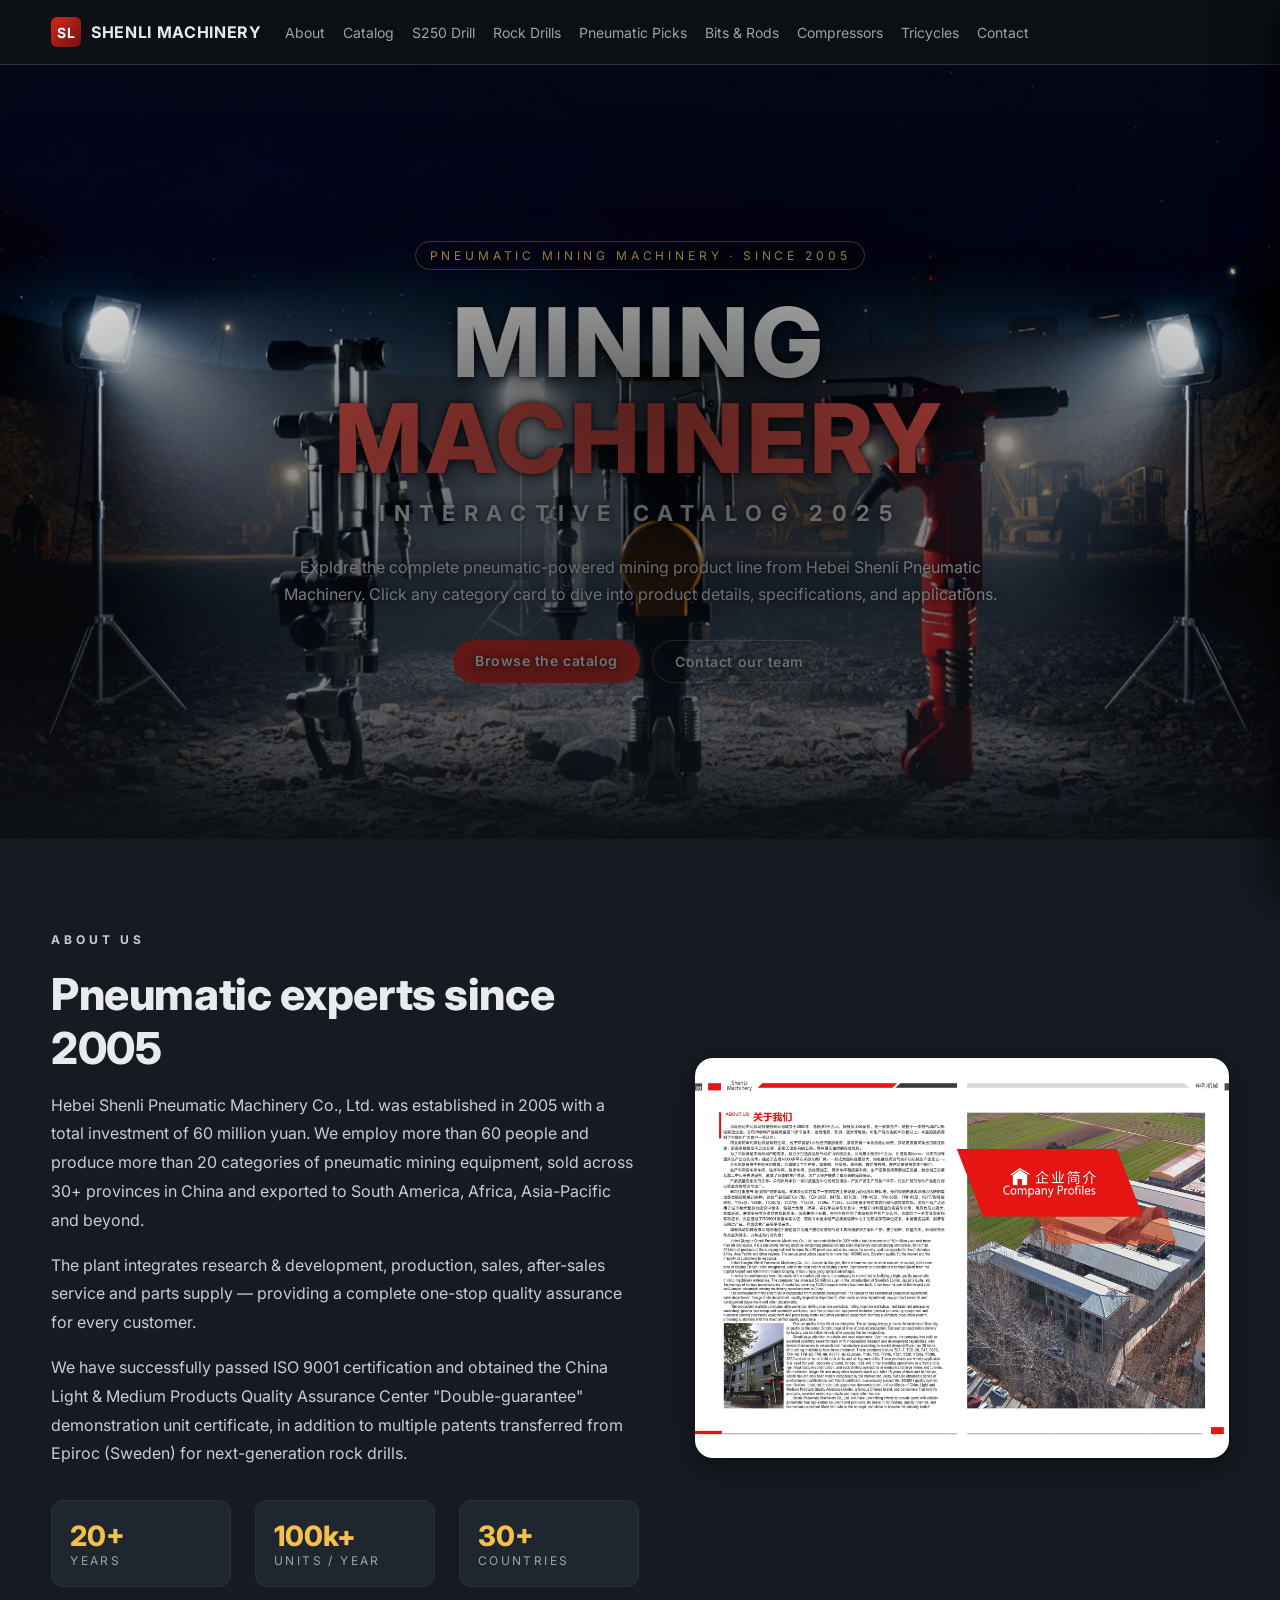
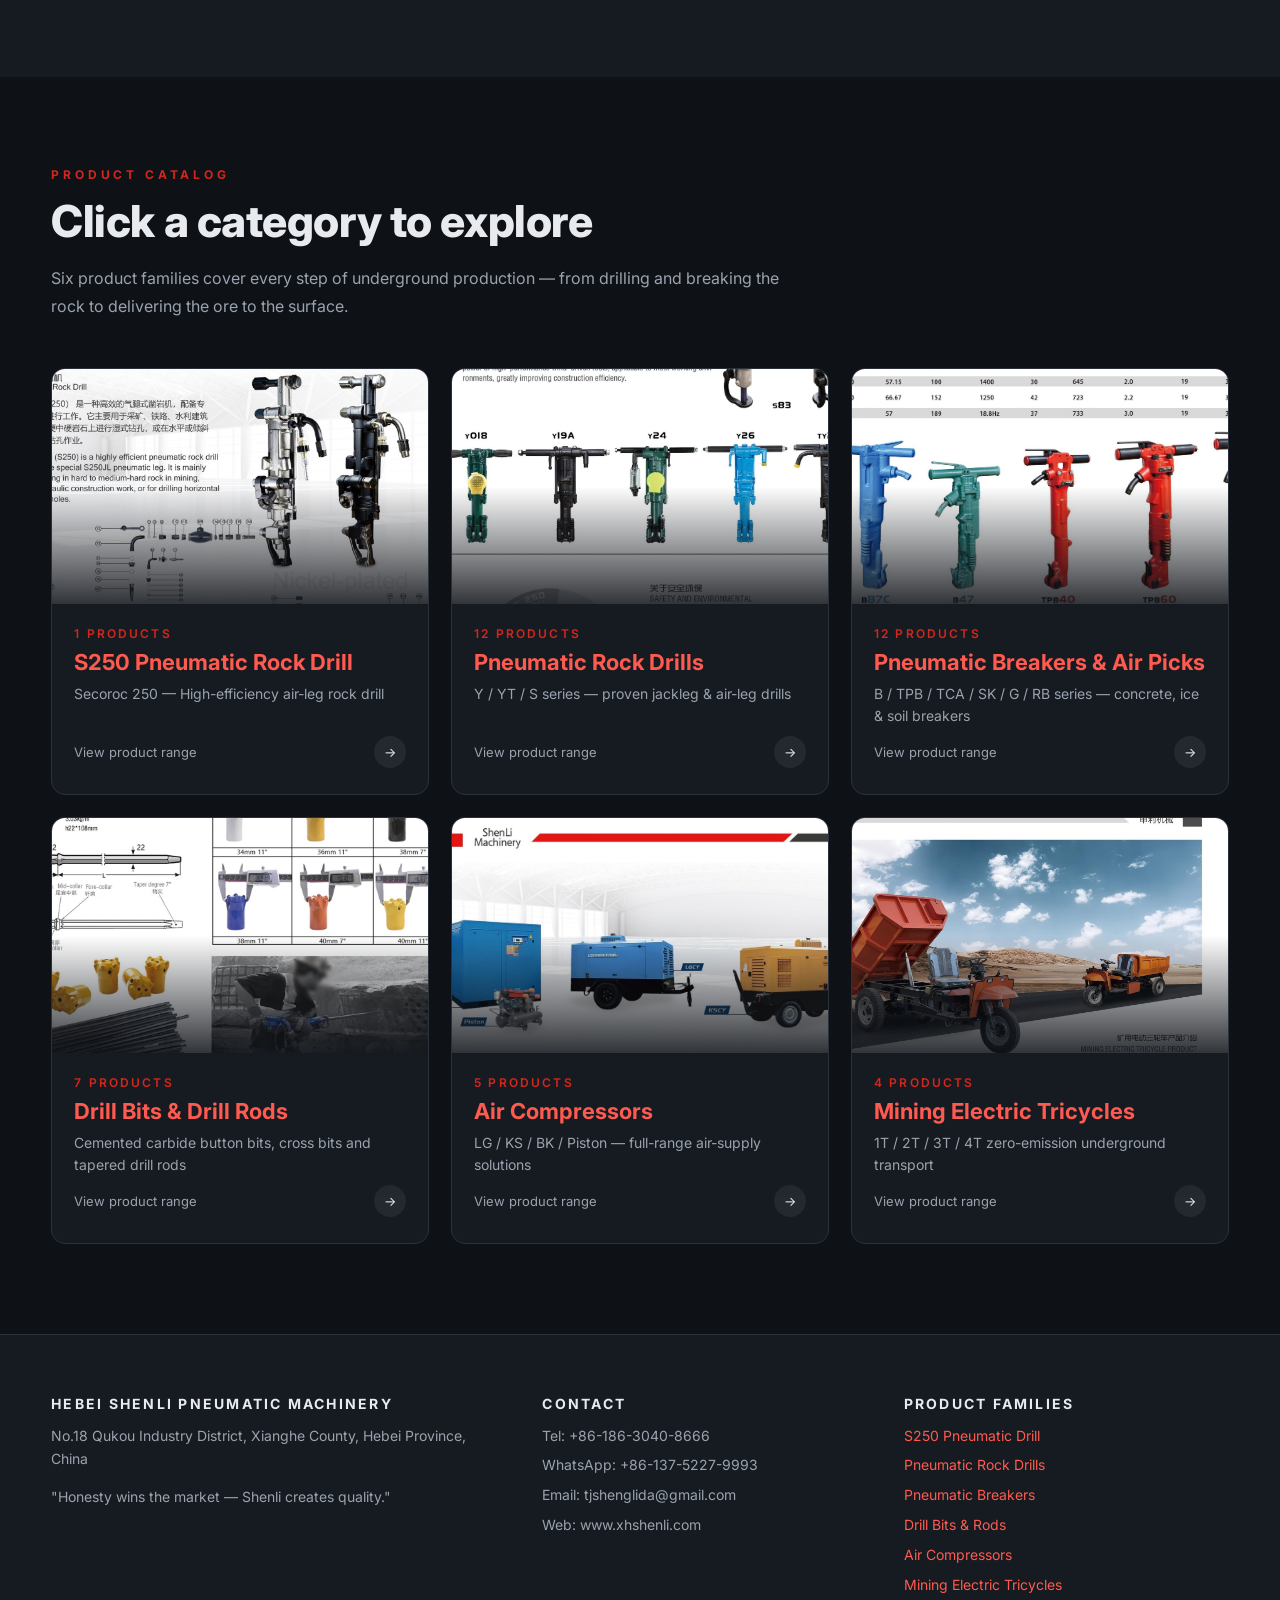
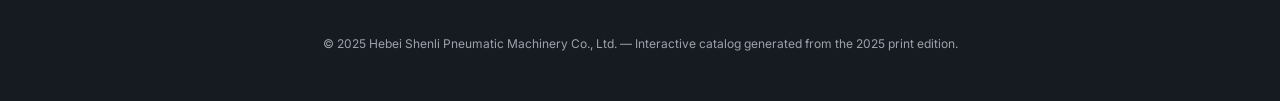
==== index.html @ b024f883 "Publish interactive catalog at branch root for GitHub Pages This orphan branch contains only the sta" ====
<!DOCTYPE html>
<html lang="en">
<head>
  <meta charset="utf-8" />
  <meta name="viewport" content="width=device-width,initial-scale=1" />
  <title>Shenli Mining Machinery — Interactive Product Catalog 2025</title>
  <meta name="description" content="Interactive English-language product gallery for Hebei Shenli Pneumatic Machinery — pneumatic rock drills, breakers, drill bits, air compressors and mining electric tricycles." />
  <link rel="preconnect" href="https://fonts.googleapis.com">
  <link rel="preconnect" href="https://fonts.gstatic.com" crossorigin>
  <link href="https://fonts.googleapis.com/css2?family=Inter:wght@400;500;600;700;800&display=swap" rel="stylesheet">
  <link rel="stylesheet" href="styles.css" />
</head>
<body>

  <!-- Top nav -->
  <header class="nav">
    <div class="container nav-inner">
      <div class="brand"><span class="logo">SL</span> SHENLI MACHINERY</div>
      <nav class="nav-links">
        <a href="#about">About</a>
        <a href="#catalog">Catalog</a>
        <a href="#s250">S250 Drill</a>
        <a href="#rockdrill">Rock Drills</a>
        <a href="#airpick">Pneumatic Picks</a>
        <a href="#drillbit">Bits & Rods</a>
        <a href="#compressor">Compressors</a>
        <a href="#tricycle">Tricycles</a>
        <a href="#contact">Contact</a>
      </nav>
    </div>
  </header>

  <!-- Hero -->
  <section class="hero">
    <div class="hero-content">
      <span class="hero-tag">Pneumatic Mining Machinery · Since 2005</span>
      <h1>MINING <span class="accent">MACHINERY</span></h1>
      <h2>Interactive Catalog 2025</h2>
      <p>Explore the complete pneumatic-powered mining product line from Hebei Shenli Pneumatic Machinery. Click any category card to dive into product details, specifications, and applications.</p>
      <div class="hero-cta">
        <a class="btn btn-primary" href="#catalog">Browse the catalog</a>
        <a class="btn btn-ghost" href="#contact">Contact our team</a>
      </div>
    </div>
  </section>

  <!-- About -->
  <section class="about" id="about">
    <div class="container about-grid">
      <div class="about-text reveal">
        <p class="section-eyebrow">About us</p>
        <h2 class="section-title">Pneumatic experts since 2005</h2>
        <p>Hebei Shenli Pneumatic Machinery Co., Ltd. was established in 2005 with a total investment of 60 million yuan. We employ more than 60 people and produce more than 20 categories of pneumatic mining equipment, sold across 30+ provinces in China and exported to South America, Africa, Asia-Pacific and beyond.</p>
        <p>The plant integrates research & development, production, sales, after-sales service and parts supply — providing a complete one-stop quality assurance for every customer.</p>
        <p>We have successfully passed ISO 9001 certification and obtained the China Light & Medium Products Quality Assurance Center "Double-guarantee" demonstration unit certificate, in addition to multiple patents transferred from Epiroc (Sweden) for next-generation rock drills.</p>
        <div class="about-stats">
          <div class="stat"><div class="v">20+</div><div class="k">Years</div></div>
          <div class="stat"><div class="v">100k+</div><div class="k">Units / year</div></div>
          <div class="stat"><div class="v">30+</div><div class="k">Countries</div></div>
        </div>
      </div>
      <div class="about-photo reveal" aria-hidden="true"></div>
    </div>
  </section>

  <!-- Catalog -->
  <section id="catalog">
    <div class="container">
      <p class="section-eyebrow">Product catalog</p>
      <h2 class="section-title">Click a category to explore</h2>
      <p class="section-lede">Six product families cover every step of underground production — from drilling and breaking the rock to delivering the ore to the surface.</p>
      <div class="categories" id="cat-grid"></div>
    </div>
  </section>

  <!-- Drawer (category level) -->
  <div class="drawer-backdrop" id="drawer-backdrop"></div>
  <aside class="drawer" id="drawer" aria-hidden="true">
    <header class="drawer-header">
      <div>
        <div class="eyebrow" id="drawer-eyebrow"></div>
        <h2 id="drawer-title"></h2>
      </div>
      <button class="close" id="drawer-close" aria-label="Close">×</button>
    </header>
    <div class="drawer-hero" id="drawer-hero"></div>
    <p class="drawer-summary" id="drawer-summary"></p>
    <div class="drawer-body">
      <h3 style="margin:14px 0 0;font-size:13px;letter-spacing:0.2em;text-transform:uppercase;color:var(--c-muted)">Products in this range — click for details</h3>
      <div class="product-list" id="product-list"></div>
    </div>
  </aside>

  <!-- Modal (product level) -->
  <div class="modal-backdrop" id="modal-backdrop"></div>
  <div class="modal" id="modal" aria-hidden="true">
    <article class="modal-card">
      <button class="modal-close" id="modal-close" aria-label="Close">×</button>
      <div class="modal-photo" id="modal-photo"></div>
      <div class="modal-body">
        <div class="eyebrow" id="modal-eyebrow"></div>
        <h2 id="modal-title"></h2>
        <p class="sub" id="modal-sub"></p>
        <p id="modal-desc"></p>
        <div id="modal-highlights-wrap"></div>
        <h3>Specifications</h3>
        <table class="spec-table"><tbody id="modal-specs"></tbody></table>
      </div>
    </article>
  </div>

  <!-- Footer -->
  <footer class="footer" id="contact">
    <div class="container footer-grid">
      <div>
        <h4>Hebei Shenli Pneumatic Machinery</h4>
        <p>No.18 Qukou Industry District, Xianghe County, Hebei Province, China</p>
        <p style="margin-top:14px;color:var(--c-muted)">"Honesty wins the market — Shenli creates quality."</p>
      </div>
      <div>
        <h4>Contact</h4>
        <p>Tel: +86-186-3040-8666</p>
        <p>WhatsApp: +86-137-5227-9993</p>
        <p>Email: tjshenglida@gmail.com</p>
        <p>Web: www.xhshenli.com</p>
      </div>
      <div>
        <h4>Product families</h4>
        <p><a href="#s250">S250 Pneumatic Drill</a></p>
        <p><a href="#rockdrill">Pneumatic Rock Drills</a></p>
        <p><a href="#airpick">Pneumatic Breakers</a></p>
        <p><a href="#drillbit">Drill Bits & Rods</a></p>
        <p><a href="#compressor">Air Compressors</a></p>
        <p><a href="#tricycle">Mining Electric Tricycles</a></p>
      </div>
    </div>
    <p style="text-align:center;margin-top:32px;font-size:12px;color:var(--c-muted)">© 2025 Hebei Shenli Pneumatic Machinery Co., Ltd. — Interactive catalog generated from the 2025 print edition.</p>
  </footer>

  <script src="data.js"></script>
  <script src="app.js"></script>
</body>
</html>
---- styles.css ----
:root {
  --c-bg: #0e1116;
  --c-bg-2: #161b22;
  --c-bg-3: #1f2630;
  --c-line: #2a313a;
  --c-text: #e8eaed;
  --c-muted: #9aa3ad;
  --c-accent: #d3261c;
  --c-accent-2: #ff5a4f;
  --c-gold: #f3c04a;
  --shadow-card: 0 8px 30px rgba(0, 0, 0, 0.45);
  --radius: 14px;
  --max: 1240px;
  --t-fast: 160ms ease;
  --t-med: 320ms cubic-bezier(.2,.7,.2,1);
}

* { box-sizing: border-box; }

html, body {
  margin: 0;
  padding: 0;
  background: var(--c-bg);
  color: var(--c-text);
  font-family: "Inter", "Helvetica Neue", Arial, "Segoe UI", sans-serif;
  -webkit-font-smoothing: antialiased;
  scroll-behavior: smooth;
}

img { display: block; max-width: 100%; }

a { color: var(--c-accent-2); text-decoration: none; }
a:hover { text-decoration: underline; }

.container { width: min(var(--max), 92vw); margin: 0 auto; }

/* ─── Top navigation ─────────────────────────────────────────────────── */
.nav {
  position: sticky; top: 0; z-index: 50;
  background: rgba(14,17,22,0.85);
  backdrop-filter: saturate(140%) blur(10px);
  border-bottom: 1px solid var(--c-line);
}
.nav-inner {
  display: flex; align-items: center; gap: 24px;
  height: 64px;
  min-width: 0;
}
.brand {
  display: flex; align-items: center; gap: 10px;
  font-weight: 700; letter-spacing: 0.04em;
  flex-shrink: 0;
  white-space: nowrap;
}
.brand .logo {
  width: 30px; height: 30px; border-radius: 6px;
  background: linear-gradient(135deg, var(--c-accent), #6f1410);
  display: grid; place-items: center; font-size: 14px;
  color: white;
}
.nav-links {
  display: flex; gap: 18px; flex: 1; min-width: 0;
  font-size: 14px; color: var(--c-muted);
  overflow-x: auto;
  -webkit-overflow-scrolling: touch;
  scrollbar-width: none;
  white-space: nowrap;
}
.nav-links::-webkit-scrollbar { display: none; }
.nav-links a { color: var(--c-muted); flex-shrink: 0; }
.nav-links a:hover { color: var(--c-text); text-decoration: none; }

@media (max-width: 720px) {
  .nav-inner { gap: 14px; height: 56px; }
  .brand { font-size: 13px; }
  .brand .logo { width: 26px; height: 26px; font-size: 12px; }
  .nav-links { font-size: 13px; gap: 16px; }
}

/* ─── Hero ──────────────────────────────────────────────────────────── */
.hero {
  position: relative; overflow: hidden;
  min-height: 86vh;
  display: grid; place-items: center;
  background: #000;
  padding: 80px 0 60px;
}
@media (max-width: 720px) {
  .hero { min-height: 78vh; padding: 40px 0; }
}
.hero::before {
  content: "";
  position: absolute; inset: 0;
  background-image: url("images/hero-cover.jpg");
  background-size: cover; background-position: center 35%;
  transform: scale(1.02);
}
.hero::after {
  content: "";
  position: absolute; inset: 0;
  background:
    radial-gradient(70% 55% at 50% 45%, rgba(0,0,0,0.55) 0%, rgba(0,0,0,0) 75%),
    linear-gradient(180deg,
      rgba(14,17,22,0.30) 0%,
      rgba(14,17,22,0.10) 30%,
      rgba(14,17,22,0.55) 80%,
      rgba(14,17,22,0.95) 100%);
}
.hero-content {
  position: relative; text-align: center; padding: 0 16px;
  max-width: 900px;
  text-shadow: 0 2px 16px rgba(0,0,0,0.85), 0 0 4px rgba(0,0,0,0.6);
}
.hero-tag {
  display: inline-block;
  font-size: 12px; letter-spacing: 0.32em; text-transform: uppercase;
  color: var(--c-gold); border: 1px solid rgba(243,192,74,0.4);
  padding: 6px 14px; border-radius: 999px;
  margin-bottom: 24px;
}
.hero h1 {
  font-size: clamp(40px, 8vw, 96px);
  line-height: 1; letter-spacing: 0.04em;
  margin: 0 0 14px; font-weight: 800;
  color: #ffffff;
}
.hero h1 .accent { color: var(--c-accent-2); }
.hero h2 {
  font-size: clamp(14px, 2vw, 22px);
  letter-spacing: 0.4em; text-transform: uppercase;
  color: #f1f3f6; margin: 0 0 28px;
  opacity: 0.92;
}
.hero p { font-size: 16px; color: #f1f3f6; max-width: 720px; margin: 0 auto 32px; line-height: 1.7; }
.hero-cta {
  display: inline-flex; gap: 12px; flex-wrap: wrap; justify-content: center;
}
.btn {
  appearance: none; border: none; cursor: pointer;
  padding: 12px 22px; border-radius: 999px;
  font-size: 14px; font-weight: 600; letter-spacing: 0.04em;
  transition: transform var(--t-fast), background var(--t-fast), color var(--t-fast);
}
.btn-primary {
  background: var(--c-accent); color: white;
}
.btn-primary:hover { background: var(--c-accent-2); transform: translateY(-1px); }
.btn-ghost {
  background: transparent; color: var(--c-text);
  border: 1px solid rgba(255,255,255,0.25);
}
.btn-ghost:hover { background: rgba(255,255,255,0.08); }

/* ─── Section containers ───────────────────────────────────────────── */
section { padding: 90px 0; }
.section-eyebrow {
  font-size: 12px; letter-spacing: 0.32em; text-transform: uppercase;
  color: var(--c-accent); font-weight: 700; margin: 0 0 12px;
}
.section-title {
  font-size: clamp(28px, 4vw, 44px); margin: 0 0 16px;
  font-weight: 800; letter-spacing: -0.01em;
}
.section-lede {
  color: var(--c-muted); max-width: 760px; line-height: 1.75;
  margin: 0 0 48px;
}

/* ─── About company ────────────────────────────────────────────────── */
.about { background: var(--c-bg-2); }
.about-grid { display: grid; grid-template-columns: 1.1fr 1fr; gap: 56px; align-items: center; }
@media (max-width: 880px) { .about-grid { grid-template-columns: 1fr; } }
.about-text p { line-height: 1.8; color: #c9cdd3; margin: 0 0 16px; }
.about-stats {
  display: grid; grid-template-columns: repeat(3, 1fr); gap: 24px; margin-top: 32px;
}
.stat { padding: 18px; background: var(--c-bg-3); border-radius: 12px; border: 1px solid var(--c-line); }
.stat .v { font-size: 28px; font-weight: 800; color: var(--c-gold); }
.stat .k { font-size: 12px; letter-spacing: 0.2em; text-transform: uppercase; color: var(--c-muted); }
.about-photo {
  border-radius: 18px; overflow: hidden;
  box-shadow: var(--shadow-card);
  aspect-ratio: 4/3;
  background: url("images/page-03.jpg") center/cover;
}

/* ─── Category gallery ─────────────────────────────────────────────── */
.categories {
  display: grid; grid-template-columns: repeat(auto-fit, minmax(310px, 1fr));
  gap: 22px;
}
.cat-card {
  position: relative; border-radius: var(--radius); overflow: hidden;
  background: var(--c-bg-2); border: 1px solid var(--c-line);
  cursor: pointer;
  transition: transform var(--t-med), box-shadow var(--t-med), border-color var(--t-med);
  display: flex; flex-direction: column;
}
.cat-card:hover {
  transform: translateY(-4px);
  box-shadow: 0 14px 40px rgba(0,0,0,0.55);
  border-color: var(--c-accent);
}
.cat-card .photo {
  aspect-ratio: 16/10;
  background-size: cover; background-position: center;
  position: relative;
}
.cat-card .photo::after {
  content: "";
  position: absolute; inset: 0;
  background: linear-gradient(180deg, rgba(14,17,22,0) 50%, rgba(14,17,22,0.85) 100%);
}
.cat-card .body {
  padding: 22px 22px 26px; display: flex; flex-direction: column; gap: 8px; flex: 1;
}
.cat-card h3 { margin: 0; font-size: 22px; font-weight: 700; }
.cat-card .tag { font-size: 12px; letter-spacing: 0.18em; text-transform: uppercase; color: var(--c-accent); font-weight: 600; }
.cat-card p { margin: 0; color: var(--c-muted); line-height: 1.6; font-size: 14px; }
.cat-card .meta {
  margin-top: auto; display: flex; justify-content: space-between; align-items: center;
  font-size: 13px; color: var(--c-muted);
}
.cat-card .arrow {
  width: 32px; height: 32px; border-radius: 50%;
  display: grid; place-items: center;
  background: rgba(255,255,255,0.06); color: var(--c-text);
  transition: background var(--t-fast), color var(--t-fast), transform var(--t-fast);
}
.cat-card:hover .arrow { background: var(--c-accent); color: white; transform: translateX(4px); }

/* ─── Category drawer (level 2) ───────────────────────────────────── */
.drawer-backdrop {
  position: fixed; inset: 0;
  background: rgba(0,0,0,0.7);
  opacity: 0; pointer-events: none;
  transition: opacity var(--t-med);
  z-index: 90;
  backdrop-filter: blur(4px);
}
.drawer-backdrop.open { opacity: 1; pointer-events: auto; }

.drawer {
  position: fixed; top: 0; right: 0; bottom: 0;
  width: min(960px, 100vw);
  background: var(--c-bg);
  z-index: 100;
  transform: translateX(100%);
  transition: transform var(--t-med);
  display: flex; flex-direction: column;
  box-shadow: -10px 0 40px rgba(0,0,0,0.6);
}
.drawer.open { transform: translateX(0); }
.drawer-header {
  padding: 22px 28px;
  display: flex; align-items: center; gap: 16px;
  border-bottom: 1px solid var(--c-line);
  background: var(--c-bg-2);
}
.drawer-header h2 { margin: 0; font-size: 22px; }
.drawer-header .eyebrow { font-size: 11px; letter-spacing: 0.3em; color: var(--c-accent); text-transform: uppercase; }
.drawer-header .close {
  margin-left: auto;
  width: 38px; height: 38px; border-radius: 50%;
  background: rgba(255,255,255,0.06); color: var(--c-text);
  border: none; cursor: pointer; font-size: 18px;
  transition: background var(--t-fast);
}
.drawer-header .close:hover { background: var(--c-accent); color: white; }

.drawer-hero {
  height: 220px;
  background-size: cover; background-position: center;
  position: relative;
}
.drawer-hero::after {
  content: ""; position: absolute; inset: 0;
  background: linear-gradient(180deg, rgba(14,17,22,0) 30%, var(--c-bg) 100%);
}
.drawer-summary { padding: 0 28px 12px; color: var(--c-muted); line-height: 1.7; max-width: 800px; }

.drawer-body {
  overflow-y: auto; flex: 1; padding: 16px 28px 60px;
}

.product-list {
  display: grid; grid-template-columns: repeat(auto-fit, minmax(260px, 1fr));
  gap: 16px; margin-top: 16px;
}
.prod-card {
  background: var(--c-bg-2); border: 1px solid var(--c-line); border-radius: 12px;
  padding: 18px; cursor: pointer; transition: border-color var(--t-fast), transform var(--t-fast);
  display: flex; flex-direction: column; gap: 8px;
}
.prod-card:hover { border-color: var(--c-accent); transform: translateY(-2px); }
.prod-card h4 { margin: 0; font-size: 18px; }
.prod-card .sub { font-size: 13px; color: var(--c-muted); }
.prod-card .arrow-row {
  display: flex; justify-content: space-between; align-items: center; margin-top: 6px;
  font-size: 12px; color: var(--c-accent); letter-spacing: 0.18em; text-transform: uppercase;
}

/* ─── Product modal (level 3) ─────────────────────────────────────── */
.modal-backdrop {
  position: fixed; inset: 0;
  background: rgba(0,0,0,0.78);
  opacity: 0; pointer-events: none;
  transition: opacity var(--t-med);
  z-index: 110;
  backdrop-filter: blur(6px);
}
.modal-backdrop.open { opacity: 1; pointer-events: auto; }
.modal {
  position: fixed; inset: 0;
  z-index: 120;
  display: grid; place-items: center;
  pointer-events: none;
  padding: 24px;
}
.modal-card {
  pointer-events: auto;
  width: min(1100px, 100%);
  max-height: 90vh; overflow: hidden;
  background: var(--c-bg-2); border: 1px solid var(--c-line);
  border-radius: 18px;
  display: grid; grid-template-columns: 1.1fr 1fr;
  transform: scale(0.96); opacity: 0;
  transition: transform var(--t-med), opacity var(--t-med);
  box-shadow: 0 30px 80px rgba(0,0,0,0.6);
}
.modal.open .modal-card { transform: scale(1); opacity: 1; }
@media (max-width: 800px) { .modal-card { grid-template-columns: 1fr; max-height: 92vh; overflow-y: auto; } }

.modal-photo {
  background-size: contain; background-repeat: no-repeat; background-position: center;
  background-color: #fff;
  min-height: 360px;
}
.modal-body { padding: 28px; overflow-y: auto; max-height: 90vh; }
.modal-body .eyebrow { font-size: 11px; letter-spacing: 0.3em; color: var(--c-accent); text-transform: uppercase; font-weight: 700; }
.modal-body h2 { margin: 6px 0 6px; font-size: 28px; }
.modal-body .sub { color: var(--c-muted); margin-bottom: 18px; font-size: 14px; }
.modal-body p { line-height: 1.75; color: #d4d8dd; }
.modal-body h3 {
  margin-top: 22px; font-size: 14px; letter-spacing: 0.16em; text-transform: uppercase;
  color: var(--c-gold);
}
.modal-body ul { margin: 8px 0 0; padding-left: 18px; line-height: 1.7; color: #cdd2d8; }

.spec-table {
  width: 100%; border-collapse: collapse; margin-top: 8px; font-size: 14px;
  background: var(--c-bg-3); border-radius: 10px; overflow: hidden;
}
.spec-table tr + tr td { border-top: 1px solid var(--c-line); }
.spec-table td { padding: 10px 14px; }
.spec-table td:first-child { color: var(--c-muted); width: 45%; }
.spec-table td:last-child { color: var(--c-text); font-weight: 500; }

.modal-close {
  position: absolute; top: 16px; right: 16px;
  width: 40px; height: 40px; border-radius: 50%;
  background: rgba(0,0,0,0.55); border: 1px solid rgba(255,255,255,0.18);
  color: white; cursor: pointer; font-size: 20px;
  z-index: 130;
}
.modal-close:hover { background: var(--c-accent); }

/* ─── Footer ──────────────────────────────────────────────────────── */
.footer {
  background: var(--c-bg-2); border-top: 1px solid var(--c-line);
  padding: 60px 0 40px;
  color: var(--c-muted);
}
.footer-grid { display: grid; grid-template-columns: 1.4fr 1fr 1fr; gap: 36px; }
@media (max-width: 760px) { .footer-grid { grid-template-columns: 1fr; } }
.footer h4 { color: var(--c-text); font-size: 14px; letter-spacing: 0.16em; text-transform: uppercase; margin: 0 0 12px; }
.footer p { margin: 0 0 6px; line-height: 1.7; font-size: 14px; }

/* ─── Reveal-on-scroll ───────────────────────────────────────────── */
.reveal { opacity: 0; transform: translateY(18px); transition: opacity 700ms ease, transform 700ms ease; }
.reveal.shown { opacity: 1; transform: none; }
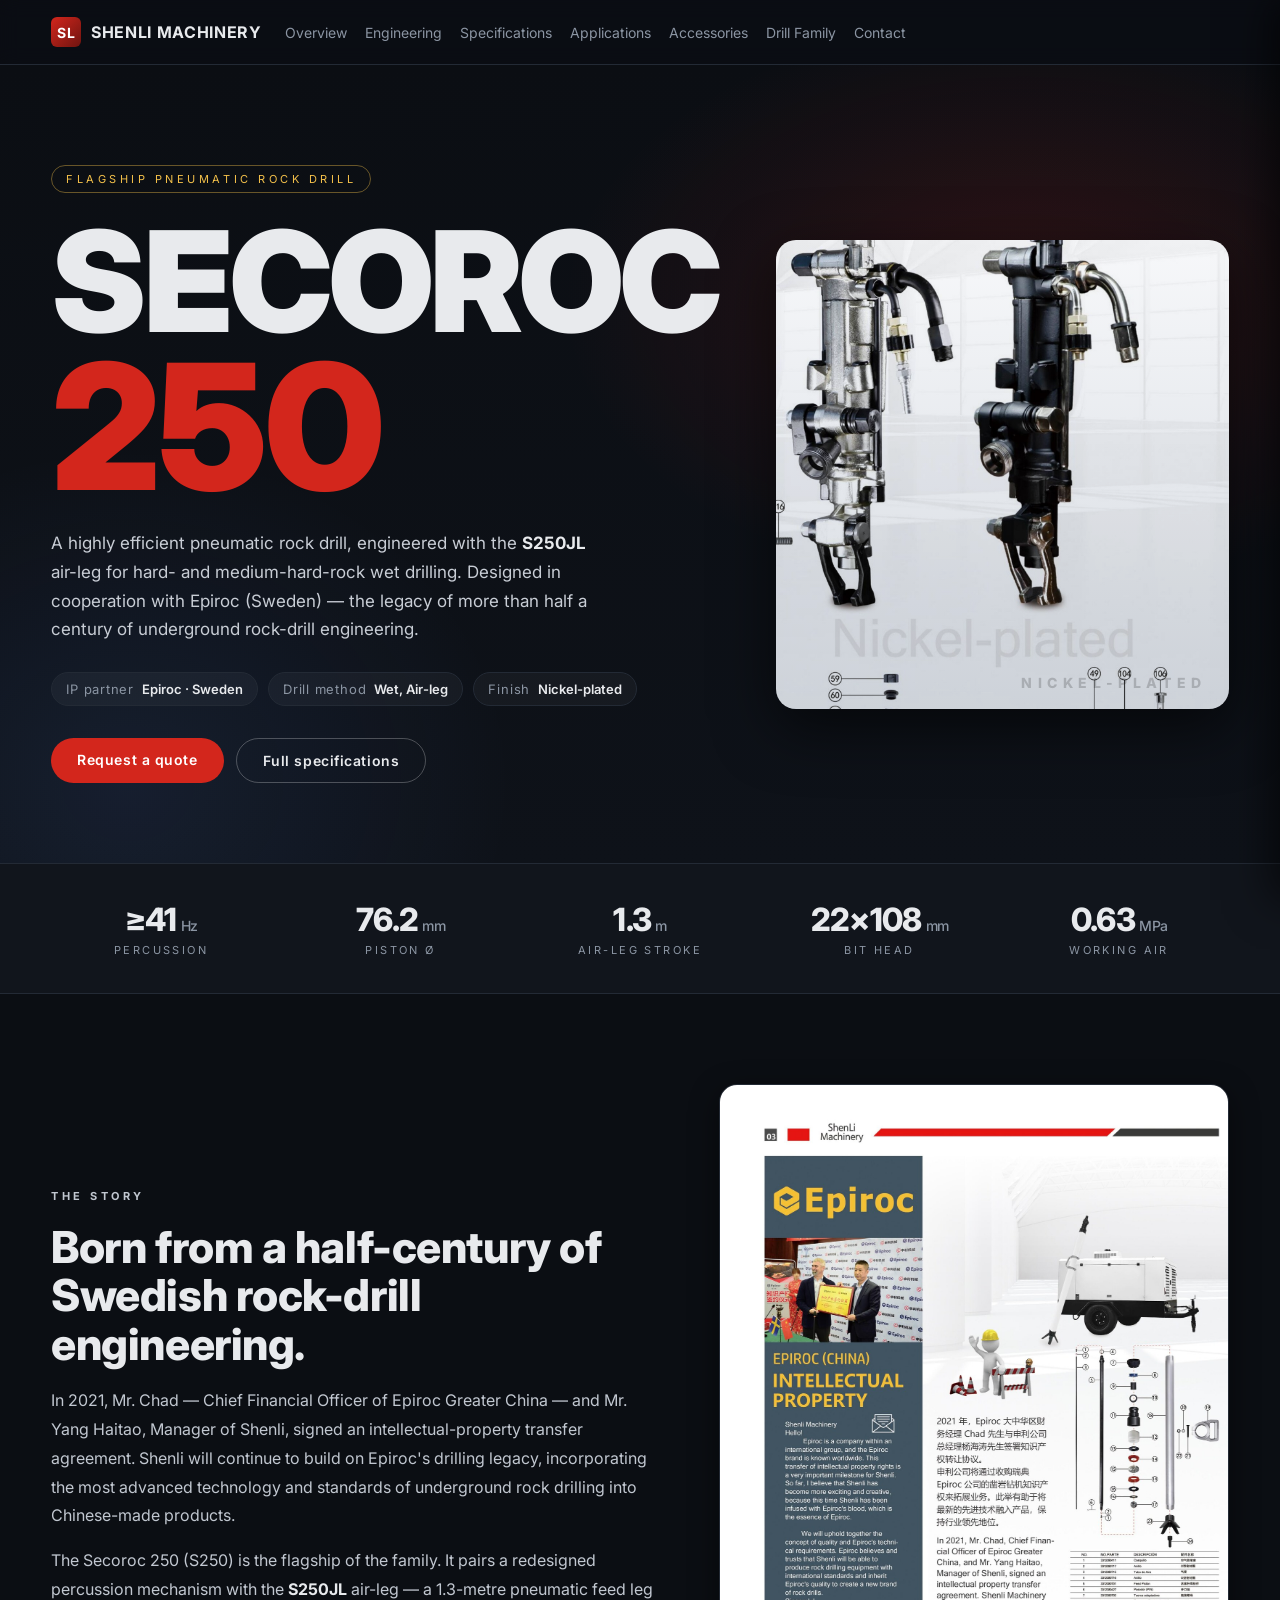
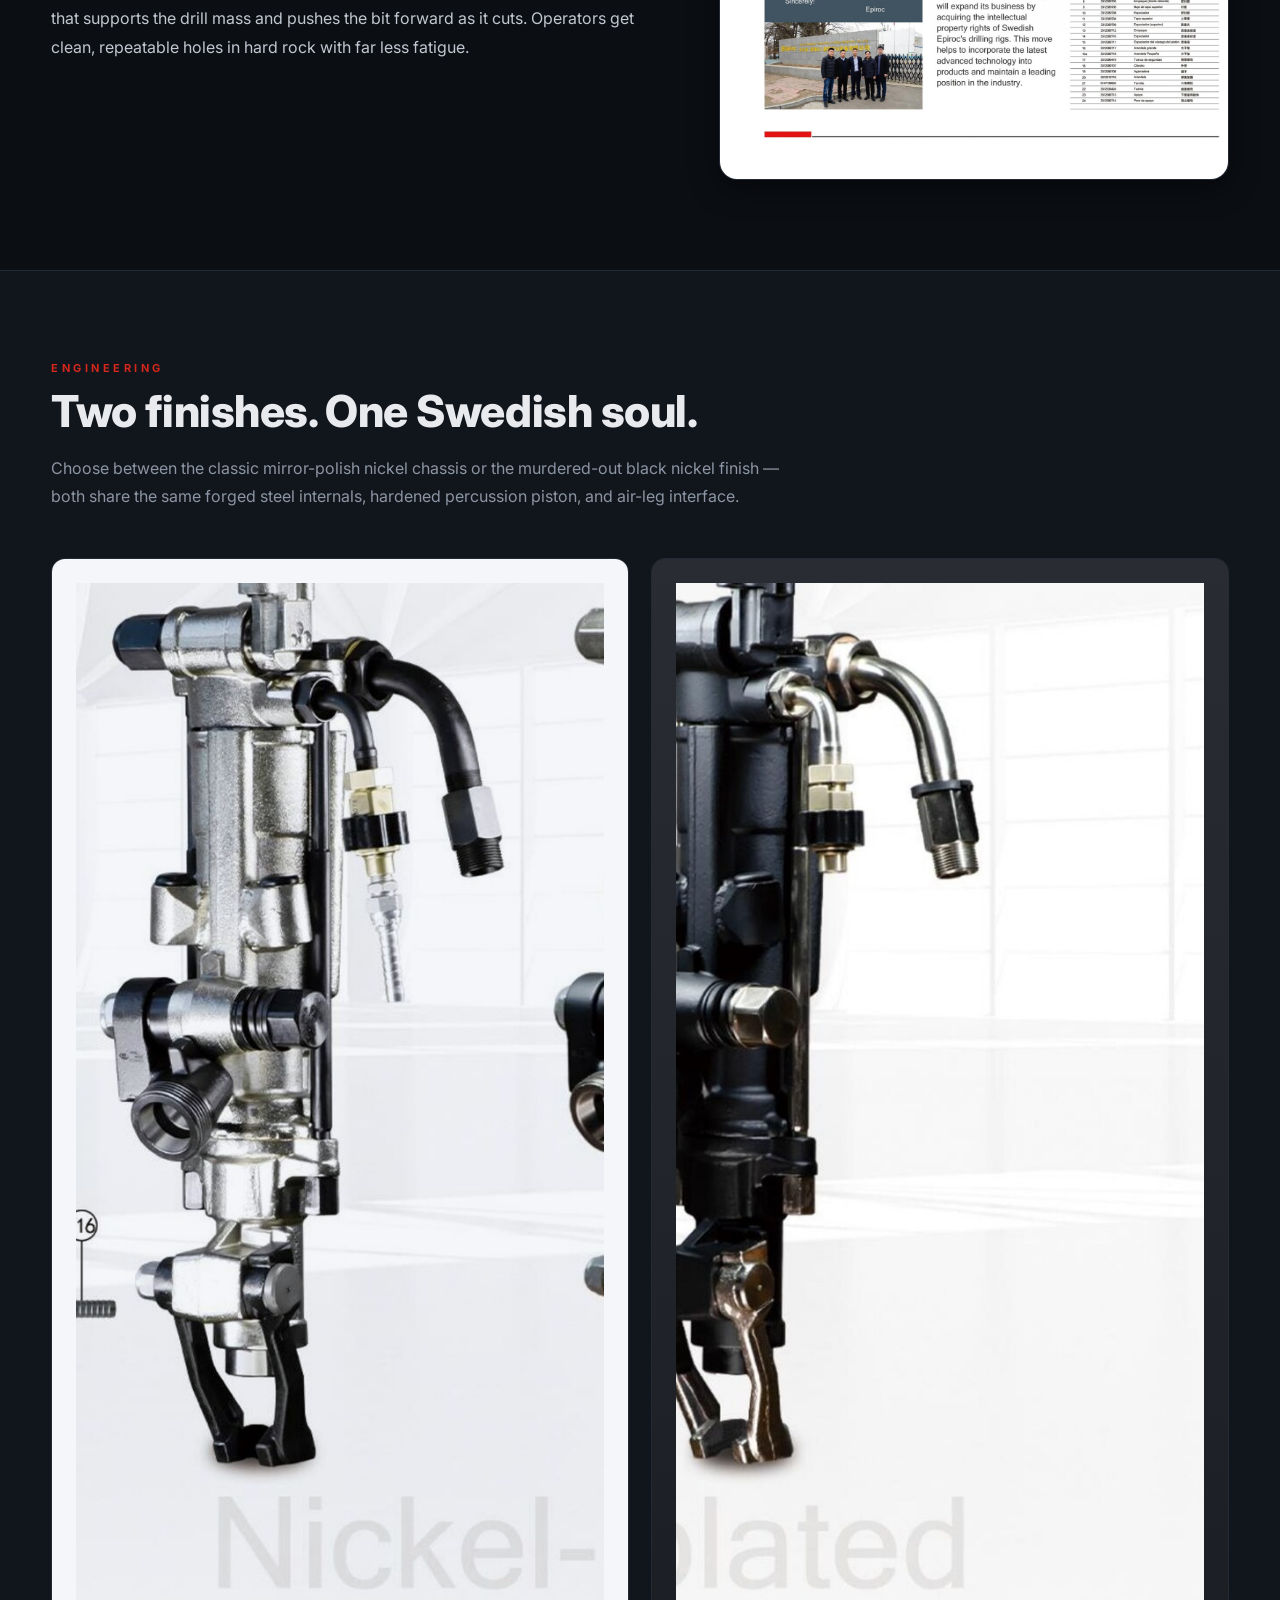
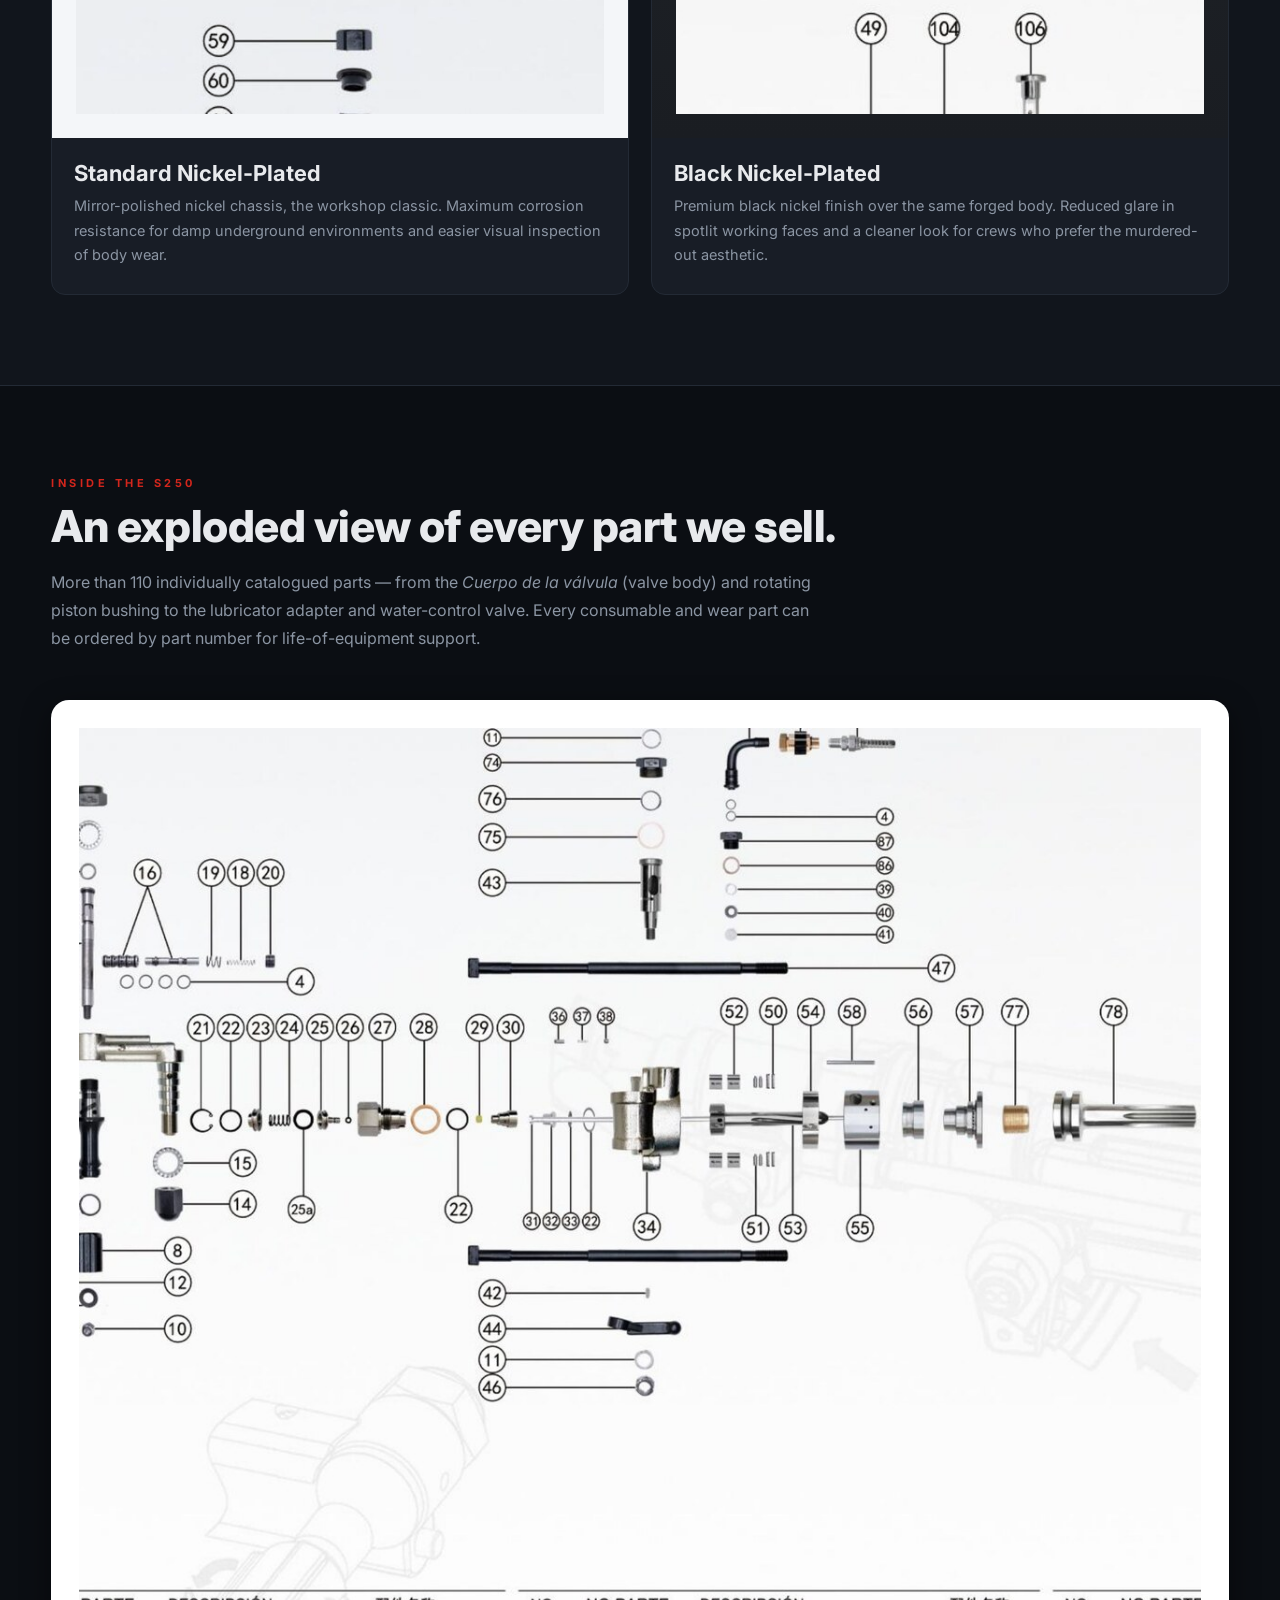
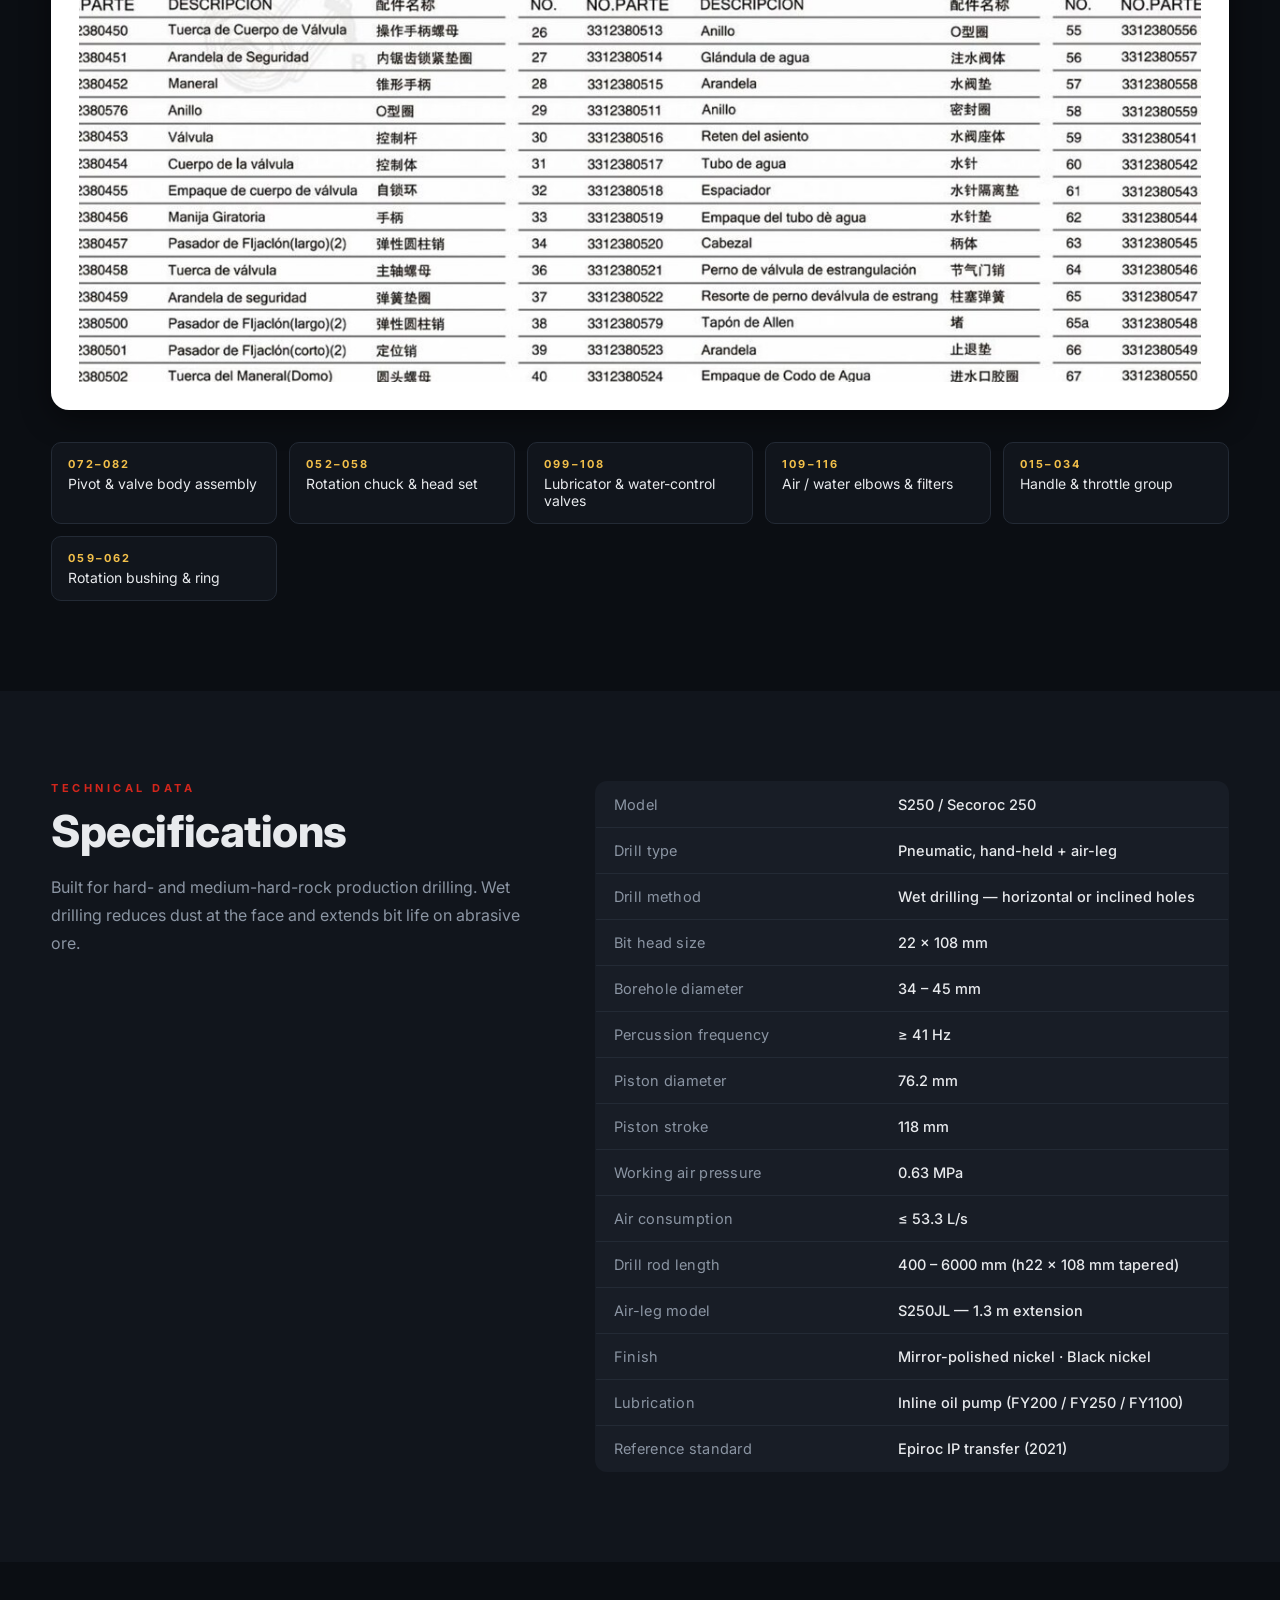
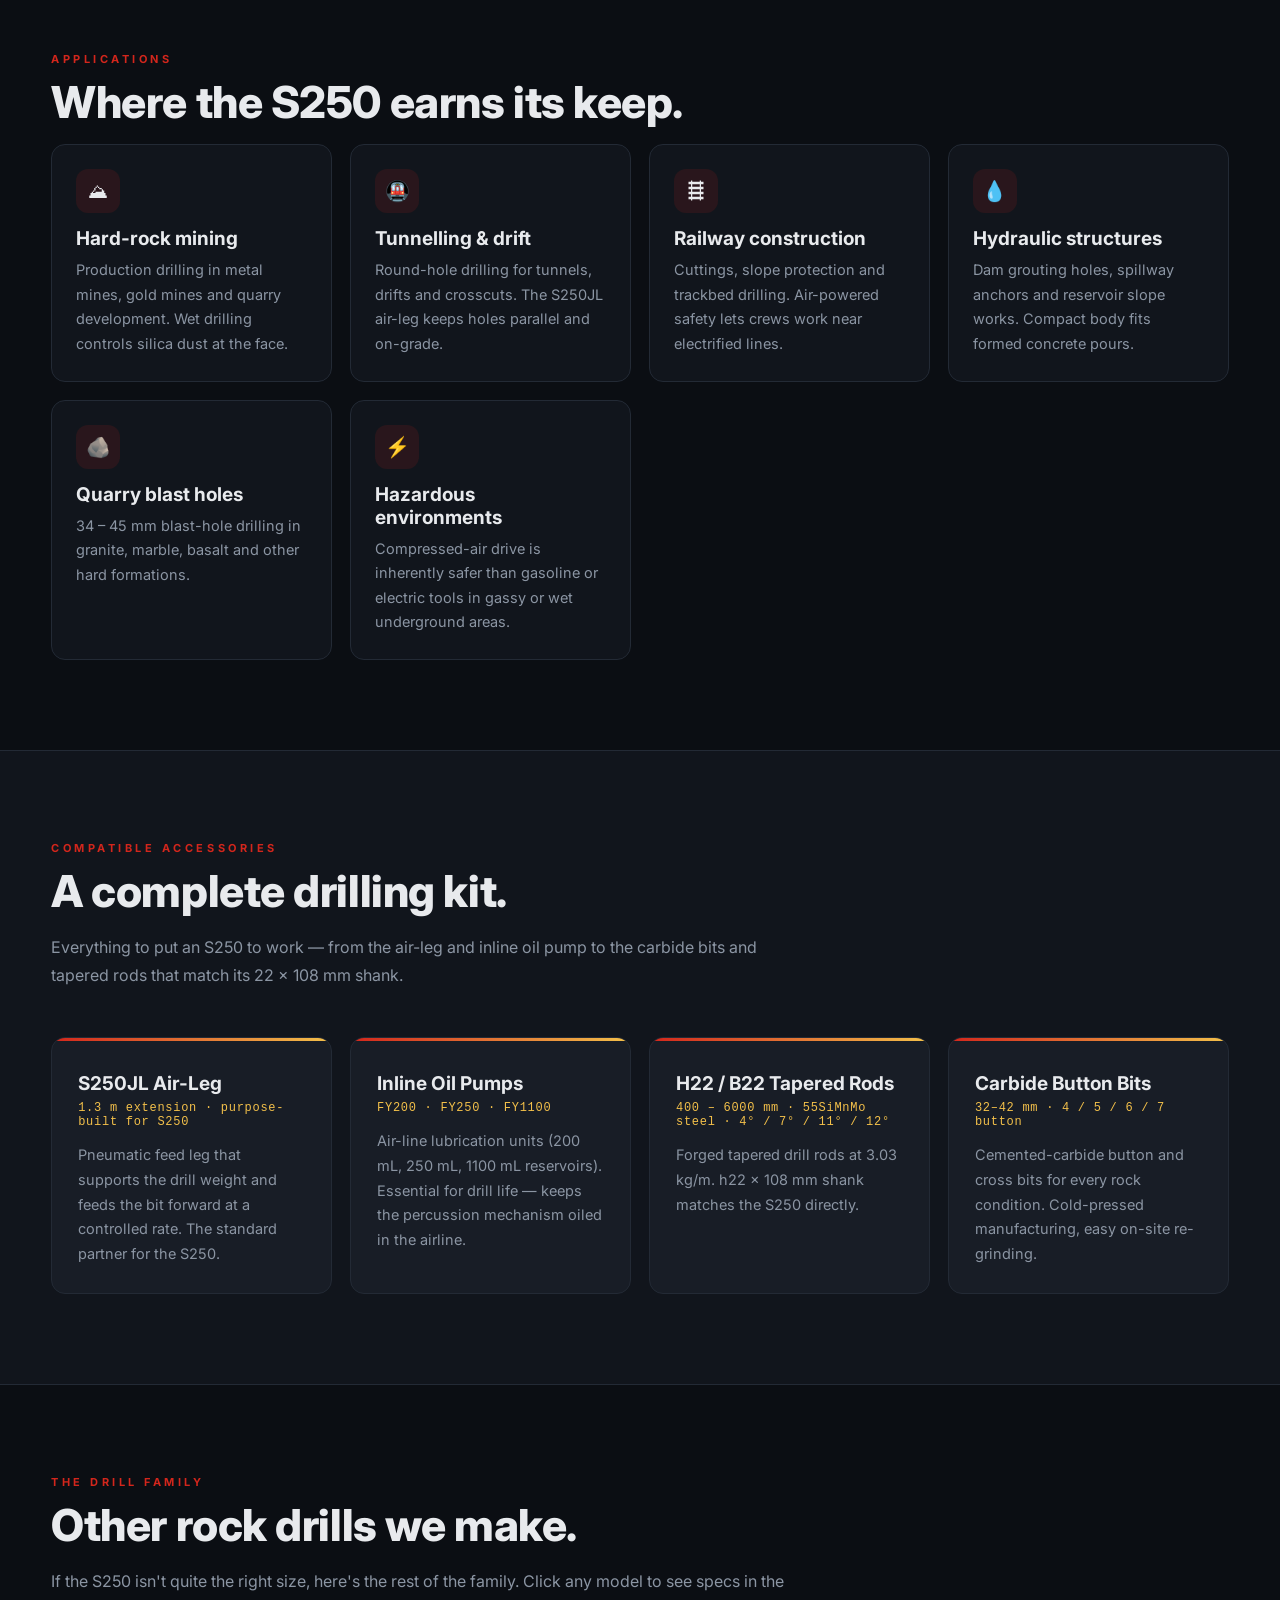
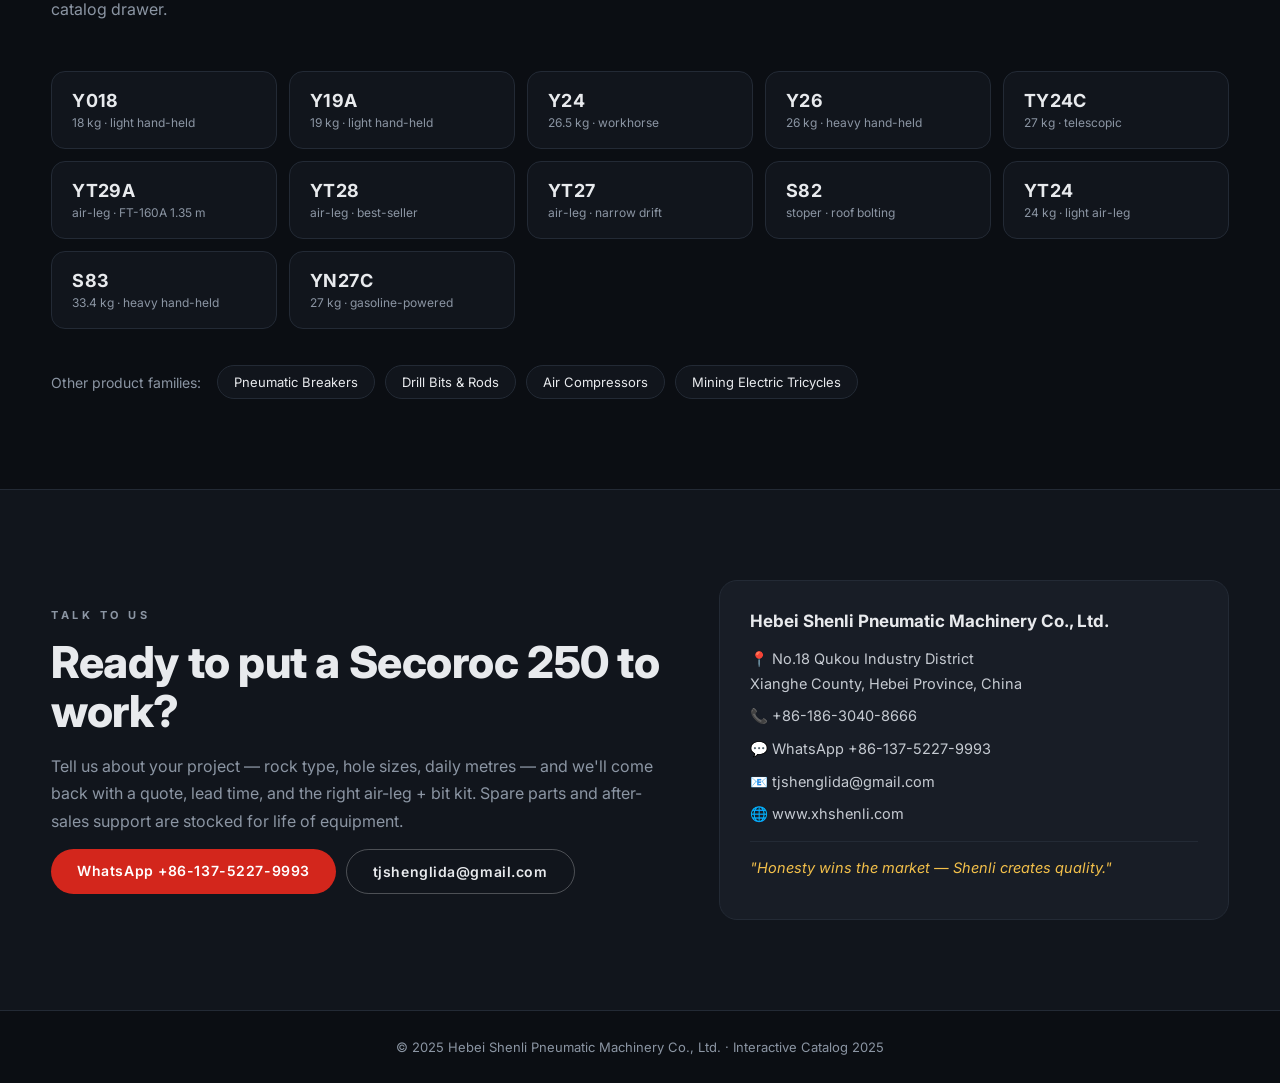
==== commit c6d7b3bd: "Update gh-pages: S250 deep-dive page Replaces the catalog landing with the Secoroc 250 product page " ====
--- a/index.html
+++ b/index.html
@@ -3,11 +3,11 @@
 <head>
   <meta charset="utf-8" />
   <meta name="viewport" content="width=device-width,initial-scale=1" />
-  <title>Shenli Mining Machinery — Interactive Product Catalog 2025</title>
-  <meta name="description" content="Interactive English-language product gallery for Hebei Shenli Pneumatic Machinery — pneumatic rock drills, breakers, drill bits, air compressors and mining electric tricycles." />
+  <title>S250 Pneumatic Rock Drill — Hebei Shenli Mining Machinery</title>
+  <meta name="description" content="Secoroc 250 (S250) — flagship pneumatic rock drill engineered with Epiroc Sweden technology. Air-leg drilling for mining, railway, tunnelling and hydraulic construction." />
   <link rel="preconnect" href="https://fonts.googleapis.com">
   <link rel="preconnect" href="https://fonts.gstatic.com" crossorigin>
-  <link href="https://fonts.googleapis.com/css2?family=Inter:wght@400;500;600;700;800&display=swap" rel="stylesheet">
+  <link href="https://fonts.googleapis.com/css2?family=Inter:wght@400;500;600;700;800;900&display=swap" rel="stylesheet">
   <link rel="stylesheet" href="styles.css" />
 </head>
 <body>
@@ -17,59 +17,239 @@
     <div class="container nav-inner">
       <div class="brand"><span class="logo">SL</span> SHENLI MACHINERY</div>
       <nav class="nav-links">
-        <a href="#about">About</a>
-        <a href="#catalog">Catalog</a>
-        <a href="#s250">S250 Drill</a>
-        <a href="#rockdrill">Rock Drills</a>
-        <a href="#airpick">Pneumatic Picks</a>
-        <a href="#drillbit">Bits & Rods</a>
-        <a href="#compressor">Compressors</a>
-        <a href="#tricycle">Tricycles</a>
+        <a href="#overview">Overview</a>
+        <a href="#engineering">Engineering</a>
+        <a href="#specs">Specifications</a>
+        <a href="#applications">Applications</a>
+        <a href="#accessories">Accessories</a>
+        <a href="#family">Drill Family</a>
         <a href="#contact">Contact</a>
       </nav>
     </div>
   </header>
 
   <!-- Hero -->
-  <section class="hero">
-    <div class="hero-content">
-      <span class="hero-tag">Pneumatic Mining Machinery · Since 2005</span>
-      <h1>MINING <span class="accent">MACHINERY</span></h1>
-      <h2>Interactive Catalog 2025</h2>
-      <p>Explore the complete pneumatic-powered mining product line from Hebei Shenli Pneumatic Machinery. Click any category card to dive into product details, specifications, and applications.</p>
-      <div class="hero-cta">
-        <a class="btn btn-primary" href="#catalog">Browse the catalog</a>
-        <a class="btn btn-ghost" href="#contact">Contact our team</a>
-      </div>
-    </div>
-  </section>
-
-  <!-- About -->
-  <section class="about" id="about">
-    <div class="container about-grid">
-      <div class="about-text reveal">
-        <p class="section-eyebrow">About us</p>
-        <h2 class="section-title">Pneumatic experts since 2005</h2>
-        <p>Hebei Shenli Pneumatic Machinery Co., Ltd. was established in 2005 with a total investment of 60 million yuan. We employ more than 60 people and produce more than 20 categories of pneumatic mining equipment, sold across 30+ provinces in China and exported to South America, Africa, Asia-Pacific and beyond.</p>
-        <p>The plant integrates research & development, production, sales, after-sales service and parts supply — providing a complete one-stop quality assurance for every customer.</p>
-        <p>We have successfully passed ISO 9001 certification and obtained the China Light & Medium Products Quality Assurance Center "Double-guarantee" demonstration unit certificate, in addition to multiple patents transferred from Epiroc (Sweden) for next-generation rock drills.</p>
-        <div class="about-stats">
-          <div class="stat"><div class="v">20+</div><div class="k">Years</div></div>
-          <div class="stat"><div class="v">100k+</div><div class="k">Units / year</div></div>
-          <div class="stat"><div class="v">30+</div><div class="k">Countries</div></div>
+  <section class="s-hero">
+    <div class="s-hero-bg" aria-hidden="true"></div>
+    <div class="container s-hero-grid">
+      <div class="s-hero-text">
+        <span class="hero-tag">Flagship Pneumatic Rock Drill</span>
+        <h1>SECOROC<br/><span class="accent">250</span></h1>
+        <p class="lede">A highly efficient pneumatic rock drill, engineered with the <strong>S250JL</strong> air-leg for hard- and medium-hard-rock wet drilling. Designed in cooperation with Epiroc (Sweden) — the legacy of more than half a century of underground rock-drill engineering.</p>
+        <div class="hero-meta">
+          <div class="meta-pill"><span class="k">IP partner</span><span class="v">Epiroc · Sweden</span></div>
+          <div class="meta-pill"><span class="k">Drill method</span><span class="v">Wet, Air-leg</span></div>
+          <div class="meta-pill"><span class="k">Finish</span><span class="v">Nickel-plated</span></div>
         </div>
-      </div>
-      <div class="about-photo reveal" aria-hidden="true"></div>
-    </div>
-  </section>
-
-  <!-- Catalog -->
-  <section id="catalog">
-    <div class="container">
-      <p class="section-eyebrow">Product catalog</p>
-      <h2 class="section-title">Click a category to explore</h2>
-      <p class="section-lede">Six product families cover every step of underground production — from drilling and breaking the rock to delivering the ore to the surface.</p>
-      <div class="categories" id="cat-grid"></div>
+        <div class="hero-cta">
+          <a class="btn btn-primary" href="#contact">Request a quote</a>
+          <a class="btn btn-ghost" href="#specs">Full specifications</a>
+        </div>
+      </div>
+      <div class="s-hero-photo">
+        <img src="images/s250-hero.jpg" alt="S250 Secoroc 250 pneumatic rock drill — standard and nickel-plated finishes" />
+        <div class="hero-watermark">NICKEL-PLATED</div>
+      </div>
+    </div>
+  </section>
+
+  <!-- Quick stats / overview band -->
+  <section class="overview" id="overview">
+    <div class="container overview-grid">
+      <div class="overview-stat reveal"><div class="v">≥41<span>Hz</span></div><div class="k">Percussion</div></div>
+      <div class="overview-stat reveal"><div class="v">76.2<span>mm</span></div><div class="k">Piston Ø</div></div>
+      <div class="overview-stat reveal"><div class="v">1.3<span>m</span></div><div class="k">Air-leg stroke</div></div>
+      <div class="overview-stat reveal"><div class="v">22×108<span>mm</span></div><div class="k">Bit head</div></div>
+      <div class="overview-stat reveal"><div class="v">0.63<span>MPa</span></div><div class="k">Working air</div></div>
+    </div>
+  </section>
+
+  <!-- Story -->
+  <section class="story">
+    <div class="container story-grid">
+      <div class="reveal">
+        <p class="section-eyebrow">The story</p>
+        <h2 class="section-title">Born from a half-century of Swedish rock-drill engineering.</h2>
+        <p>In 2021, Mr. Chad — Chief Financial Officer of Epiroc Greater China — and Mr. Yang Haitao, Manager of Shenli, signed an intellectual-property transfer agreement. Shenli will continue to build on Epiroc's drilling legacy, incorporating the most advanced technology and standards of underground rock drilling into Chinese-made products.</p>
+        <p>The Secoroc 250 (S250) is the flagship of the family. It pairs a redesigned percussion mechanism with the <strong>S250JL</strong> air-leg — a 1.3-metre pneumatic feed leg that supports the drill mass and pushes the bit forward as it cuts. Operators get clean, repeatable holes in hard rock with far less fatigue.</p>
+      </div>
+      <div class="story-photo reveal" aria-hidden="true">
+        <img src="images/s250-epiroc.jpg" alt="Epiroc · Shenli IP transfer agreement (2021)" />
+      </div>
+    </div>
+  </section>
+
+  <!-- Engineering / Two finishes -->
+  <section class="engineering" id="engineering">
+    <div class="container">
+      <p class="section-eyebrow">Engineering</p>
+      <h2 class="section-title">Two finishes. One Swedish soul.</h2>
+      <p class="section-lede">Choose between the classic mirror-polish nickel chassis or the murdered-out black nickel finish — both share the same forged steel internals, hardened percussion piston, and air-leg interface.</p>
+      <div class="finishes">
+        <article class="finish-card reveal">
+          <div class="finish-photo"><img src="images/s250-standard.jpg" alt="S250 standard nickel-plated finish" /></div>
+          <h3>Standard Nickel-Plated</h3>
+          <p>Mirror-polished nickel chassis, the workshop classic. Maximum corrosion resistance for damp underground environments and easier visual inspection of body wear.</p>
+        </article>
+        <article class="finish-card reveal">
+          <div class="finish-photo dark"><img src="images/s250-nickel.jpg" alt="S250 black nickel-plated finish" /></div>
+          <h3>Black Nickel-Plated</h3>
+          <p>Premium black nickel finish over the same forged body. Reduced glare in spotlit working faces and a cleaner look for crews who prefer the murdered-out aesthetic.</p>
+        </article>
+      </div>
+    </div>
+  </section>
+
+  <!-- Parts diagram -->
+  <section class="diagram">
+    <div class="container">
+      <p class="section-eyebrow">Inside the S250</p>
+      <h2 class="section-title">An exploded view of every part we sell.</h2>
+      <p class="section-lede">More than 110 individually catalogued parts — from the <em>Cuerpo de la válvula</em> (valve body) and rotating piston bushing to the lubricator adapter and water-control valve. Every consumable and wear part can be ordered by part number for life-of-equipment support.</p>
+      <div class="diagram-frame reveal">
+        <img src="images/s250-parts.jpg" alt="S250 parts exploded diagram with numbered callouts" />
+      </div>
+      <div class="diagram-grid">
+        <div class="dg-cell"><span class="dg-num">072–082</span><span class="dg-name">Pivot &amp; valve body assembly</span></div>
+        <div class="dg-cell"><span class="dg-num">052–058</span><span class="dg-name">Rotation chuck &amp; head set</span></div>
+        <div class="dg-cell"><span class="dg-num">099–108</span><span class="dg-name">Lubricator &amp; water-control valves</span></div>
+        <div class="dg-cell"><span class="dg-num">109–116</span><span class="dg-name">Air / water elbows &amp; filters</span></div>
+        <div class="dg-cell"><span class="dg-num">015–034</span><span class="dg-name">Handle &amp; throttle group</span></div>
+        <div class="dg-cell"><span class="dg-num">059–062</span><span class="dg-name">Rotation bushing &amp; ring</span></div>
+      </div>
+    </div>
+  </section>
+
+  <!-- Specifications -->
+  <section class="specs" id="specs">
+    <div class="container specs-grid">
+      <div class="reveal">
+        <p class="section-eyebrow">Technical Data</p>
+        <h2 class="section-title">Specifications</h2>
+        <p class="section-lede">Built for hard- and medium-hard-rock production drilling. Wet drilling reduces dust at the face and extends bit life on abrasive ore.</p>
+      </div>
+      <div class="reveal">
+        <table class="spec-table">
+          <tbody>
+            <tr><td>Model</td><td>S250 / Secoroc 250</td></tr>
+            <tr><td>Drill type</td><td>Pneumatic, hand-held + air-leg</td></tr>
+            <tr><td>Drill method</td><td>Wet drilling — horizontal or inclined holes</td></tr>
+            <tr><td>Bit head size</td><td>22 × 108 mm</td></tr>
+            <tr><td>Borehole diameter</td><td>34 – 45 mm</td></tr>
+            <tr><td>Percussion frequency</td><td>≥ 41 Hz</td></tr>
+            <tr><td>Piston diameter</td><td>76.2 mm</td></tr>
+            <tr><td>Piston stroke</td><td>118 mm</td></tr>
+            <tr><td>Working air pressure</td><td>0.63 MPa</td></tr>
+            <tr><td>Air consumption</td><td>≤ 53.3 L/s</td></tr>
+            <tr><td>Drill rod length</td><td>400 – 6000 mm (h22 × 108 mm tapered)</td></tr>
+            <tr><td>Air-leg model</td><td>S250JL — 1.3 m extension</td></tr>
+            <tr><td>Finish</td><td>Mirror-polished nickel · Black nickel</td></tr>
+            <tr><td>Lubrication</td><td>Inline oil pump (FY200 / FY250 / FY1100)</td></tr>
+            <tr><td>Reference standard</td><td>Epiroc IP transfer (2021)</td></tr>
+          </tbody>
+        </table>
+      </div>
+    </div>
+  </section>
+
+  <!-- Applications -->
+  <section class="applications" id="applications">
+    <div class="container">
+      <p class="section-eyebrow">Applications</p>
+      <h2 class="section-title">Where the S250 earns its keep.</h2>
+      <div class="app-grid">
+        <article class="app-card reveal">
+          <div class="app-icon">⛰</div>
+          <h3>Hard-rock mining</h3>
+          <p>Production drilling in metal mines, gold mines and quarry development. Wet drilling controls silica dust at the face.</p>
+        </article>
+        <article class="app-card reveal">
+          <div class="app-icon">🚇</div>
+          <h3>Tunnelling &amp; drift</h3>
+          <p>Round-hole drilling for tunnels, drifts and crosscuts. The S250JL air-leg keeps holes parallel and on-grade.</p>
+        </article>
+        <article class="app-card reveal">
+          <div class="app-icon">🛤</div>
+          <h3>Railway construction</h3>
+          <p>Cuttings, slope protection and trackbed drilling. Air-powered safety lets crews work near electrified lines.</p>
+        </article>
+        <article class="app-card reveal">
+          <div class="app-icon">💧</div>
+          <h3>Hydraulic structures</h3>
+          <p>Dam grouting holes, spillway anchors and reservoir slope works. Compact body fits formed concrete pours.</p>
+        </article>
+        <article class="app-card reveal">
+          <div class="app-icon">🪨</div>
+          <h3>Quarry blast holes</h3>
+          <p>34 – 45 mm blast-hole drilling in granite, marble, basalt and other hard formations.</p>
+        </article>
+        <article class="app-card reveal">
+          <div class="app-icon">⚡</div>
+          <h3>Hazardous environments</h3>
+          <p>Compressed-air drive is inherently safer than gasoline or electric tools in gassy or wet underground areas.</p>
+        </article>
+      </div>
+    </div>
+  </section>
+
+  <!-- Accessories -->
+  <section class="accessories" id="accessories">
+    <div class="container">
+      <p class="section-eyebrow">Compatible accessories</p>
+      <h2 class="section-title">A complete drilling kit.</h2>
+      <p class="section-lede">Everything to put an S250 to work — from the air-leg and inline oil pump to the carbide bits and tapered rods that match its 22 × 108 mm shank.</p>
+      <div class="acc-grid">
+        <article class="acc-card reveal">
+          <h3>S250JL Air-Leg</h3>
+          <div class="acc-spec">1.3 m extension · purpose-built for S250</div>
+          <p>Pneumatic feed leg that supports the drill weight and feeds the bit forward at a controlled rate. The standard partner for the S250.</p>
+        </article>
+        <article class="acc-card reveal">
+          <h3>Inline Oil Pumps</h3>
+          <div class="acc-spec">FY200 · FY250 · FY1100</div>
+          <p>Air-line lubrication units (200 mL, 250 mL, 1100 mL reservoirs). Essential for drill life — keeps the percussion mechanism oiled in the airline.</p>
+        </article>
+        <article class="acc-card reveal">
+          <h3>H22 / B22 Tapered Rods</h3>
+          <div class="acc-spec">400 – 6000 mm · 55SiMnMo steel · 4° / 7° / 11° / 12°</div>
+          <p>Forged tapered drill rods at 3.03 kg/m. h22 × 108 mm shank matches the S250 directly.</p>
+        </article>
+        <article class="acc-card reveal">
+          <h3>Carbide Button Bits</h3>
+          <div class="acc-spec">32–42 mm · 4 / 5 / 6 / 7 button</div>
+          <p>Cemented-carbide button and cross bits for every rock condition. Cold-pressed manufacturing, easy on-site re-grinding.</p>
+        </article>
+      </div>
+    </div>
+  </section>
+
+  <!-- Drill family -->
+  <section class="family" id="family">
+    <div class="container">
+      <p class="section-eyebrow">The drill family</p>
+      <h2 class="section-title">Other rock drills we make.</h2>
+      <p class="section-lede">If the S250 isn't quite the right size, here's the rest of the family. Click any model to see specs in the catalog drawer.</p>
+      <div class="family-grid">
+        <button class="fm-card" data-product="y018"><span class="fm-name">Y018</span><span class="fm-tag">18 kg · light hand-held</span></button>
+        <button class="fm-card" data-product="y19a"><span class="fm-name">Y19A</span><span class="fm-tag">19 kg · light hand-held</span></button>
+        <button class="fm-card" data-product="y24"><span class="fm-name">Y24</span><span class="fm-tag">26.5 kg · workhorse</span></button>
+        <button class="fm-card" data-product="y26"><span class="fm-name">Y26</span><span class="fm-tag">26 kg · heavy hand-held</span></button>
+        <button class="fm-card" data-product="ty24c"><span class="fm-name">TY24C</span><span class="fm-tag">27 kg · telescopic</span></button>
+        <button class="fm-card" data-product="yt29a"><span class="fm-name">YT29A</span><span class="fm-tag">air-leg · FT-160A 1.35 m</span></button>
+        <button class="fm-card" data-product="yt28"><span class="fm-name">YT28</span><span class="fm-tag">air-leg · best-seller</span></button>
+        <button class="fm-card" data-product="yt27"><span class="fm-name">YT27</span><span class="fm-tag">air-leg · narrow drift</span></button>
+        <button class="fm-card" data-product="s82"><span class="fm-name">S82</span><span class="fm-tag">stoper · roof bolting</span></button>
+        <button class="fm-card" data-product="yt24"><span class="fm-name">YT24</span><span class="fm-tag">24 kg · light air-leg</span></button>
+        <button class="fm-card" data-product="s83"><span class="fm-name">S83</span><span class="fm-tag">33.4 kg · heavy hand-held</span></button>
+        <button class="fm-card" data-product="yn27c"><span class="fm-name">YN27C</span><span class="fm-tag">27 kg · gasoline-powered</span></button>
+      </div>
+      <div class="family-cats">
+        <p>Other product families:</p>
+        <a href="#" class="cat-pill" data-cat="airpick">Pneumatic Breakers</a>
+        <a href="#" class="cat-pill" data-cat="drillbit">Drill Bits &amp; Rods</a>
+        <a href="#" class="cat-pill" data-cat="compressor">Air Compressors</a>
+        <a href="#" class="cat-pill" data-cat="tricycle">Mining Electric Tricycles</a>
+      </div>
     </div>
   </section>
 
@@ -86,7 +266,6 @@
     <div class="drawer-hero" id="drawer-hero"></div>
     <p class="drawer-summary" id="drawer-summary"></p>
     <div class="drawer-body">
-      <h3 style="margin:14px 0 0;font-size:13px;letter-spacing:0.2em;text-transform:uppercase;color:var(--c-muted)">Products in this range — click for details</h3>
       <div class="product-list" id="product-list"></div>
     </div>
   </aside>
@@ -109,32 +288,35 @@
     </article>
   </div>
 
+  <!-- Contact -->
+  <section class="contact" id="contact">
+    <div class="container contact-grid">
+      <div class="reveal">
+        <p class="section-eyebrow">Talk to us</p>
+        <h2 class="section-title">Ready to put a Secoroc 250 to work?</h2>
+        <p>Tell us about your project — rock type, hole sizes, daily metres — and we'll come back with a quote, lead time, and the right air-leg + bit kit. Spare parts and after-sales support are stocked for life of equipment.</p>
+        <div class="contact-pills">
+          <a class="btn btn-primary" href="https://wa.me/8613752279993">WhatsApp +86-137-5227-9993</a>
+          <a class="btn btn-ghost" href="mailto:tjshenglida@gmail.com">tjshenglida@gmail.com</a>
+        </div>
+      </div>
+      <div class="contact-card reveal">
+        <h4>Hebei Shenli Pneumatic Machinery Co., Ltd.</h4>
+        <p>📍 No.18 Qukou Industry District<br/>Xianghe County, Hebei Province, China</p>
+        <p>📞 +86-186-3040-8666</p>
+        <p>💬 WhatsApp +86-137-5227-9993</p>
+        <p>📧 tjshenglida@gmail.com</p>
+        <p>🌐 www.xhshenli.com</p>
+        <p class="slogan">"Honesty wins the market — Shenli creates quality."</p>
+      </div>
+    </div>
+  </section>
+
   <!-- Footer -->
-  <footer class="footer" id="contact">
-    <div class="container footer-grid">
-      <div>
-        <h4>Hebei Shenli Pneumatic Machinery</h4>
-        <p>No.18 Qukou Industry District, Xianghe County, Hebei Province, China</p>
-        <p style="margin-top:14px;color:var(--c-muted)">"Honesty wins the market — Shenli creates quality."</p>
-      </div>
-      <div>
-        <h4>Contact</h4>
-        <p>Tel: +86-186-3040-8666</p>
-        <p>WhatsApp: +86-137-5227-9993</p>
-        <p>Email: tjshenglida@gmail.com</p>
-        <p>Web: www.xhshenli.com</p>
-      </div>
-      <div>
-        <h4>Product families</h4>
-        <p><a href="#s250">S250 Pneumatic Drill</a></p>
-        <p><a href="#rockdrill">Pneumatic Rock Drills</a></p>
-        <p><a href="#airpick">Pneumatic Breakers</a></p>
-        <p><a href="#drillbit">Drill Bits & Rods</a></p>
-        <p><a href="#compressor">Air Compressors</a></p>
-        <p><a href="#tricycle">Mining Electric Tricycles</a></p>
-      </div>
-    </div>
-    <p style="text-align:center;margin-top:32px;font-size:12px;color:var(--c-muted)">© 2025 Hebei Shenli Pneumatic Machinery Co., Ltd. — Interactive catalog generated from the 2025 print edition.</p>
+  <footer class="footer">
+    <div class="container">
+      <p>© 2025 Hebei Shenli Pneumatic Machinery Co., Ltd. · Interactive Catalog 2025</p>
+    </div>
   </footer>
 
   <script src="data.js"></script>
--- a/styles.css
+++ b/styles.css
@@ -1,14 +1,16 @@
 :root {
-  --c-bg: #0e1116;
-  --c-bg-2: #161b22;
-  --c-bg-3: #1f2630;
-  --c-line: #2a313a;
+  --c-bg: #0b0e13;
+  --c-bg-2: #11151c;
+  --c-bg-3: #181d26;
+  --c-line: #232a35;
   --c-text: #e8eaed;
-  --c-muted: #9aa3ad;
+  --c-muted: #8b95a3;
   --c-accent: #d3261c;
   --c-accent-2: #ff5a4f;
   --c-gold: #f3c04a;
+  --c-cool: #5d8df0;
   --shadow-card: 0 8px 30px rgba(0, 0, 0, 0.45);
+  --shadow-hi: 0 18px 60px rgba(0, 0, 0, 0.6);
   --radius: 14px;
   --max: 1240px;
   --t-fast: 160ms ease;
@@ -18,8 +20,7 @@
 * { box-sizing: border-box; }
 
 html, body {
-  margin: 0;
-  padding: 0;
+  margin: 0; padding: 0;
   background: var(--c-bg);
   color: var(--c-text);
   font-family: "Inter", "Helvetica Neue", Arial, "Segoe UI", sans-serif;
@@ -28,16 +29,15 @@
 }
 
 img { display: block; max-width: 100%; }
-
 a { color: var(--c-accent-2); text-decoration: none; }
 a:hover { text-decoration: underline; }
 
 .container { width: min(var(--max), 92vw); margin: 0 auto; }
 
-/* ─── Top navigation ─────────────────────────────────────────────────── */
+/* ─── Top navigation ─────────────────────────────────────────────── */
 .nav {
   position: sticky; top: 0; z-index: 50;
-  background: rgba(14,17,22,0.85);
+  background: rgba(11,14,19,0.85);
   backdrop-filter: saturate(140%) blur(10px);
   border-bottom: 1px solid var(--c-line);
 }
@@ -49,8 +49,7 @@
 .brand {
   display: flex; align-items: center; gap: 10px;
   font-weight: 700; letter-spacing: 0.04em;
-  flex-shrink: 0;
-  white-space: nowrap;
+  flex-shrink: 0; white-space: nowrap;
 }
 .brand .logo {
   width: 30px; height: 30px; border-radius: 6px;
@@ -77,159 +76,290 @@
   .nav-links { font-size: 13px; gap: 16px; }
 }
 
-/* ─── Hero ──────────────────────────────────────────────────────────── */
-.hero {
+/* ─── S250 Hero ──────────────────────────────────────────────────── */
+.s-hero {
   position: relative; overflow: hidden;
-  min-height: 86vh;
-  display: grid; place-items: center;
-  background: #000;
-  padding: 80px 0 60px;
-}
-@media (max-width: 720px) {
-  .hero { min-height: 78vh; padding: 40px 0; }
-}
-.hero::before {
-  content: "";
-  position: absolute; inset: 0;
-  background-image: url("images/hero-cover.jpg");
-  background-size: cover; background-position: center 35%;
-  transform: scale(1.02);
-}
-.hero::after {
-  content: "";
-  position: absolute; inset: 0;
+  padding: 100px 0 80px;
+  isolation: isolate;
+}
+.s-hero-bg {
+  position: absolute; inset: 0; z-index: -1;
   background:
-    radial-gradient(70% 55% at 50% 45%, rgba(0,0,0,0.55) 0%, rgba(0,0,0,0) 75%),
-    linear-gradient(180deg,
-      rgba(14,17,22,0.30) 0%,
-      rgba(14,17,22,0.10) 30%,
-      rgba(14,17,22,0.55) 80%,
-      rgba(14,17,22,0.95) 100%);
-}
-.hero-content {
-  position: relative; text-align: center; padding: 0 16px;
-  max-width: 900px;
-  text-shadow: 0 2px 16px rgba(0,0,0,0.85), 0 0 4px rgba(0,0,0,0.6);
-}
+    radial-gradient(60% 60% at 80% 30%, rgba(211,38,28,0.18) 0%, transparent 60%),
+    radial-gradient(50% 70% at 10% 90%, rgba(93,141,240,0.10) 0%, transparent 60%),
+    linear-gradient(180deg, #0b0e13 0%, #0e1219 100%);
+}
+.s-hero-grid {
+  display: grid; grid-template-columns: 1fr 1fr; gap: 56px; align-items: center;
+}
+@media (max-width: 900px) { .s-hero-grid { grid-template-columns: 1fr; gap: 40px; } }
+
 .hero-tag {
   display: inline-block;
-  font-size: 12px; letter-spacing: 0.32em; text-transform: uppercase;
+  font-size: 11px; letter-spacing: 0.32em; text-transform: uppercase;
   color: var(--c-gold); border: 1px solid rgba(243,192,74,0.4);
   padding: 6px 14px; border-radius: 999px;
   margin-bottom: 24px;
 }
-.hero h1 {
-  font-size: clamp(40px, 8vw, 96px);
-  line-height: 1; letter-spacing: 0.04em;
-  margin: 0 0 14px; font-weight: 800;
-  color: #ffffff;
-}
-.hero h1 .accent { color: var(--c-accent-2); }
-.hero h2 {
-  font-size: clamp(14px, 2vw, 22px);
-  letter-spacing: 0.4em; text-transform: uppercase;
-  color: #f1f3f6; margin: 0 0 28px;
-  opacity: 0.92;
-}
-.hero p { font-size: 16px; color: #f1f3f6; max-width: 720px; margin: 0 auto 32px; line-height: 1.7; }
-.hero-cta {
-  display: inline-flex; gap: 12px; flex-wrap: wrap; justify-content: center;
-}
+.s-hero-text h1 {
+  font-size: clamp(56px, 11vw, 140px); line-height: 0.92;
+  margin: 0 0 22px; font-weight: 900;
+  letter-spacing: -0.02em;
+}
+.s-hero-text h1 .accent {
+  color: var(--c-accent);
+  font-size: 1.25em;
+}
+.s-hero-text .lede {
+  font-size: 17px; color: #c8cdd5; line-height: 1.7; margin: 0 0 28px;
+  max-width: 540px;
+}
+.s-hero-text .lede strong { color: var(--c-text); }
+
+.hero-meta {
+  display: flex; flex-wrap: wrap; gap: 10px; margin-bottom: 32px;
+}
+.meta-pill {
+  display: inline-flex; gap: 8px;
+  background: rgba(255,255,255,0.04);
+  border: 1px solid var(--c-line);
+  border-radius: 999px;
+  padding: 8px 14px;
+  font-size: 13px;
+}
+.meta-pill .k { color: var(--c-muted); letter-spacing: 0.06em; }
+.meta-pill .v { color: var(--c-text); font-weight: 600; }
+
+.hero-cta { display: flex; gap: 12px; flex-wrap: wrap; }
+
 .btn {
   appearance: none; border: none; cursor: pointer;
-  padding: 12px 22px; border-radius: 999px;
+  display: inline-block;
+  padding: 13px 26px; border-radius: 999px;
   font-size: 14px; font-weight: 600; letter-spacing: 0.04em;
   transition: transform var(--t-fast), background var(--t-fast), color var(--t-fast);
-}
-.btn-primary {
-  background: var(--c-accent); color: white;
-}
-.btn-primary:hover { background: var(--c-accent-2); transform: translateY(-1px); }
+  text-decoration: none;
+}
+.btn-primary { background: var(--c-accent); color: white; }
+.btn-primary:hover { background: var(--c-accent-2); transform: translateY(-1px); text-decoration: none; }
 .btn-ghost {
   background: transparent; color: var(--c-text);
   border: 1px solid rgba(255,255,255,0.25);
 }
-.btn-ghost:hover { background: rgba(255,255,255,0.08); }
-
-/* ─── Section containers ───────────────────────────────────────────── */
+.btn-ghost:hover { background: rgba(255,255,255,0.08); text-decoration: none; }
+
+.s-hero-photo {
+  position: relative;
+  border-radius: 20px;
+  background: linear-gradient(180deg, #f7f8fa 0%, #d4d9e0 100%);
+  overflow: hidden;
+  box-shadow: var(--shadow-hi);
+}
+.s-hero-photo img {
+  width: 100%; height: auto; display: block;
+  mix-blend-mode: multiply;
+}
+.hero-watermark {
+  position: absolute; bottom: 18px; right: 22px;
+  font-weight: 800; letter-spacing: 0.4em;
+  color: rgba(0,0,0,0.18);
+  font-size: 14px;
+}
+
+/* ─── Overview band ──────────────────────────────────────────────── */
+.overview {
+  background: var(--c-bg-2);
+  border-top: 1px solid var(--c-line);
+  border-bottom: 1px solid var(--c-line);
+  padding: 36px 0;
+}
+.overview-grid {
+  display: grid; grid-template-columns: repeat(5, 1fr); gap: 20px;
+  text-align: center;
+}
+@media (max-width: 720px) {
+  .overview-grid { grid-template-columns: repeat(2, 1fr); gap: 24px; }
+  .overview-grid .overview-stat:last-child { grid-column: span 2; }
+}
+.overview-stat .v {
+  font-size: 32px; font-weight: 800; color: var(--c-text);
+  letter-spacing: -0.02em;
+}
+.overview-stat .v span {
+  font-size: 14px; color: var(--c-muted);
+  margin-left: 4px; font-weight: 500;
+}
+.overview-stat .k {
+  font-size: 11px; letter-spacing: 0.22em; text-transform: uppercase;
+  color: var(--c-muted); margin-top: 4px;
+}
+
+/* ─── Section primitives ─────────────────────────────────────────── */
 section { padding: 90px 0; }
 .section-eyebrow {
-  font-size: 12px; letter-spacing: 0.32em; text-transform: uppercase;
+  font-size: 11px; letter-spacing: 0.32em; text-transform: uppercase;
   color: var(--c-accent); font-weight: 700; margin: 0 0 12px;
 }
 .section-title {
-  font-size: clamp(28px, 4vw, 44px); margin: 0 0 16px;
+  font-size: clamp(28px, 4vw, 44px); margin: 0 0 18px;
   font-weight: 800; letter-spacing: -0.01em;
+  line-height: 1.1;
 }
 .section-lede {
   color: var(--c-muted); max-width: 760px; line-height: 1.75;
   margin: 0 0 48px;
 }
 
-/* ─── About company ────────────────────────────────────────────────── */
-.about { background: var(--c-bg-2); }
-.about-grid { display: grid; grid-template-columns: 1.1fr 1fr; gap: 56px; align-items: center; }
-@media (max-width: 880px) { .about-grid { grid-template-columns: 1fr; } }
-.about-text p { line-height: 1.8; color: #c9cdd3; margin: 0 0 16px; }
-.about-stats {
-  display: grid; grid-template-columns: repeat(3, 1fr); gap: 24px; margin-top: 32px;
-}
-.stat { padding: 18px; background: var(--c-bg-3); border-radius: 12px; border: 1px solid var(--c-line); }
-.stat .v { font-size: 28px; font-weight: 800; color: var(--c-gold); }
-.stat .k { font-size: 12px; letter-spacing: 0.2em; text-transform: uppercase; color: var(--c-muted); }
-.about-photo {
+/* ─── Story (Epiroc) ─────────────────────────────────────────────── */
+.story { background: var(--c-bg); }
+.story-grid { display: grid; grid-template-columns: 1.2fr 1fr; gap: 56px; align-items: center; }
+@media (max-width: 880px) { .story-grid { grid-template-columns: 1fr; } }
+.story-grid p { line-height: 1.8; color: #c1c7d0; margin: 0 0 16px; }
+.story-grid p strong { color: var(--c-text); }
+.story-photo {
   border-radius: 18px; overflow: hidden;
   box-shadow: var(--shadow-card);
-  aspect-ratio: 4/3;
-  background: url("images/page-03.jpg") center/cover;
-}
-
-/* ─── Category gallery ─────────────────────────────────────────────── */
-.categories {
-  display: grid; grid-template-columns: repeat(auto-fit, minmax(310px, 1fr));
-  gap: 22px;
-}
-.cat-card {
-  position: relative; border-radius: var(--radius); overflow: hidden;
+  border: 1px solid var(--c-line);
+}
+.story-photo img { width: 100%; height: auto; }
+
+/* ─── Engineering / Two finishes ─────────────────────────────────── */
+.engineering { background: var(--c-bg-2); border-top: 1px solid var(--c-line); border-bottom: 1px solid var(--c-line); }
+.finishes { display: grid; grid-template-columns: 1fr 1fr; gap: 22px; }
+@media (max-width: 760px) { .finishes { grid-template-columns: 1fr; } }
+.finish-card {
+  background: var(--c-bg-3);
+  border: 1px solid var(--c-line);
+  border-radius: var(--radius);
+  overflow: hidden;
+  display: flex; flex-direction: column;
+}
+.finish-photo {
+  background: #f4f6f9;
+  aspect-ratio: 4/5;
+  display: grid; place-items: center;
+  padding: 24px;
+}
+.finish-photo.dark { background: linear-gradient(180deg, #292d33 0%, #1a1d22 100%); }
+.finish-photo img {
+  max-height: 100%; width: auto; object-fit: contain;
+  mix-blend-mode: multiply;
+}
+.finish-photo.dark img { mix-blend-mode: normal; }
+.finish-card h3 { margin: 22px 22px 8px; font-size: 22px; }
+.finish-card p { margin: 0 22px 26px; color: var(--c-muted); line-height: 1.7; font-size: 14.5px; }
+
+/* ─── Parts diagram ──────────────────────────────────────────────── */
+.diagram { background: var(--c-bg); }
+.diagram-frame {
+  background: #ffffff;
+  border-radius: 18px;
+  padding: 28px;
+  margin-bottom: 32px;
+  box-shadow: var(--shadow-card);
+}
+.diagram-frame img { width: 100%; height: auto; }
+.diagram-grid {
+  display: grid; grid-template-columns: repeat(auto-fit, minmax(220px, 1fr));
+  gap: 12px;
+}
+.dg-cell {
   background: var(--c-bg-2); border: 1px solid var(--c-line);
-  cursor: pointer;
-  transition: transform var(--t-med), box-shadow var(--t-med), border-color var(--t-med);
-  display: flex; flex-direction: column;
-}
-.cat-card:hover {
-  transform: translateY(-4px);
-  box-shadow: 0 14px 40px rgba(0,0,0,0.55);
-  border-color: var(--c-accent);
-}
-.cat-card .photo {
-  aspect-ratio: 16/10;
-  background-size: cover; background-position: center;
-  position: relative;
-}
-.cat-card .photo::after {
-  content: "";
-  position: absolute; inset: 0;
-  background: linear-gradient(180deg, rgba(14,17,22,0) 50%, rgba(14,17,22,0.85) 100%);
-}
-.cat-card .body {
-  padding: 22px 22px 26px; display: flex; flex-direction: column; gap: 8px; flex: 1;
-}
-.cat-card h3 { margin: 0; font-size: 22px; font-weight: 700; }
-.cat-card .tag { font-size: 12px; letter-spacing: 0.18em; text-transform: uppercase; color: var(--c-accent); font-weight: 600; }
-.cat-card p { margin: 0; color: var(--c-muted); line-height: 1.6; font-size: 14px; }
-.cat-card .meta {
-  margin-top: auto; display: flex; justify-content: space-between; align-items: center;
-  font-size: 13px; color: var(--c-muted);
-}
-.cat-card .arrow {
-  width: 32px; height: 32px; border-radius: 50%;
+  border-radius: 10px; padding: 14px 16px;
+  display: flex; flex-direction: column; gap: 4px;
+}
+.dg-cell .dg-num {
+  font-size: 11px; letter-spacing: 0.2em; text-transform: uppercase;
+  color: var(--c-gold); font-weight: 700;
+}
+.dg-cell .dg-name { color: var(--c-text); font-size: 14px; }
+
+/* ─── Specs ──────────────────────────────────────────────────────── */
+.specs { background: var(--c-bg-2); }
+.specs-grid { display: grid; grid-template-columns: 1fr 1.3fr; gap: 56px; align-items: start; }
+@media (max-width: 880px) { .specs-grid { grid-template-columns: 1fr; gap: 32px; } }
+.spec-table {
+  width: 100%; border-collapse: collapse; font-size: 14.5px;
+  background: var(--c-bg-3); border-radius: 12px; overflow: hidden;
+  border: 1px solid var(--c-line);
+}
+.spec-table tr + tr td { border-top: 1px solid var(--c-line); }
+.spec-table td { padding: 14px 18px; }
+.spec-table td:first-child { color: var(--c-muted); width: 45%; letter-spacing: 0.02em; }
+.spec-table td:last-child { color: var(--c-text); font-weight: 500; }
+.spec-table tr:hover td { background: rgba(255,255,255,0.02); }
+
+/* ─── Applications ───────────────────────────────────────────────── */
+.applications { background: var(--c-bg); }
+.app-grid { display: grid; grid-template-columns: repeat(auto-fit, minmax(280px, 1fr)); gap: 18px; }
+.app-card {
+  background: var(--c-bg-2); border: 1px solid var(--c-line);
+  border-radius: var(--radius); padding: 24px;
+  transition: transform var(--t-fast), border-color var(--t-fast);
+}
+.app-card:hover { transform: translateY(-4px); border-color: var(--c-accent); }
+.app-icon {
+  width: 44px; height: 44px; border-radius: 12px;
+  background: rgba(211,38,28,0.12);
   display: grid; place-items: center;
-  background: rgba(255,255,255,0.06); color: var(--c-text);
-  transition: background var(--t-fast), color var(--t-fast), transform var(--t-fast);
-}
-.cat-card:hover .arrow { background: var(--c-accent); color: white; transform: translateX(4px); }
-
-/* ─── Category drawer (level 2) ───────────────────────────────────── */
+  font-size: 20px; margin-bottom: 14px;
+}
+.app-card h3 { margin: 0 0 8px; font-size: 19px; }
+.app-card p { margin: 0; color: var(--c-muted); line-height: 1.7; font-size: 14.5px; }
+
+/* ─── Accessories ────────────────────────────────────────────────── */
+.accessories { background: var(--c-bg-2); border-top: 1px solid var(--c-line); border-bottom: 1px solid var(--c-line); }
+.acc-grid { display: grid; grid-template-columns: repeat(auto-fit, minmax(280px, 1fr)); gap: 18px; }
+.acc-card {
+  background: var(--c-bg-3); border: 1px solid var(--c-line);
+  border-radius: var(--radius); padding: 26px;
+  position: relative; overflow: hidden;
+}
+.acc-card::before {
+  content: ""; position: absolute; top: 0; left: 0; right: 0; height: 3px;
+  background: linear-gradient(90deg, var(--c-accent) 0%, var(--c-gold) 100%);
+}
+.acc-card h3 { margin: 8px 0 6px; font-size: 19px; }
+.acc-card .acc-spec {
+  font-size: 12px; letter-spacing: 0.06em;
+  color: var(--c-gold); margin-bottom: 14px;
+  font-family: "JetBrains Mono", monospace;
+}
+.acc-card p { margin: 0; color: var(--c-muted); line-height: 1.7; font-size: 14.5px; }
+
+/* ─── Drill family grid ──────────────────────────────────────────── */
+.family { background: var(--c-bg); }
+.family-grid {
+  display: grid; grid-template-columns: repeat(auto-fit, minmax(200px, 1fr));
+  gap: 12px;
+}
+.fm-card {
+  appearance: none;
+  background: var(--c-bg-2); border: 1px solid var(--c-line);
+  border-radius: var(--radius); padding: 18px 20px;
+  text-align: left; cursor: pointer;
+  display: flex; flex-direction: column; gap: 4px;
+  color: var(--c-text);
+  font-family: inherit;
+  transition: border-color var(--t-fast), transform var(--t-fast), background var(--t-fast);
+}
+.fm-card:hover { border-color: var(--c-accent); transform: translateY(-2px); background: var(--c-bg-3); }
+.fm-name { font-size: 18px; font-weight: 700; letter-spacing: 0.02em; }
+.fm-tag { font-size: 12px; color: var(--c-muted); }
+
+.family-cats {
+  margin-top: 36px; display: flex; flex-wrap: wrap; gap: 10px; align-items: center;
+}
+.family-cats p { color: var(--c-muted); margin: 0 6px 0 0; font-size: 14px; }
+.cat-pill {
+  background: var(--c-bg-2); border: 1px solid var(--c-line);
+  padding: 8px 16px; border-radius: 999px;
+  font-size: 13px; color: var(--c-text);
+  transition: border-color var(--t-fast), color var(--t-fast);
+}
+.cat-pill:hover { border-color: var(--c-accent); color: var(--c-accent-2); text-decoration: none; }
+
+/* ─── Drawer (category level) ────────────────────────────────────── */
 .drawer-backdrop {
   position: fixed; inset: 0;
   background: rgba(0,0,0,0.7);
@@ -275,17 +405,15 @@
 }
 .drawer-hero::after {
   content: ""; position: absolute; inset: 0;
-  background: linear-gradient(180deg, rgba(14,17,22,0) 30%, var(--c-bg) 100%);
+  background: linear-gradient(180deg, rgba(11,14,19,0) 30%, var(--c-bg) 100%);
 }
 .drawer-summary { padding: 0 28px 12px; color: var(--c-muted); line-height: 1.7; max-width: 800px; }
 
-.drawer-body {
-  overflow-y: auto; flex: 1; padding: 16px 28px 60px;
-}
+.drawer-body { overflow-y: auto; flex: 1; padding: 16px 28px 60px; }
 
 .product-list {
   display: grid; grid-template-columns: repeat(auto-fit, minmax(260px, 1fr));
-  gap: 16px; margin-top: 16px;
+  gap: 14px; margin-top: 16px;
 }
 .prod-card {
   background: var(--c-bg-2); border: 1px solid var(--c-line); border-radius: 12px;
@@ -300,7 +428,7 @@
   font-size: 12px; color: var(--c-accent); letter-spacing: 0.18em; text-transform: uppercase;
 }
 
-/* ─── Product modal (level 3) ─────────────────────────────────────── */
+/* ─── Modal (product level) ──────────────────────────────────────── */
 .modal-backdrop {
   position: fixed; inset: 0;
   background: rgba(0,0,0,0.78);
@@ -327,13 +455,14 @@
   transform: scale(0.96); opacity: 0;
   transition: transform var(--t-med), opacity var(--t-med);
   box-shadow: 0 30px 80px rgba(0,0,0,0.6);
+  position: relative;
 }
 .modal.open .modal-card { transform: scale(1); opacity: 1; }
 @media (max-width: 800px) { .modal-card { grid-template-columns: 1fr; max-height: 92vh; overflow-y: auto; } }
 
 .modal-photo {
   background-size: contain; background-repeat: no-repeat; background-position: center;
-  background-color: #fff;
+  background-color: #f4f6f9;
   min-height: 360px;
 }
 .modal-body { padding: 28px; overflow-y: auto; max-height: 90vh; }
@@ -342,19 +471,10 @@
 .modal-body .sub { color: var(--c-muted); margin-bottom: 18px; font-size: 14px; }
 .modal-body p { line-height: 1.75; color: #d4d8dd; }
 .modal-body h3 {
-  margin-top: 22px; font-size: 14px; letter-spacing: 0.16em; text-transform: uppercase;
+  margin-top: 22px; font-size: 13px; letter-spacing: 0.16em; text-transform: uppercase;
   color: var(--c-gold);
 }
 .modal-body ul { margin: 8px 0 0; padding-left: 18px; line-height: 1.7; color: #cdd2d8; }
-
-.spec-table {
-  width: 100%; border-collapse: collapse; margin-top: 8px; font-size: 14px;
-  background: var(--c-bg-3); border-radius: 10px; overflow: hidden;
-}
-.spec-table tr + tr td { border-top: 1px solid var(--c-line); }
-.spec-table td { padding: 10px 14px; }
-.spec-table td:first-child { color: var(--c-muted); width: 45%; }
-.spec-table td:last-child { color: var(--c-text); font-weight: 500; }
 
 .modal-close {
   position: absolute; top: 16px; right: 16px;
@@ -365,16 +485,33 @@
 }
 .modal-close:hover { background: var(--c-accent); }
 
-/* ─── Footer ──────────────────────────────────────────────────────── */
+/* ─── Contact ────────────────────────────────────────────────────── */
+.contact { background: var(--c-bg-2); border-top: 1px solid var(--c-line); }
+.contact-grid { display: grid; grid-template-columns: 1.2fr 1fr; gap: 56px; align-items: center; }
+@media (max-width: 880px) { .contact-grid { grid-template-columns: 1fr; gap: 32px; } }
+.contact-grid p { line-height: 1.7; color: var(--c-muted); margin: 0 0 14px; }
+.contact-pills { display: flex; gap: 10px; flex-wrap: wrap; }
+
+.contact-card {
+  background: var(--c-bg-3); border: 1px solid var(--c-line);
+  border-radius: 18px; padding: 30px;
+}
+.contact-card h4 { margin: 0 0 16px; font-size: 17px; }
+.contact-card p { margin: 0 0 8px; font-size: 14.5px; color: #c5cad1; }
+.contact-card .slogan {
+  margin-top: 14px; padding-top: 14px;
+  border-top: 1px solid var(--c-line);
+  color: var(--c-gold); font-style: italic;
+}
+
+/* ─── Footer ─────────────────────────────────────────────────────── */
 .footer {
-  background: var(--c-bg-2); border-top: 1px solid var(--c-line);
-  padding: 60px 0 40px;
-  color: var(--c-muted);
-}
-.footer-grid { display: grid; grid-template-columns: 1.4fr 1fr 1fr; gap: 36px; }
-@media (max-width: 760px) { .footer-grid { grid-template-columns: 1fr; } }
-.footer h4 { color: var(--c-text); font-size: 14px; letter-spacing: 0.16em; text-transform: uppercase; margin: 0 0 12px; }
-.footer p { margin: 0 0 6px; line-height: 1.7; font-size: 14px; }
+  background: var(--c-bg);
+  padding: 28px 0;
+  text-align: center;
+  border-top: 1px solid var(--c-line);
+}
+.footer p { margin: 0; color: var(--c-muted); font-size: 13px; }
 
 /* ─── Reveal-on-scroll ───────────────────────────────────────────── */
 .reveal { opacity: 0; transform: translateY(18px); transition: opacity 700ms ease, transform 700ms ease; }
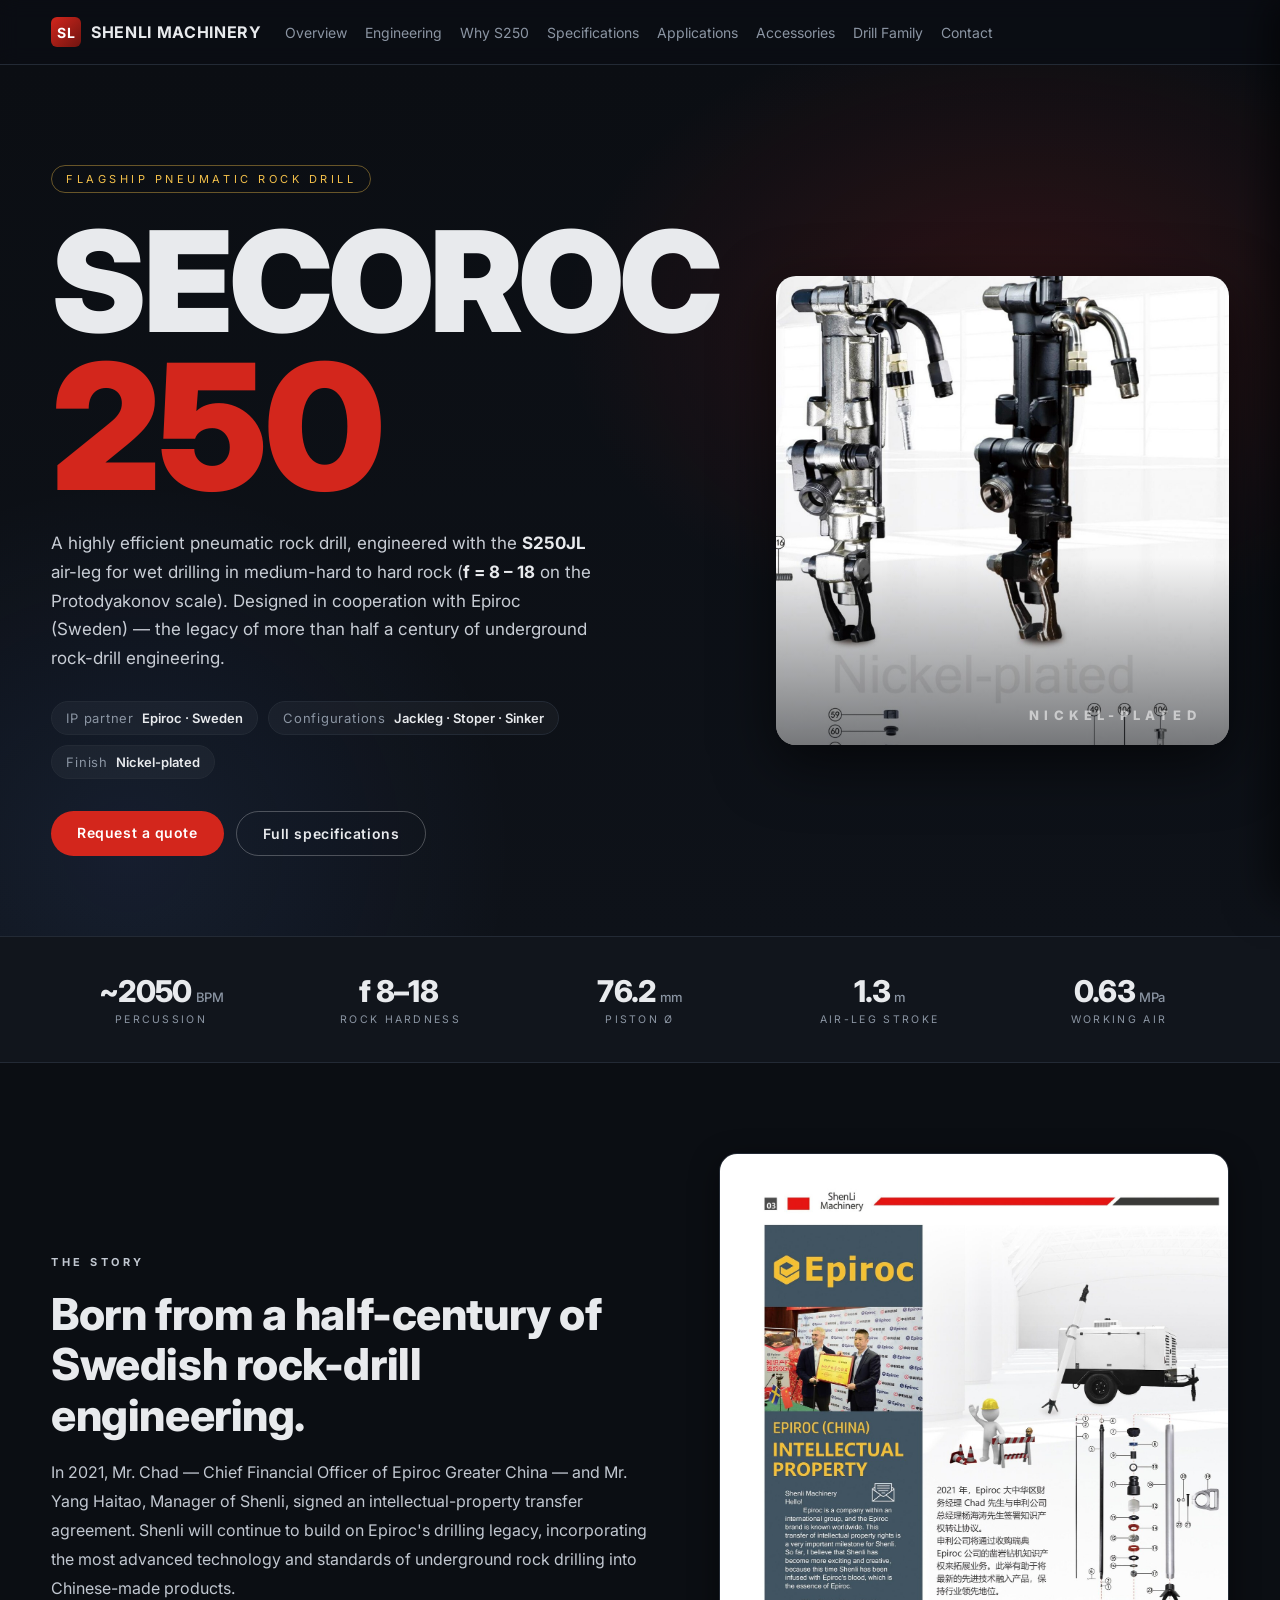
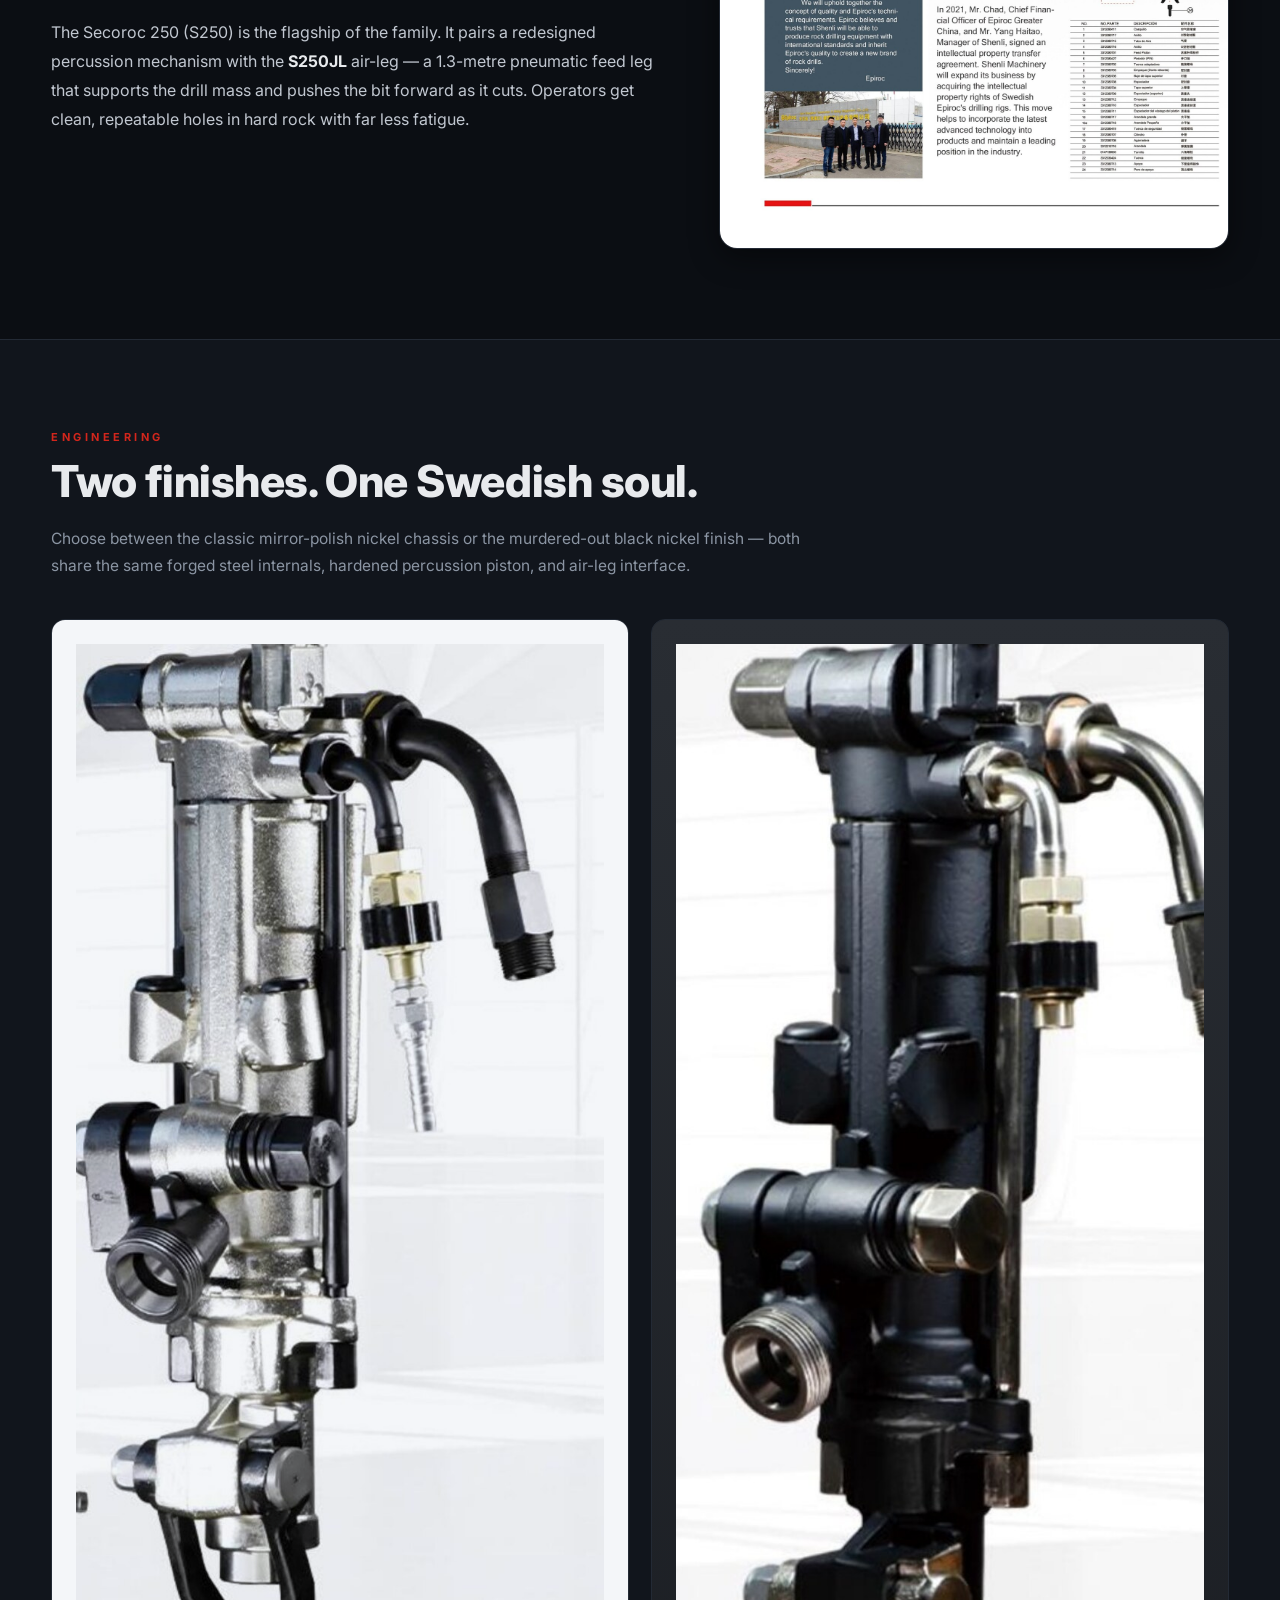
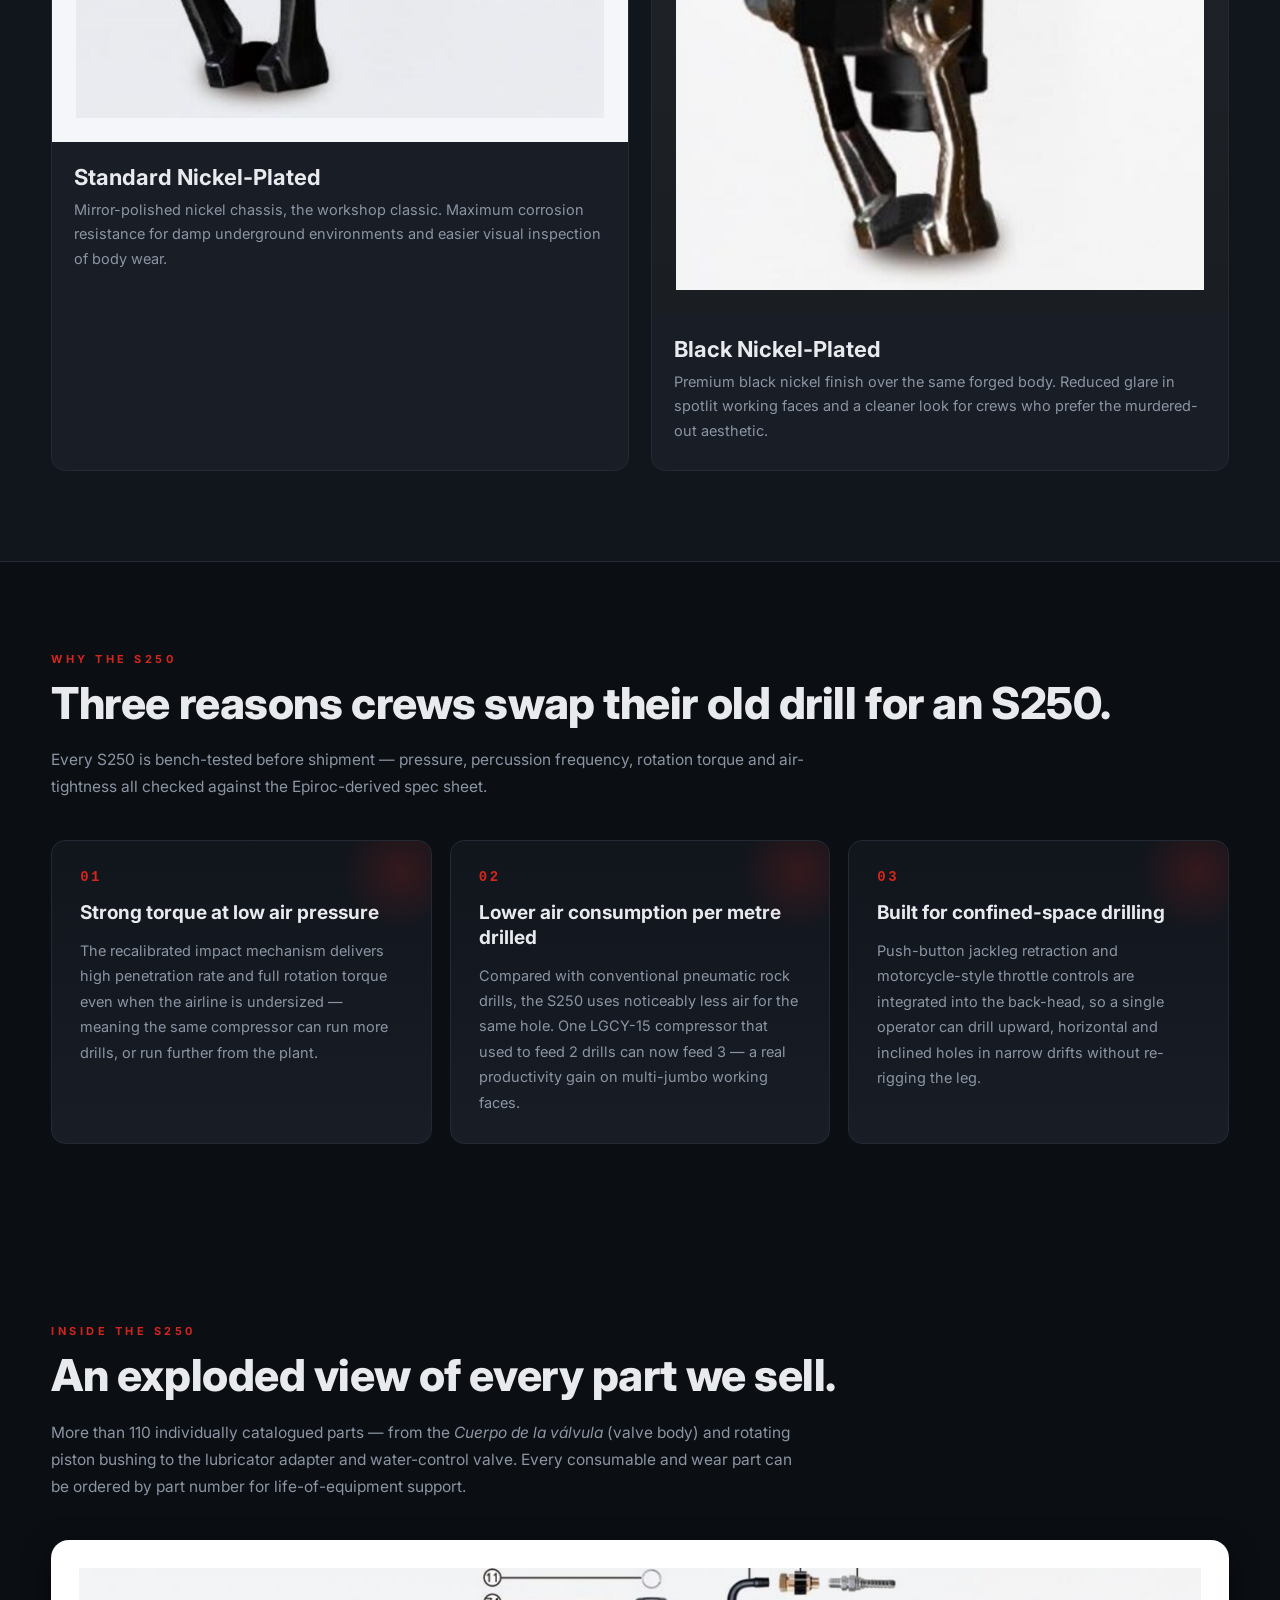
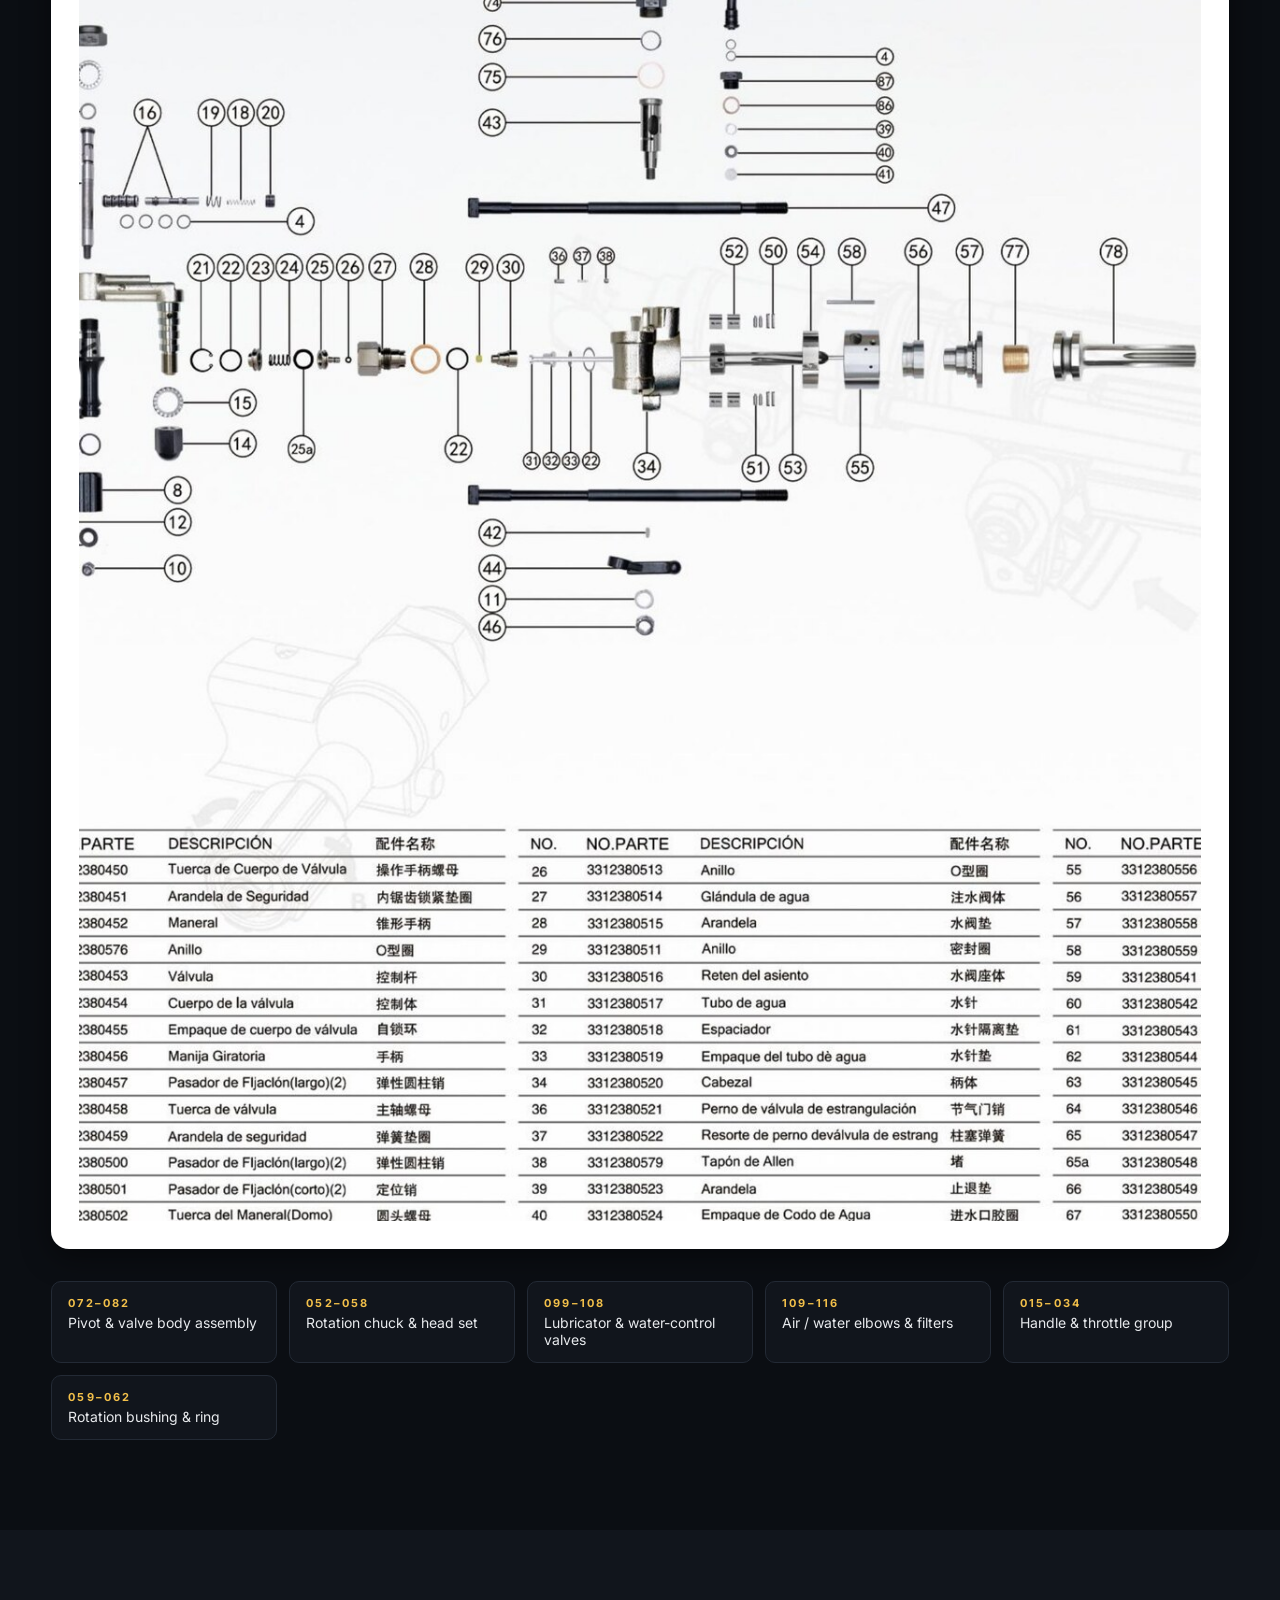
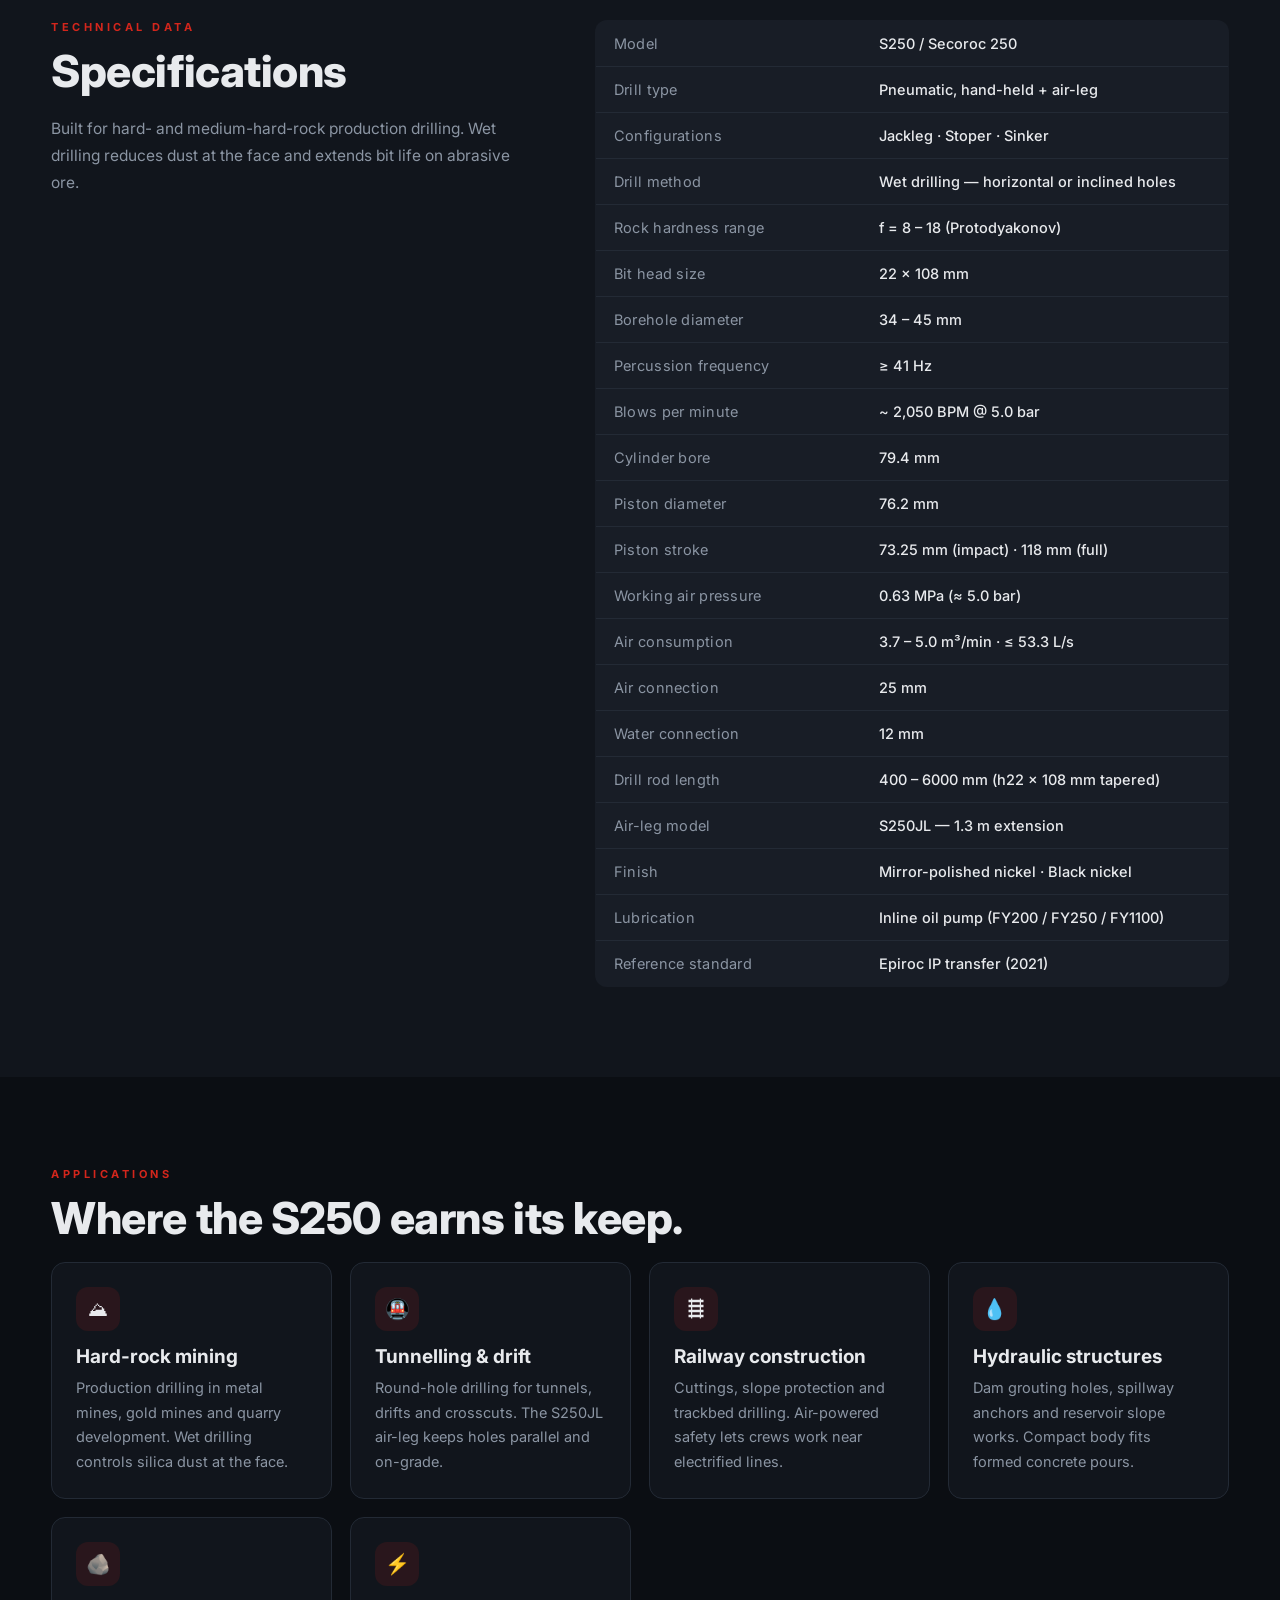
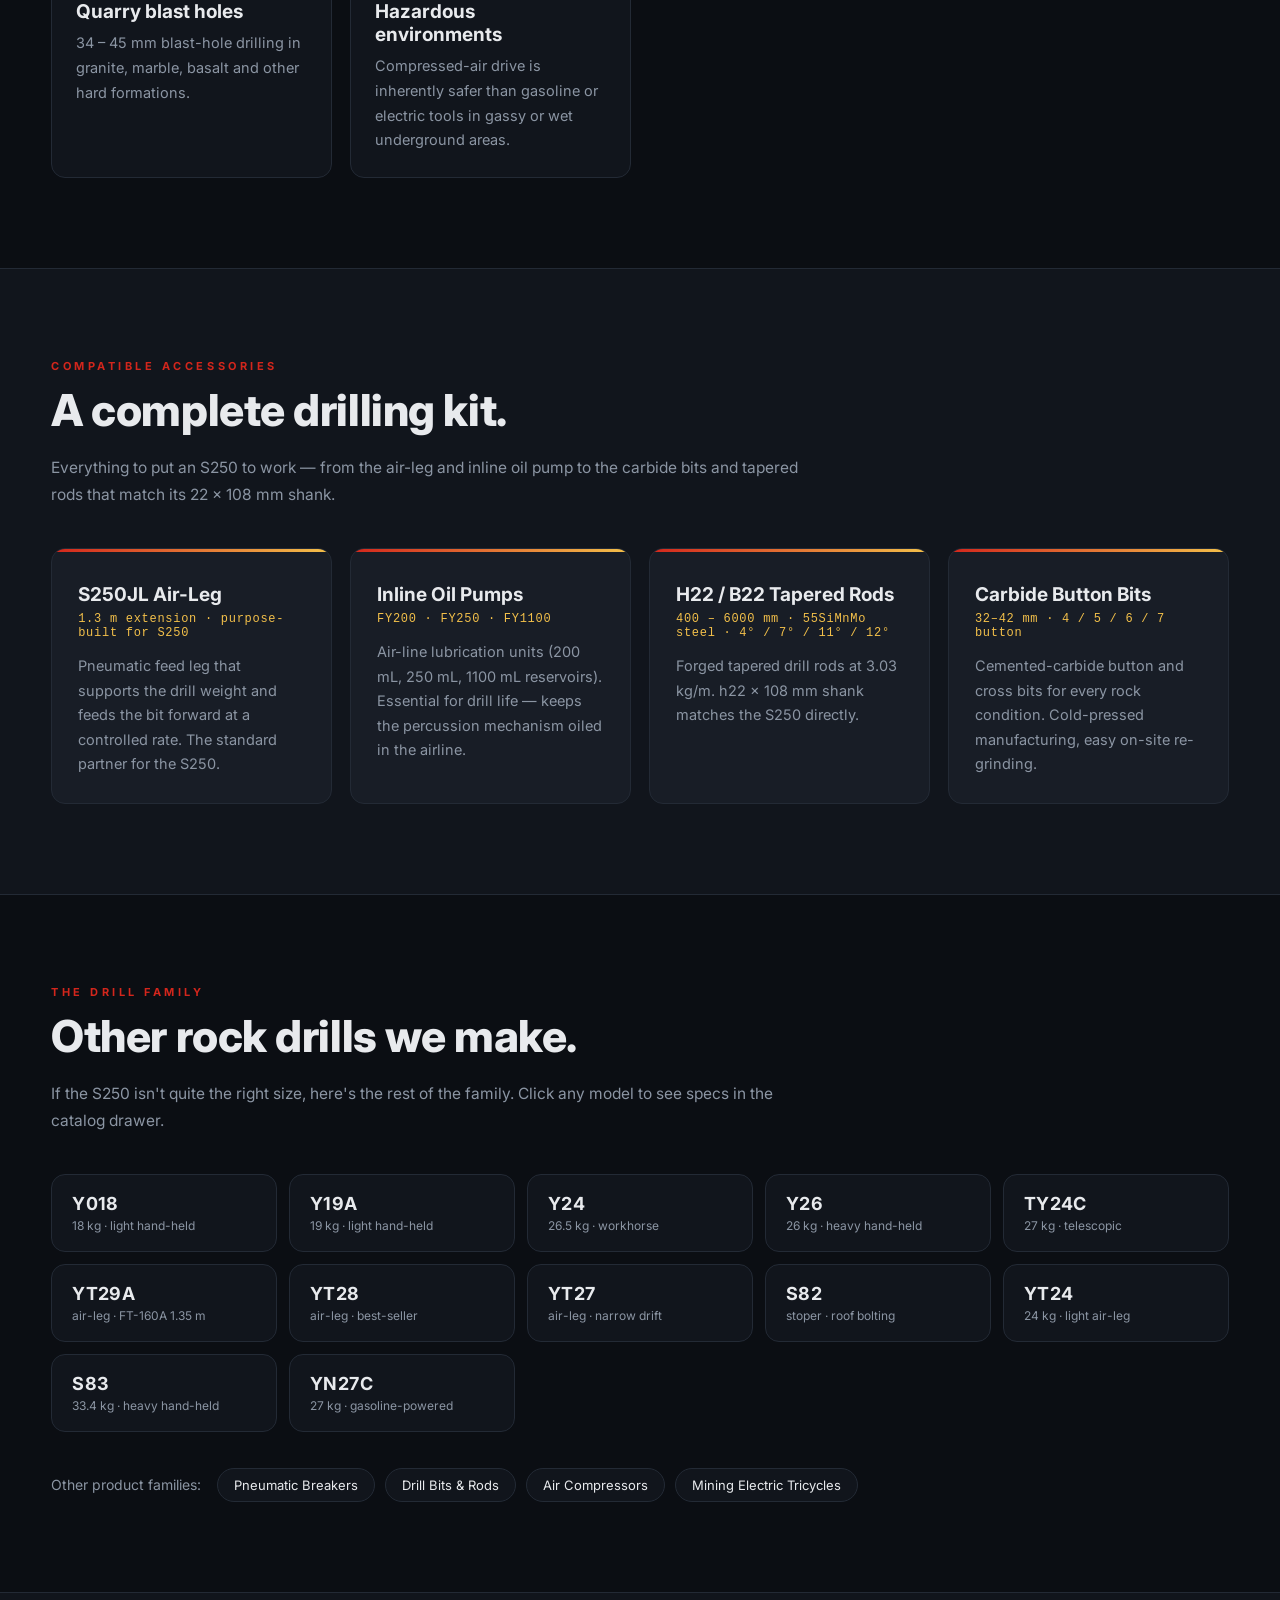
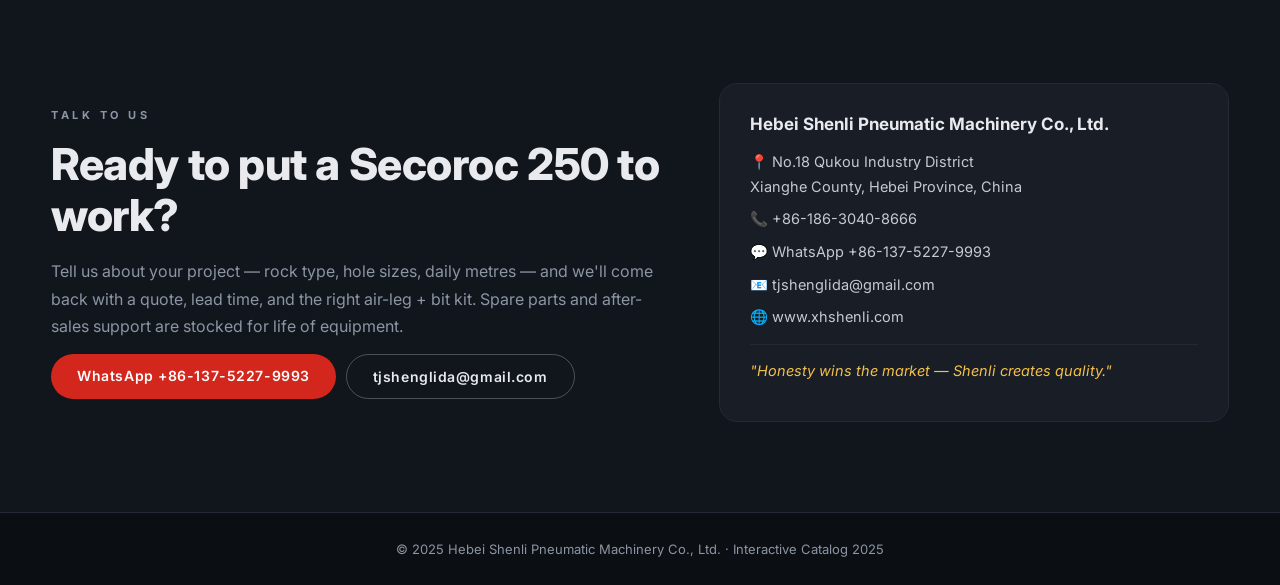
==== commit 4890e78d: "Update gh-pages: enrich S250 with xhshenli.com details" ====
--- a/index.html
+++ b/index.html
@@ -19,6 +19,7 @@
       <nav class="nav-links">
         <a href="#overview">Overview</a>
         <a href="#engineering">Engineering</a>
+        <a href="#advantages">Why S250</a>
         <a href="#specs">Specifications</a>
         <a href="#applications">Applications</a>
         <a href="#accessories">Accessories</a>
@@ -35,10 +36,10 @@
       <div class="s-hero-text">
         <span class="hero-tag">Flagship Pneumatic Rock Drill</span>
         <h1>SECOROC<br/><span class="accent">250</span></h1>
-        <p class="lede">A highly efficient pneumatic rock drill, engineered with the <strong>S250JL</strong> air-leg for hard- and medium-hard-rock wet drilling. Designed in cooperation with Epiroc (Sweden) — the legacy of more than half a century of underground rock-drill engineering.</p>
+        <p class="lede">A highly efficient pneumatic rock drill, engineered with the <strong>S250JL</strong> air-leg for wet drilling in medium-hard to hard rock (<strong>f = 8 – 18</strong> on the Protodyakonov scale). Designed in cooperation with Epiroc (Sweden) — the legacy of more than half a century of underground rock-drill engineering.</p>
         <div class="hero-meta">
           <div class="meta-pill"><span class="k">IP partner</span><span class="v">Epiroc · Sweden</span></div>
-          <div class="meta-pill"><span class="k">Drill method</span><span class="v">Wet, Air-leg</span></div>
+          <div class="meta-pill"><span class="k">Configurations</span><span class="v">Jackleg · Stoper · Sinker</span></div>
           <div class="meta-pill"><span class="k">Finish</span><span class="v">Nickel-plated</span></div>
         </div>
         <div class="hero-cta">
@@ -56,10 +57,10 @@
   <!-- Quick stats / overview band -->
   <section class="overview" id="overview">
     <div class="container overview-grid">
-      <div class="overview-stat reveal"><div class="v">≥41<span>Hz</span></div><div class="k">Percussion</div></div>
+      <div class="overview-stat reveal"><div class="v">~2050<span>BPM</span></div><div class="k">Percussion</div></div>
+      <div class="overview-stat reveal"><div class="v">f 8–18<span></span></div><div class="k">Rock hardness</div></div>
       <div class="overview-stat reveal"><div class="v">76.2<span>mm</span></div><div class="k">Piston Ø</div></div>
       <div class="overview-stat reveal"><div class="v">1.3<span>m</span></div><div class="k">Air-leg stroke</div></div>
-      <div class="overview-stat reveal"><div class="v">22×108<span>mm</span></div><div class="k">Bit head</div></div>
       <div class="overview-stat reveal"><div class="v">0.63<span>MPa</span></div><div class="k">Working air</div></div>
     </div>
   </section>
@@ -100,6 +101,32 @@
     </div>
   </section>
 
+  <!-- Why S250 / Advantages -->
+  <section class="advantages" id="advantages">
+    <div class="container">
+      <p class="section-eyebrow">Why the S250</p>
+      <h2 class="section-title">Three reasons crews swap their old drill for an S250.</h2>
+      <p class="section-lede">Every S250 is bench-tested before shipment — pressure, percussion frequency, rotation torque and air-tightness all checked against the Epiroc-derived spec sheet.</p>
+      <div class="adv-grid">
+        <article class="adv-card reveal">
+          <div class="adv-num">01</div>
+          <h3>Strong torque at low air pressure</h3>
+          <p>The recalibrated impact mechanism delivers high penetration rate and full rotation torque even when the airline is undersized — meaning the same compressor can run more drills, or run further from the plant.</p>
+        </article>
+        <article class="adv-card reveal">
+          <div class="adv-num">02</div>
+          <h3>Lower air consumption per metre drilled</h3>
+          <p>Compared with conventional pneumatic rock drills, the S250 uses noticeably less air for the same hole. One LGCY-15 compressor that used to feed 2 drills can now feed 3 — a real productivity gain on multi-jumbo working faces.</p>
+        </article>
+        <article class="adv-card reveal">
+          <div class="adv-num">03</div>
+          <h3>Built for confined-space drilling</h3>
+          <p>Push-button jackleg retraction and motorcycle-style throttle controls are integrated into the back-head, so a single operator can drill upward, horizontal and inclined holes in narrow drifts without re-rigging the leg.</p>
+        </article>
+      </div>
+    </div>
+  </section>
+
   <!-- Parts diagram -->
   <section class="diagram">
     <div class="container">
@@ -133,14 +160,20 @@
           <tbody>
             <tr><td>Model</td><td>S250 / Secoroc 250</td></tr>
             <tr><td>Drill type</td><td>Pneumatic, hand-held + air-leg</td></tr>
+            <tr><td>Configurations</td><td>Jackleg · Stoper · Sinker</td></tr>
             <tr><td>Drill method</td><td>Wet drilling — horizontal or inclined holes</td></tr>
+            <tr><td>Rock hardness range</td><td>f = 8 – 18 (Protodyakonov)</td></tr>
             <tr><td>Bit head size</td><td>22 × 108 mm</td></tr>
             <tr><td>Borehole diameter</td><td>34 – 45 mm</td></tr>
             <tr><td>Percussion frequency</td><td>≥ 41 Hz</td></tr>
+            <tr><td>Blows per minute</td><td>~ 2,050 BPM @ 5.0 bar</td></tr>
+            <tr><td>Cylinder bore</td><td>79.4 mm</td></tr>
             <tr><td>Piston diameter</td><td>76.2 mm</td></tr>
-            <tr><td>Piston stroke</td><td>118 mm</td></tr>
-            <tr><td>Working air pressure</td><td>0.63 MPa</td></tr>
-            <tr><td>Air consumption</td><td>≤ 53.3 L/s</td></tr>
+            <tr><td>Piston stroke</td><td>73.25 mm (impact) · 118 mm (full)</td></tr>
+            <tr><td>Working air pressure</td><td>0.63 MPa (≈ 5.0 bar)</td></tr>
+            <tr><td>Air consumption</td><td>3.7 – 5.0 m³/min · ≤ 53.3 L/s</td></tr>
+            <tr><td>Air connection</td><td>25 mm</td></tr>
+            <tr><td>Water connection</td><td>12 mm</td></tr>
             <tr><td>Drill rod length</td><td>400 – 6000 mm (h22 × 108 mm tapered)</td></tr>
             <tr><td>Air-leg model</td><td>S250JL — 1.3 m extension</td></tr>
             <tr><td>Finish</td><td>Mirror-polished nickel · Black nickel</td></tr>
--- a/styles.css
+++ b/styles.css
@@ -82,6 +82,9 @@
   padding: 100px 0 80px;
   isolation: isolate;
 }
+@media (max-width: 720px) {
+  .s-hero { padding: 48px 0 56px; }
+}
 .s-hero-bg {
   position: absolute; inset: 0; z-index: -1;
   background:
@@ -92,7 +95,8 @@
 .s-hero-grid {
   display: grid; grid-template-columns: 1fr 1fr; gap: 56px; align-items: center;
 }
-@media (max-width: 900px) { .s-hero-grid { grid-template-columns: 1fr; gap: 40px; } }
+@media (max-width: 1080px) { .s-hero-grid { gap: 36px; } }
+@media (max-width: 720px) { .s-hero-grid { grid-template-columns: 1fr; gap: 32px; } }
 
 .hero-tag {
   display: inline-block;
@@ -113,6 +117,14 @@
 .s-hero-text .lede {
   font-size: 17px; color: #c8cdd5; line-height: 1.7; margin: 0 0 28px;
   max-width: 540px;
+}
+@media (max-width: 720px) {
+  .s-hero-text h1 { font-size: 64px; margin-bottom: 18px; }
+  .s-hero-text h1 .accent { font-size: 1.4em; }
+  .s-hero-text .lede { font-size: 15.5px; }
+  .hero-tag { margin-bottom: 16px; }
+  .hero-meta { margin-bottom: 22px; }
+  .hero-cta .btn { padding: 11px 20px; font-size: 13.5px; }
 }
 .s-hero-text .lede strong { color: var(--c-text); }
 
@@ -151,19 +163,24 @@
 .s-hero-photo {
   position: relative;
   border-radius: 20px;
-  background: linear-gradient(180deg, #f7f8fa 0%, #d4d9e0 100%);
   overflow: hidden;
   box-shadow: var(--shadow-hi);
+  background: #0a0c10;
 }
 .s-hero-photo img {
   width: 100%; height: auto; display: block;
-  mix-blend-mode: multiply;
+}
+.s-hero-photo::after {
+  content: ""; position: absolute; inset: 0;
+  background: linear-gradient(180deg, rgba(0,0,0,0) 60%, rgba(11,14,19,0.55) 100%);
+  pointer-events: none;
 }
 .hero-watermark {
-  position: absolute; bottom: 18px; right: 22px;
+  position: absolute; bottom: 22px; right: 28px;
   font-weight: 800; letter-spacing: 0.4em;
-  color: rgba(0,0,0,0.18);
-  font-size: 14px;
+  color: rgba(255,255,255,0.55);
+  font-size: 13px;
+  z-index: 1;
 }
 
 /* ─── Overview band ──────────────────────────────────────────────── */
@@ -177,43 +194,59 @@
   display: grid; grid-template-columns: repeat(5, 1fr); gap: 20px;
   text-align: center;
 }
-@media (max-width: 720px) {
-  .overview-grid { grid-template-columns: repeat(2, 1fr); gap: 24px; }
-  .overview-grid .overview-stat:last-child { grid-column: span 2; }
+@media (max-width: 920px) {
+  .overview-grid { grid-template-columns: repeat(3, 1fr); gap: 22px 14px; }
+}
+@media (max-width: 480px) {
+  .overview-grid { grid-template-columns: repeat(2, 1fr); gap: 22px 14px; }
+  .overview-grid .overview-stat:nth-child(5) { grid-column: span 2; }
 }
 .overview-stat .v {
-  font-size: 32px; font-weight: 800; color: var(--c-text);
+  font-size: 30px; font-weight: 800; color: var(--c-text);
   letter-spacing: -0.02em;
 }
 .overview-stat .v span {
-  font-size: 14px; color: var(--c-muted);
+  font-size: 13px; color: var(--c-muted);
   margin-left: 4px; font-weight: 500;
 }
 .overview-stat .k {
-  font-size: 11px; letter-spacing: 0.22em; text-transform: uppercase;
+  font-size: 10.5px; letter-spacing: 0.22em; text-transform: uppercase;
   color: var(--c-muted); margin-top: 4px;
+}
+@media (max-width: 480px) {
+  .overview { padding: 30px 0; }
+  .overview-stat .v { font-size: 24px; }
+  .overview-stat .v span { font-size: 11px; }
+  .overview-stat .k { font-size: 9.5px; letter-spacing: 0.18em; }
 }
 
 /* ─── Section primitives ─────────────────────────────────────────── */
 section { padding: 90px 0; }
+@media (max-width: 720px) { section { padding: 56px 0; } }
+
 .section-eyebrow {
   font-size: 11px; letter-spacing: 0.32em; text-transform: uppercase;
   color: var(--c-accent); font-weight: 700; margin: 0 0 12px;
 }
 .section-title {
-  font-size: clamp(28px, 4vw, 44px); margin: 0 0 18px;
+  font-size: clamp(26px, 5.5vw, 44px); margin: 0 0 18px;
   font-weight: 800; letter-spacing: -0.01em;
-  line-height: 1.1;
+  line-height: 1.15;
 }
 .section-lede {
   color: var(--c-muted); max-width: 760px; line-height: 1.75;
-  margin: 0 0 48px;
+  margin: 0 0 40px;
+  font-size: 15.5px;
+}
+@media (max-width: 720px) {
+  .section-lede { margin-bottom: 28px; font-size: 14.5px; }
 }
 
 /* ─── Story (Epiroc) ─────────────────────────────────────────────── */
 .story { background: var(--c-bg); }
 .story-grid { display: grid; grid-template-columns: 1.2fr 1fr; gap: 56px; align-items: center; }
-@media (max-width: 880px) { .story-grid { grid-template-columns: 1fr; } }
+@media (max-width: 1080px) { .story-grid { gap: 36px; } }
+@media (max-width: 720px) { .story-grid { grid-template-columns: 1fr; gap: 28px; } }
 .story-grid p { line-height: 1.8; color: #c1c7d0; margin: 0 0 16px; }
 .story-grid p strong { color: var(--c-text); }
 .story-photo {
@@ -240,6 +273,9 @@
   display: grid; place-items: center;
   padding: 24px;
 }
+@media (max-width: 720px) {
+  .finish-photo { aspect-ratio: 4/3; padding: 18px; }
+}
 .finish-photo.dark { background: linear-gradient(180deg, #292d33 0%, #1a1d22 100%); }
 .finish-photo img {
   max-height: 100%; width: auto; object-fit: contain;
@@ -248,6 +284,31 @@
 .finish-photo.dark img { mix-blend-mode: normal; }
 .finish-card h3 { margin: 22px 22px 8px; font-size: 22px; }
 .finish-card p { margin: 0 22px 26px; color: var(--c-muted); line-height: 1.7; font-size: 14.5px; }
+
+/* ─── Why S250 / Advantages ──────────────────────────────────────── */
+.advantages { background: var(--c-bg); }
+.adv-grid { display: grid; grid-template-columns: repeat(auto-fit, minmax(280px, 1fr)); gap: 18px; }
+.adv-card {
+  background: linear-gradient(180deg, var(--c-bg-2) 0%, var(--c-bg-3) 100%);
+  border: 1px solid var(--c-line);
+  border-radius: var(--radius);
+  padding: 28px;
+  position: relative;
+  overflow: hidden;
+}
+.adv-card .adv-num {
+  font-size: 14px; font-weight: 800; letter-spacing: 0.18em;
+  color: var(--c-accent); margin-bottom: 16px;
+  font-family: "JetBrains Mono", monospace;
+}
+.adv-card h3 { margin: 0 0 12px; font-size: 19px; line-height: 1.3; }
+.adv-card p { margin: 0; color: var(--c-muted); line-height: 1.75; font-size: 14.5px; }
+.adv-card::before {
+  content: ""; position: absolute; top: -40px; right: -40px;
+  width: 140px; height: 140px; border-radius: 50%;
+  background: radial-gradient(circle, rgba(211,38,28,0.18), transparent 60%);
+  pointer-events: none;
+}
 
 /* ─── Parts diagram ──────────────────────────────────────────────── */
 .diagram { background: var(--c-bg); }
@@ -258,6 +319,11 @@
   margin-bottom: 32px;
   box-shadow: var(--shadow-card);
 }
+@media (max-width: 720px) {
+  .diagram-frame { padding: 14px; border-radius: 12px; }
+  .diagram-frame img { min-width: 600px; }
+  .diagram-frame { overflow-x: auto; -webkit-overflow-scrolling: touch; }
+}
 .diagram-frame img { width: 100%; height: auto; }
 .diagram-grid {
   display: grid; grid-template-columns: repeat(auto-fit, minmax(220px, 1fr));
@@ -277,17 +343,22 @@
 /* ─── Specs ──────────────────────────────────────────────────────── */
 .specs { background: var(--c-bg-2); }
 .specs-grid { display: grid; grid-template-columns: 1fr 1.3fr; gap: 56px; align-items: start; }
-@media (max-width: 880px) { .specs-grid { grid-template-columns: 1fr; gap: 32px; } }
+@media (max-width: 1080px) { .specs-grid { gap: 36px; } }
+@media (max-width: 720px) { .specs-grid { grid-template-columns: 1fr; gap: 28px; } }
 .spec-table {
   width: 100%; border-collapse: collapse; font-size: 14.5px;
   background: var(--c-bg-3); border-radius: 12px; overflow: hidden;
   border: 1px solid var(--c-line);
 }
 .spec-table tr + tr td { border-top: 1px solid var(--c-line); }
-.spec-table td { padding: 14px 18px; }
-.spec-table td:first-child { color: var(--c-muted); width: 45%; letter-spacing: 0.02em; }
+.spec-table td { padding: 14px 18px; vertical-align: top; }
+.spec-table td:first-child { color: var(--c-muted); width: 42%; letter-spacing: 0.02em; }
 .spec-table td:last-child { color: var(--c-text); font-weight: 500; }
 .spec-table tr:hover td { background: rgba(255,255,255,0.02); }
+@media (max-width: 480px) {
+  .spec-table td { padding: 11px 14px; font-size: 13.5px; }
+  .spec-table td:first-child { width: 44%; }
+}
 
 /* ─── Applications ───────────────────────────────────────────────── */
 .applications { background: var(--c-bg); }
@@ -324,6 +395,7 @@
   font-size: 12px; letter-spacing: 0.06em;
   color: var(--c-gold); margin-bottom: 14px;
   font-family: "JetBrains Mono", monospace;
+  word-break: break-word;
 }
 .acc-card p { margin: 0; color: var(--c-muted); line-height: 1.7; font-size: 14.5px; }
 
@@ -465,6 +537,11 @@
   background-color: #f4f6f9;
   min-height: 360px;
 }
+@media (max-width: 800px) {
+  .modal-photo { min-height: 220px; }
+  .modal-body { padding: 22px; }
+  .modal-body h2 { font-size: 22px; }
+}
 .modal-body { padding: 28px; overflow-y: auto; max-height: 90vh; }
 .modal-body .eyebrow { font-size: 11px; letter-spacing: 0.3em; color: var(--c-accent); text-transform: uppercase; font-weight: 700; }
 .modal-body h2 { margin: 6px 0 6px; font-size: 28px; }
@@ -488,9 +565,14 @@
 /* ─── Contact ────────────────────────────────────────────────────── */
 .contact { background: var(--c-bg-2); border-top: 1px solid var(--c-line); }
 .contact-grid { display: grid; grid-template-columns: 1.2fr 1fr; gap: 56px; align-items: center; }
-@media (max-width: 880px) { .contact-grid { grid-template-columns: 1fr; gap: 32px; } }
+@media (max-width: 1080px) { .contact-grid { gap: 36px; } }
+@media (max-width: 720px) { .contact-grid { grid-template-columns: 1fr; gap: 28px; } }
 .contact-grid p { line-height: 1.7; color: var(--c-muted); margin: 0 0 14px; }
 .contact-pills { display: flex; gap: 10px; flex-wrap: wrap; }
+.contact-pills .btn { white-space: nowrap; }
+@media (max-width: 480px) {
+  .contact-pills .btn { padding: 11px 18px; font-size: 13px; }
+}
 
 .contact-card {
   background: var(--c-bg-3); border: 1px solid var(--c-line);
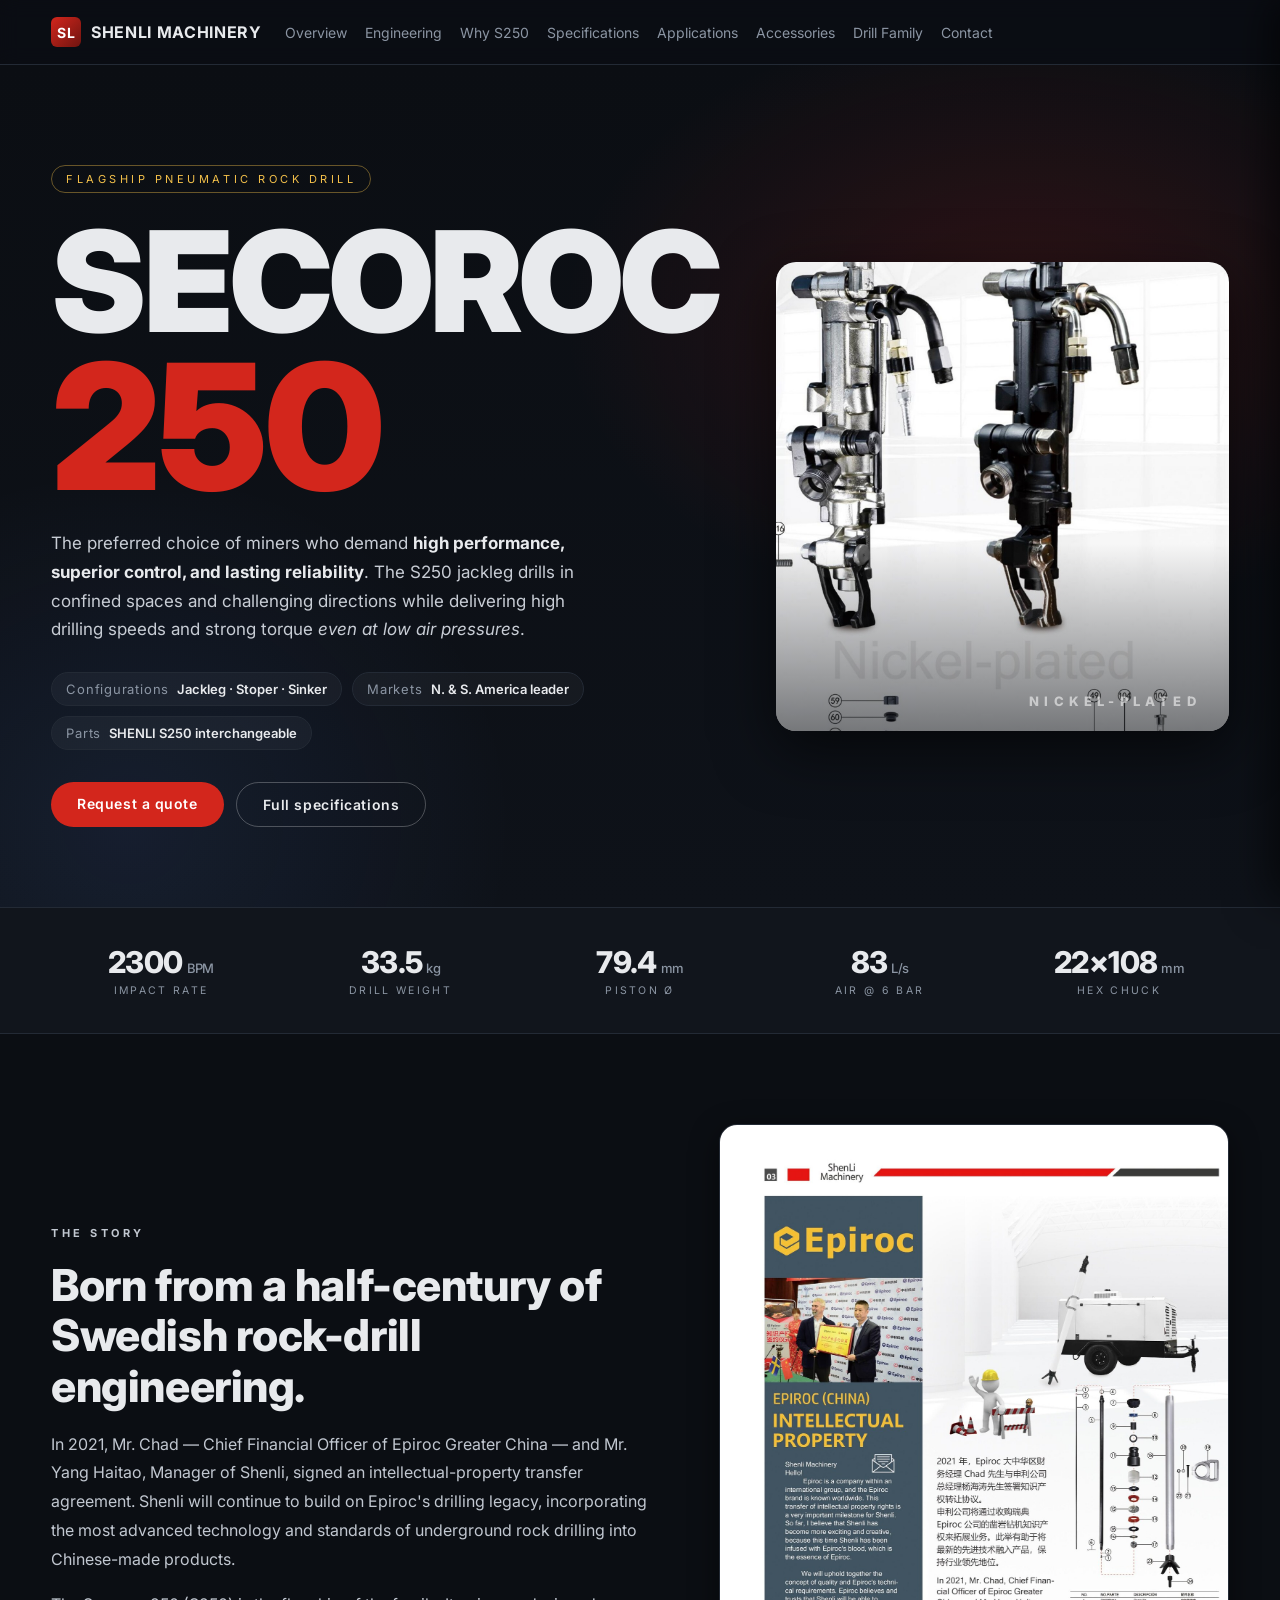
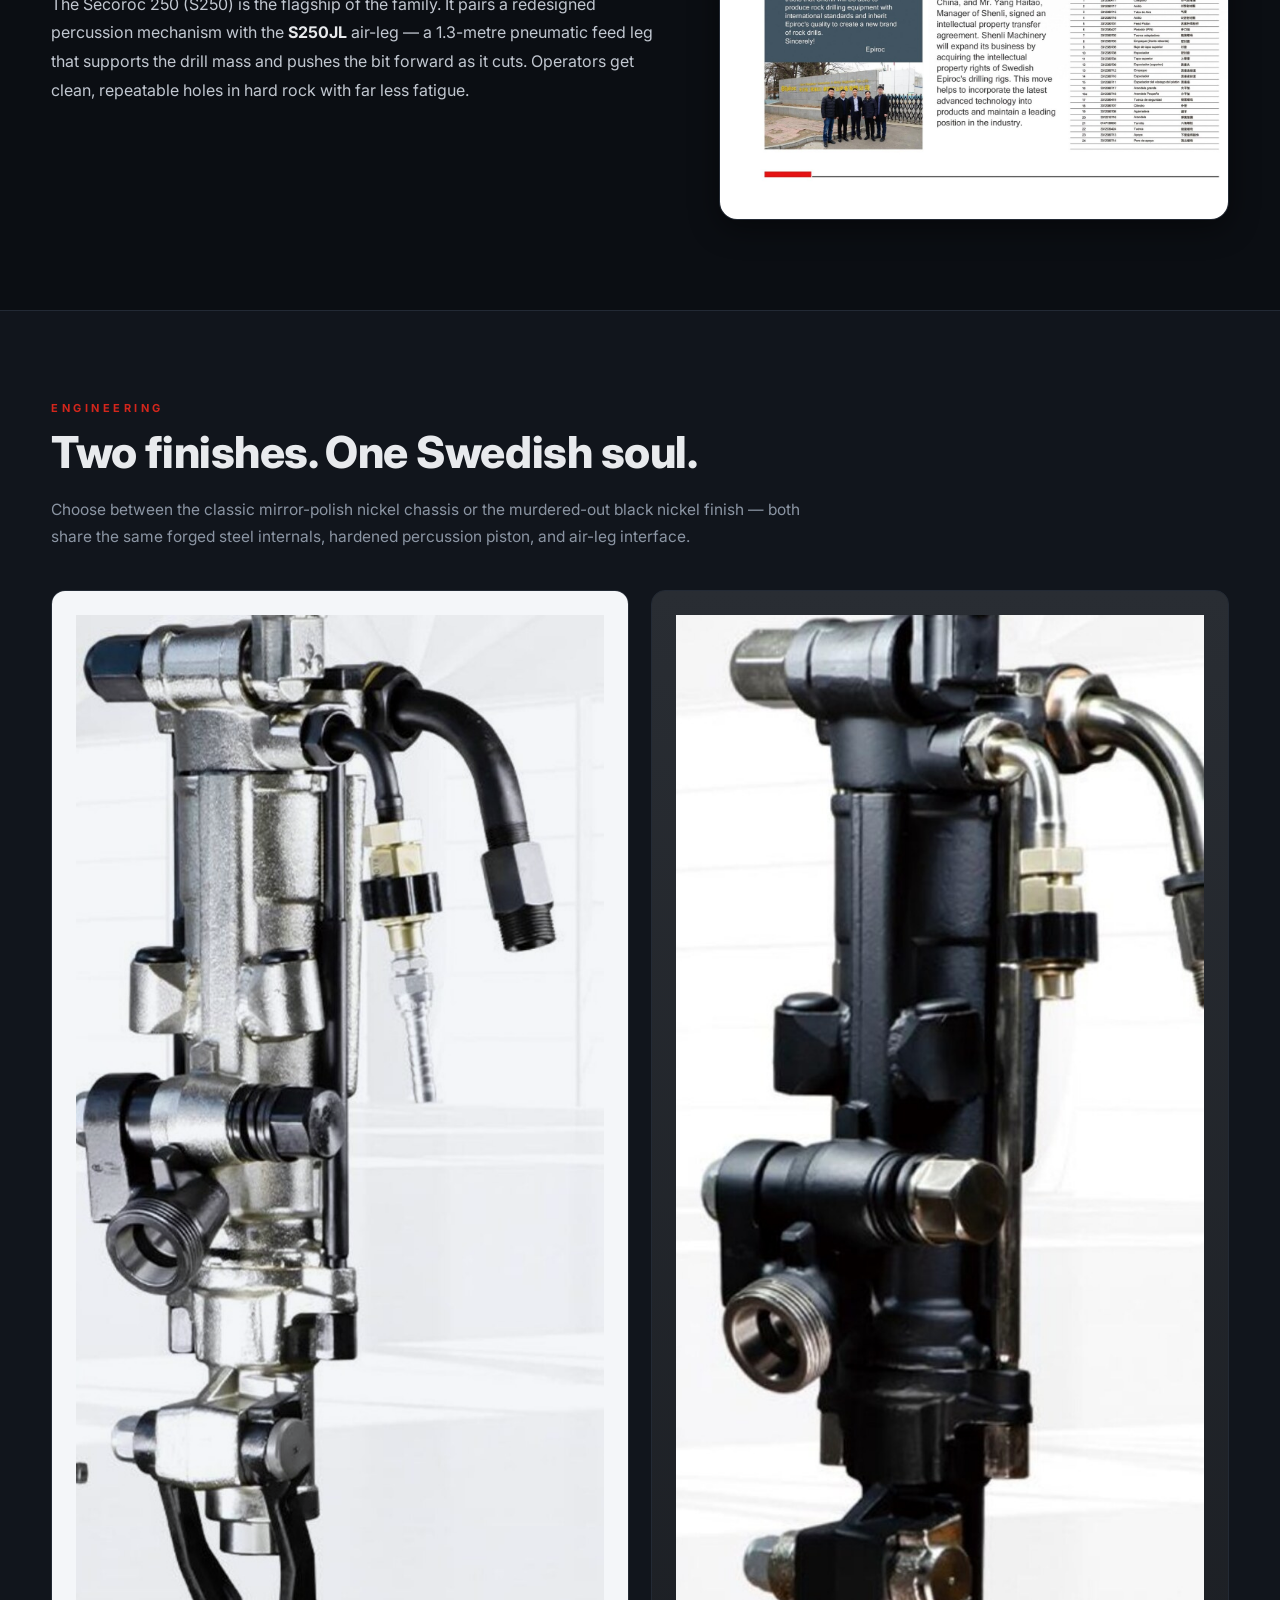
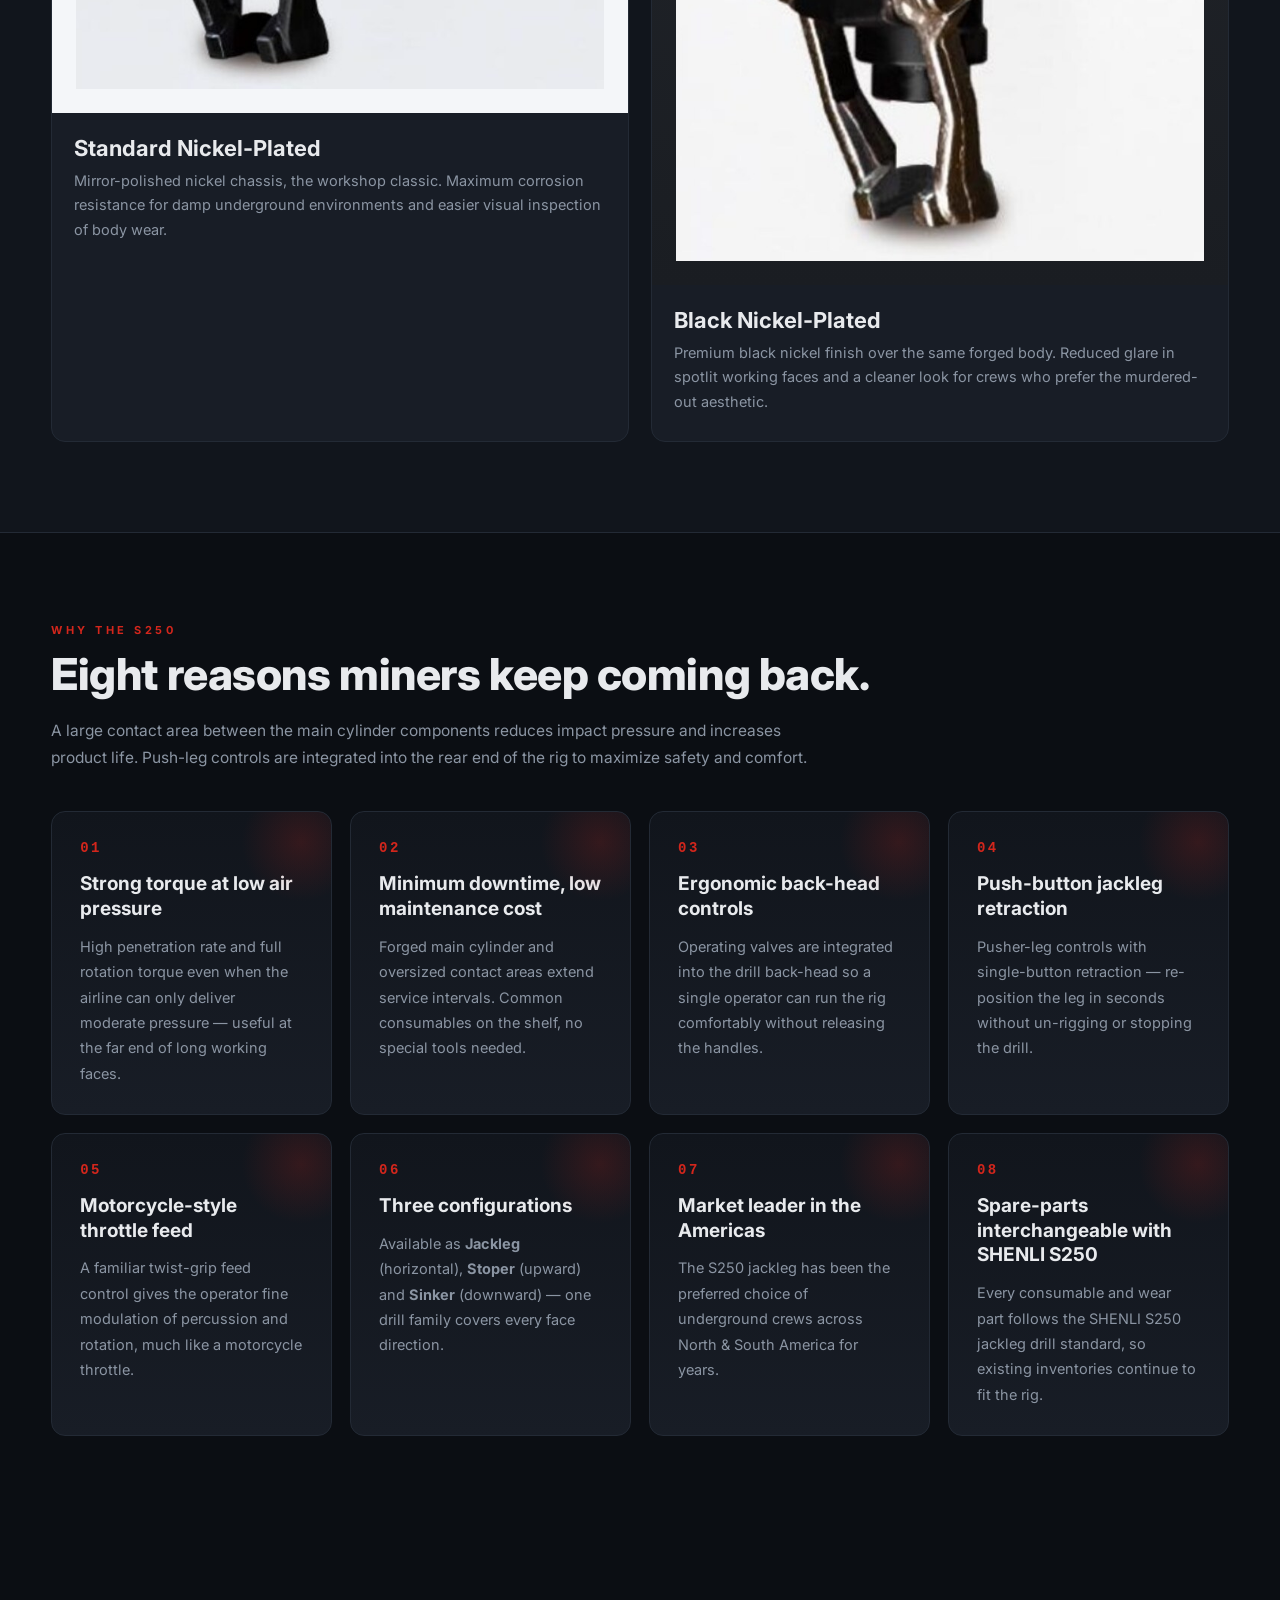
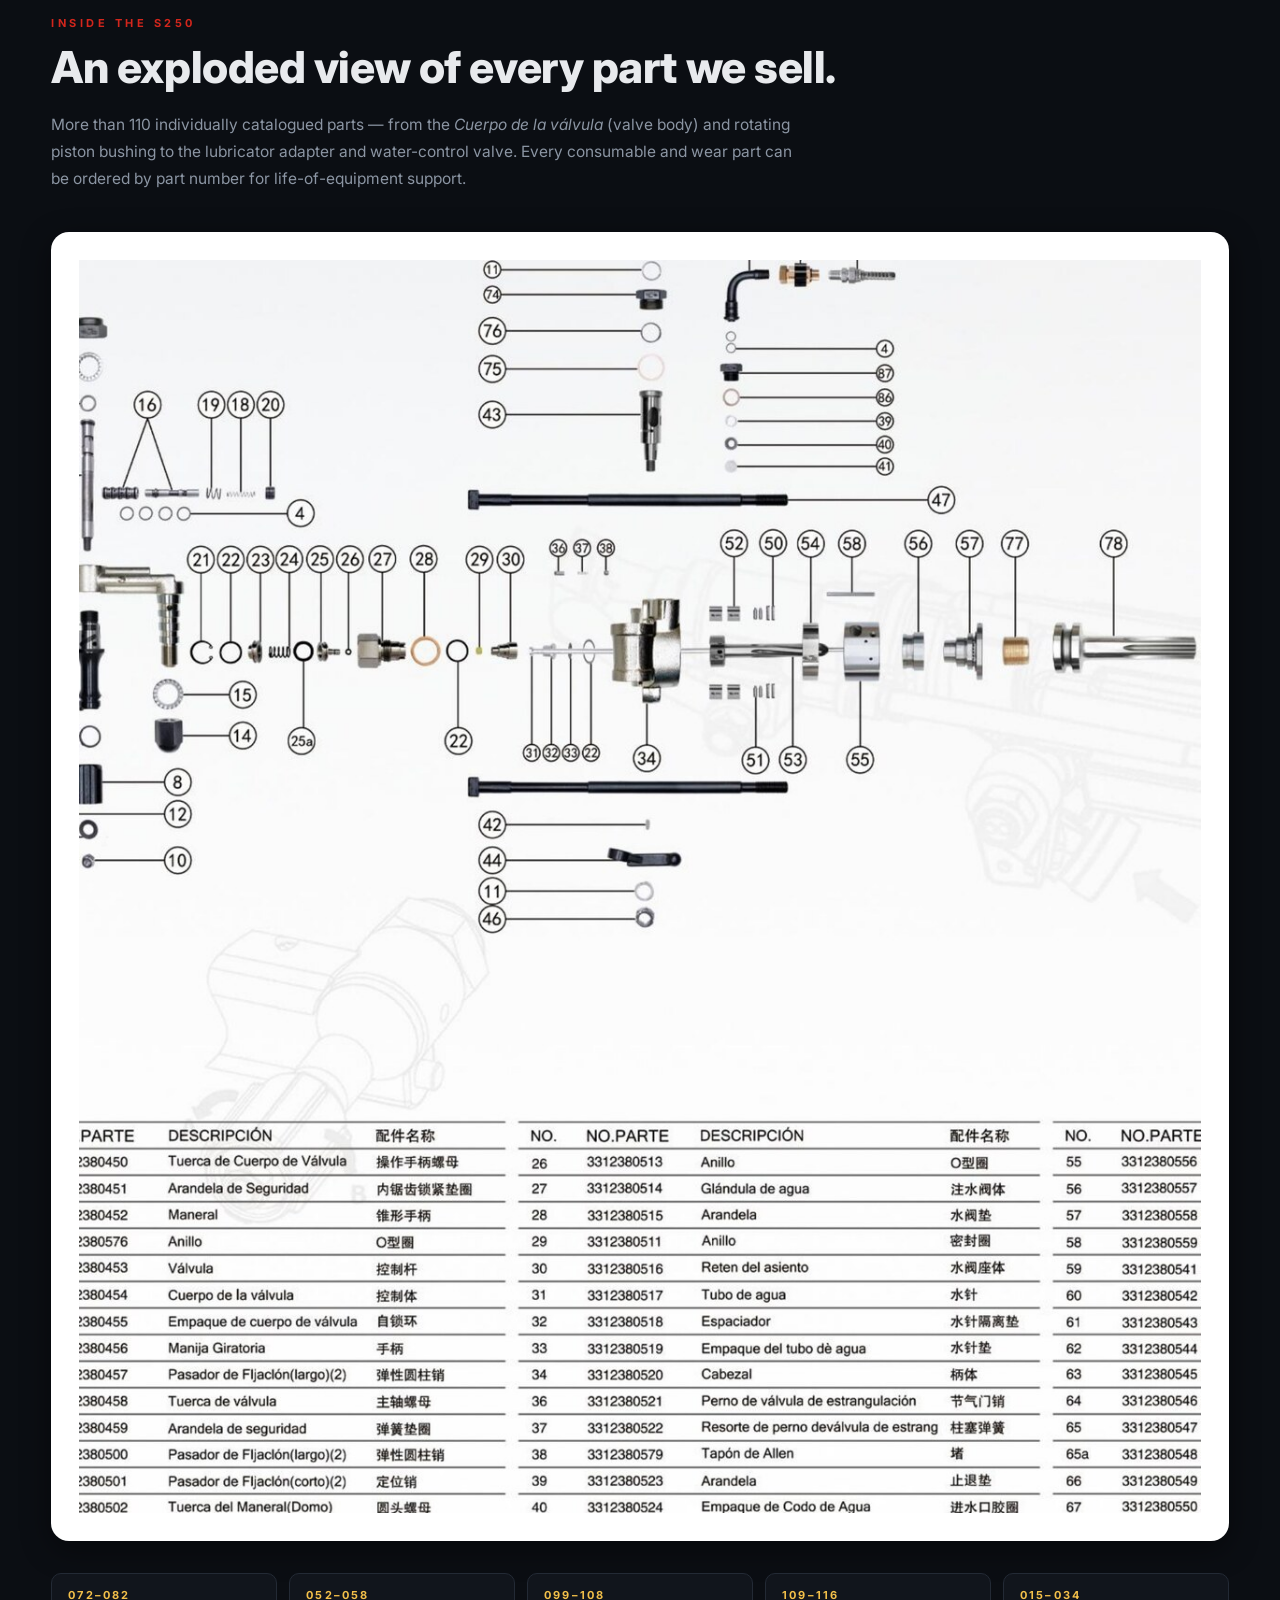
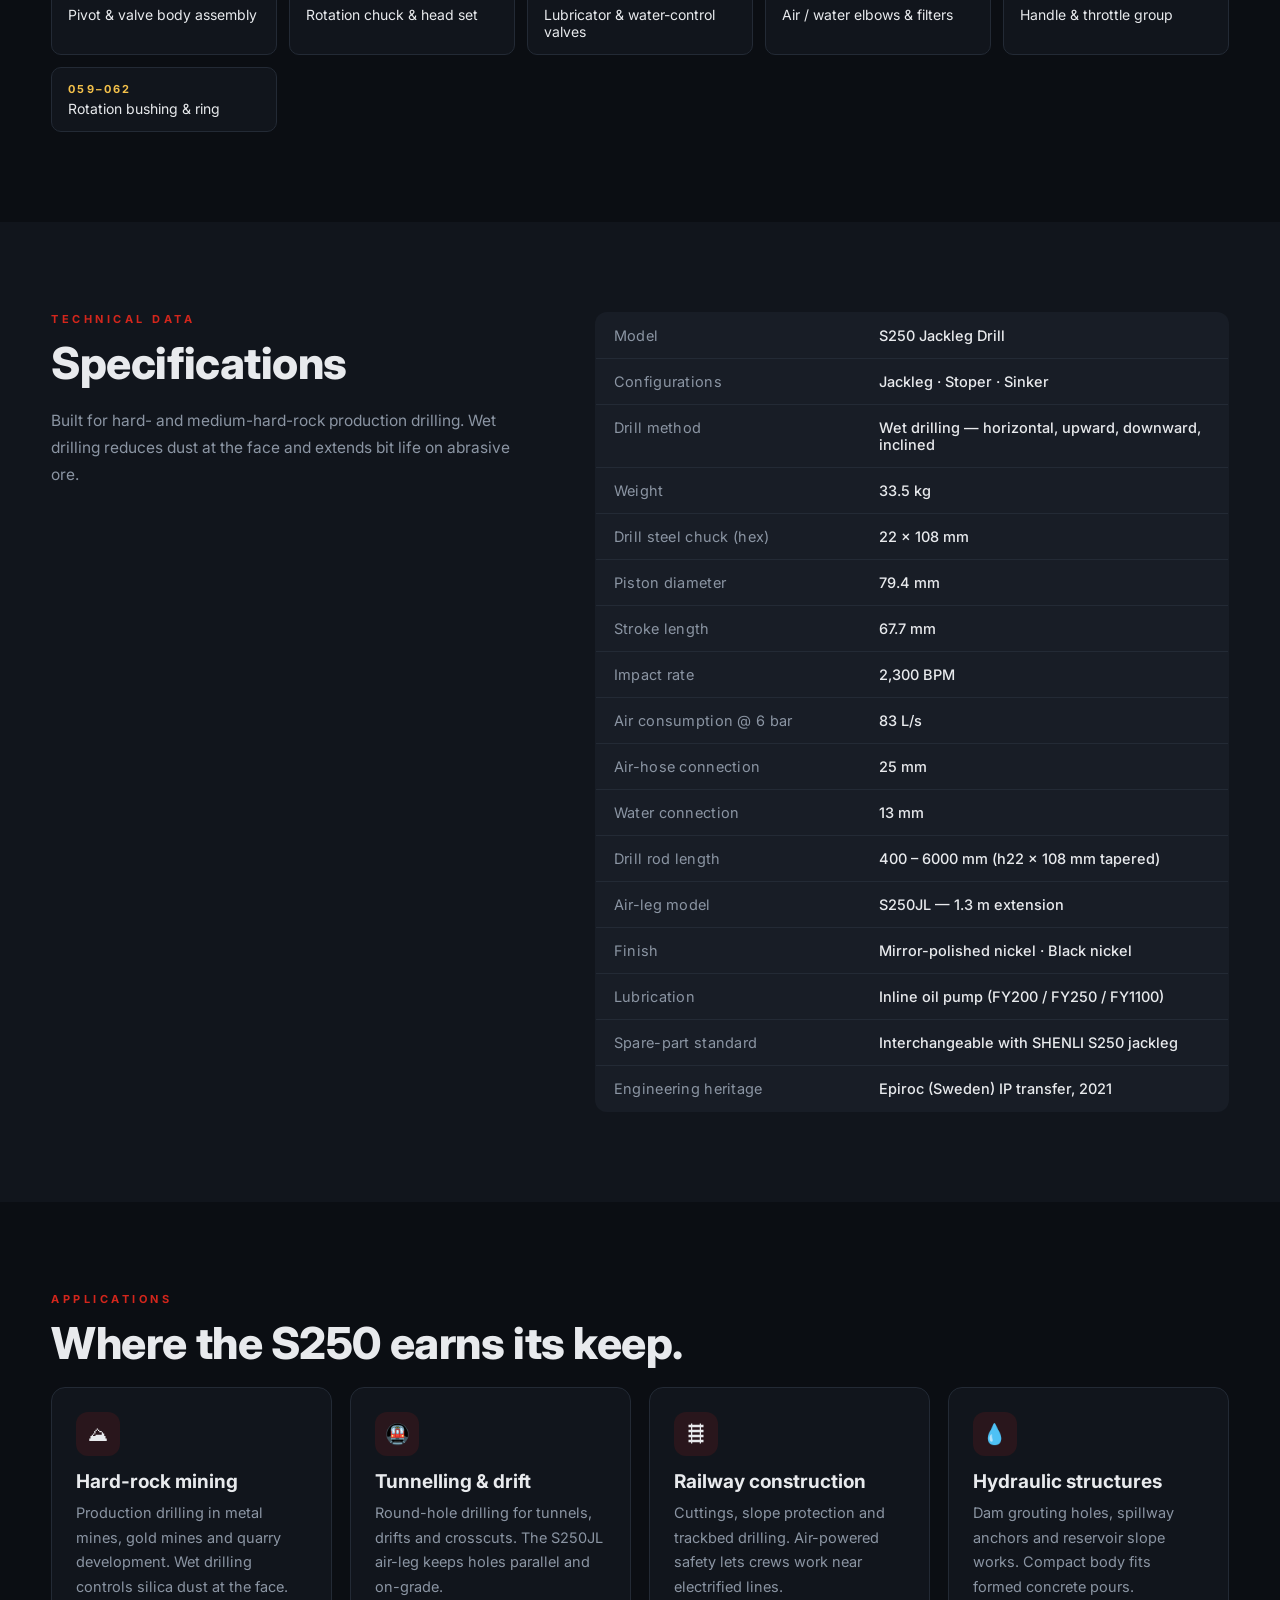
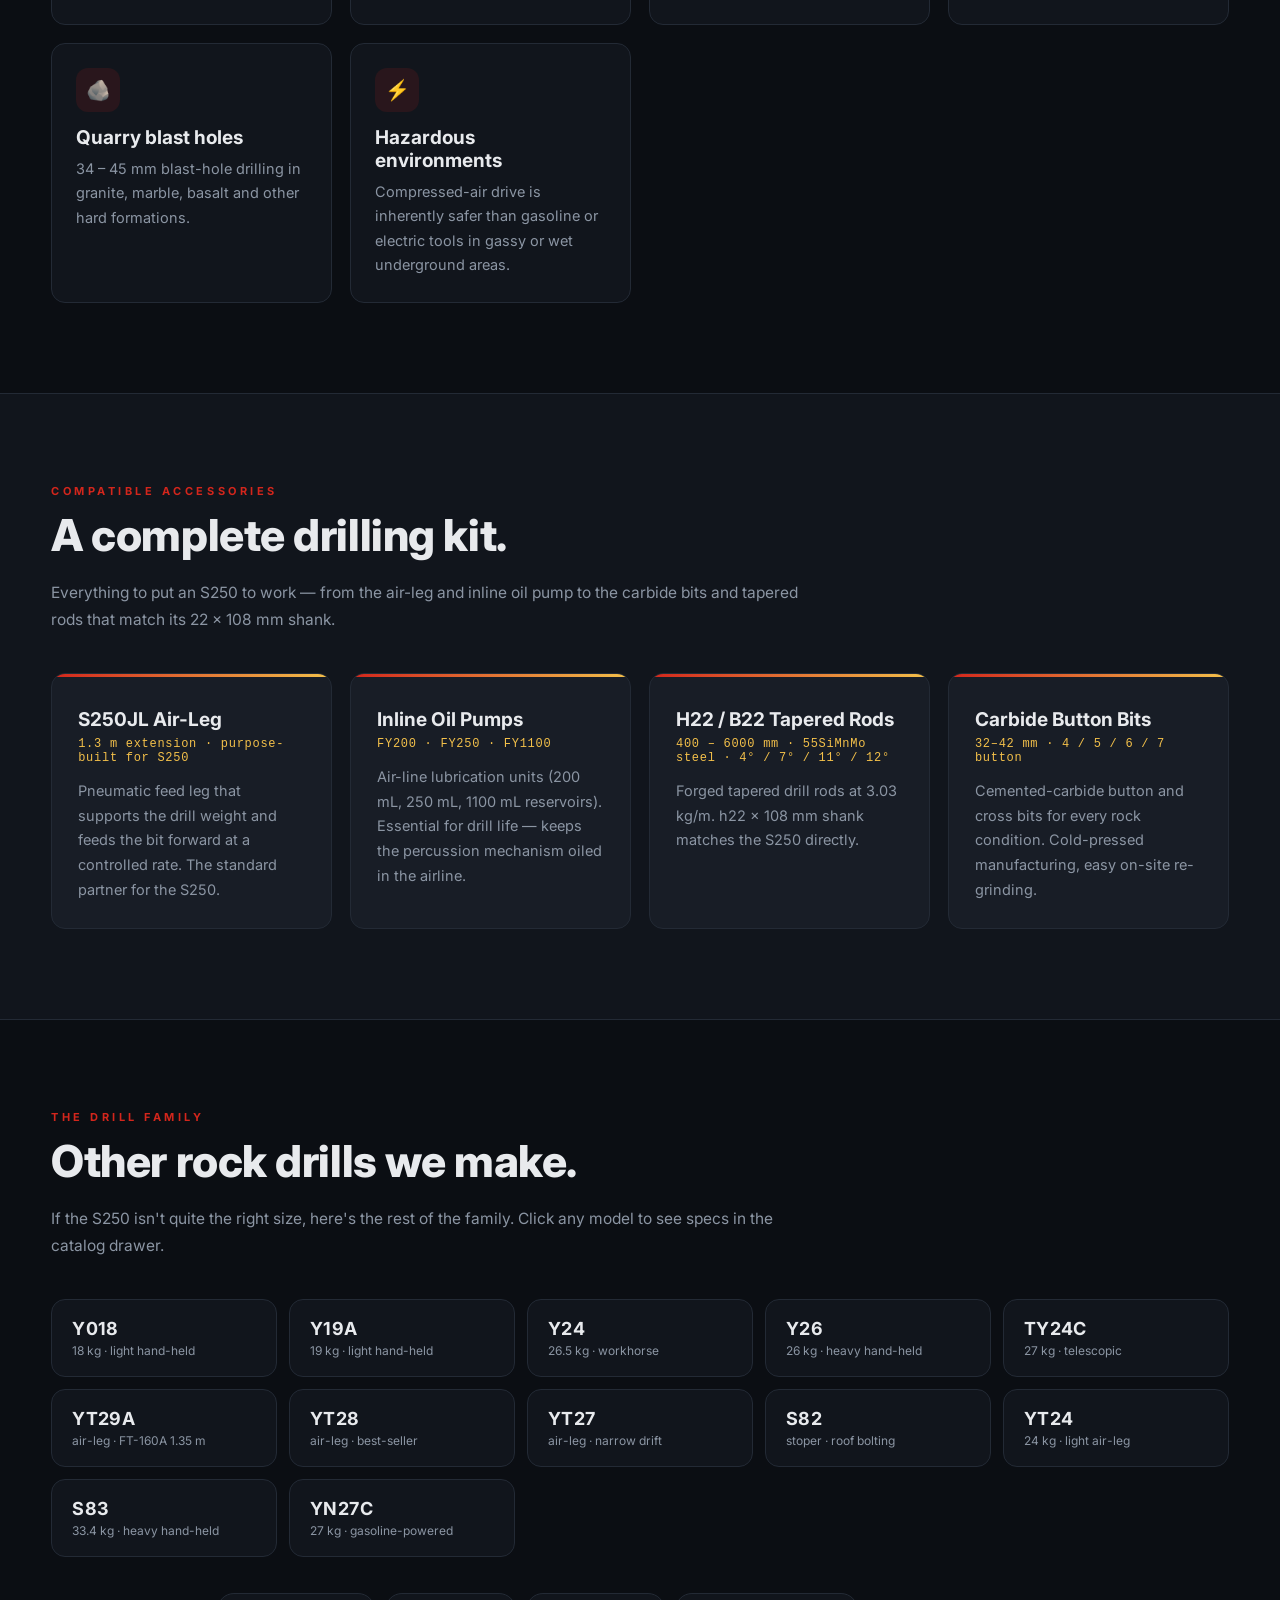
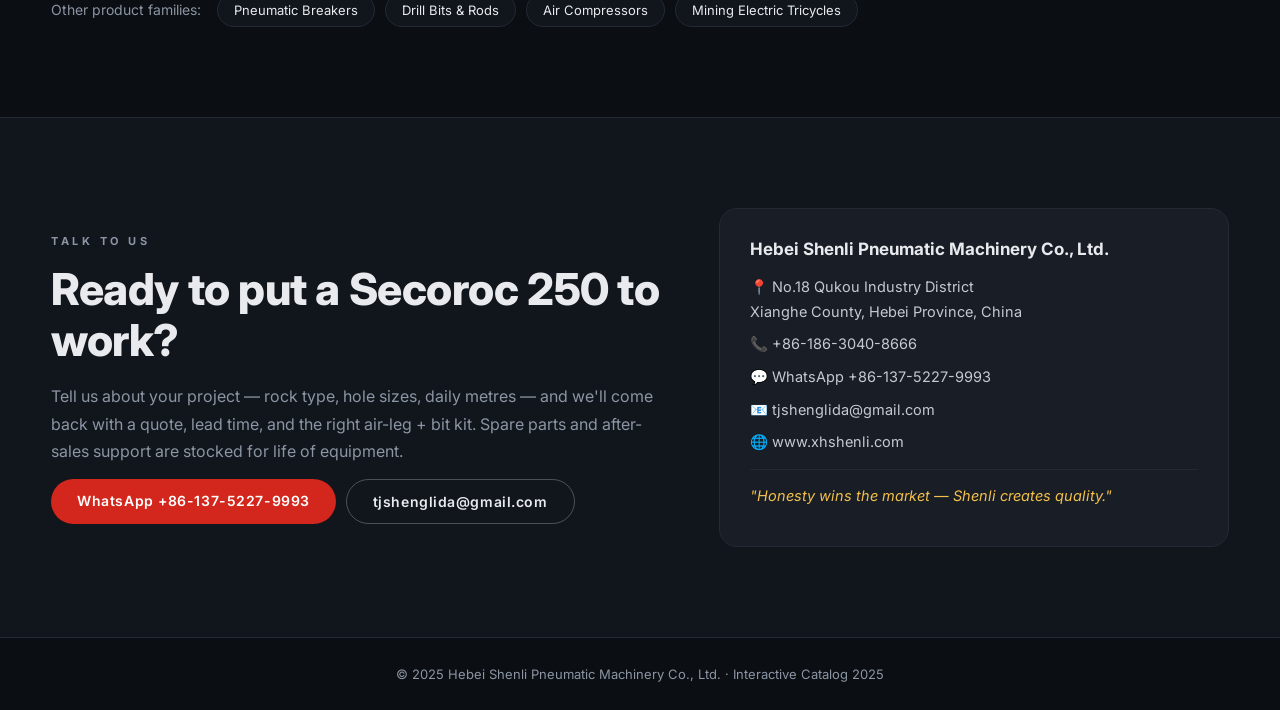
==== commit 3c03d00b: "Update gh-pages: official xhshenli S250 numbers" ====
--- a/index.html
+++ b/index.html
@@ -36,11 +36,11 @@
       <div class="s-hero-text">
         <span class="hero-tag">Flagship Pneumatic Rock Drill</span>
         <h1>SECOROC<br/><span class="accent">250</span></h1>
-        <p class="lede">A highly efficient pneumatic rock drill, engineered with the <strong>S250JL</strong> air-leg for wet drilling in medium-hard to hard rock (<strong>f = 8 – 18</strong> on the Protodyakonov scale). Designed in cooperation with Epiroc (Sweden) — the legacy of more than half a century of underground rock-drill engineering.</p>
+        <p class="lede">The preferred choice of miners who demand <strong>high performance, superior control, and lasting reliability</strong>. The S250 jackleg drills in confined spaces and challenging directions while delivering high drilling speeds and strong torque <em>even at low air pressures</em>.</p>
         <div class="hero-meta">
-          <div class="meta-pill"><span class="k">IP partner</span><span class="v">Epiroc · Sweden</span></div>
           <div class="meta-pill"><span class="k">Configurations</span><span class="v">Jackleg · Stoper · Sinker</span></div>
-          <div class="meta-pill"><span class="k">Finish</span><span class="v">Nickel-plated</span></div>
+          <div class="meta-pill"><span class="k">Markets</span><span class="v">N. &amp; S. America leader</span></div>
+          <div class="meta-pill"><span class="k">Parts</span><span class="v">SHENLI S250 interchangeable</span></div>
         </div>
         <div class="hero-cta">
           <a class="btn btn-primary" href="#contact">Request a quote</a>
@@ -57,11 +57,11 @@
   <!-- Quick stats / overview band -->
   <section class="overview" id="overview">
     <div class="container overview-grid">
-      <div class="overview-stat reveal"><div class="v">~2050<span>BPM</span></div><div class="k">Percussion</div></div>
-      <div class="overview-stat reveal"><div class="v">f 8–18<span></span></div><div class="k">Rock hardness</div></div>
-      <div class="overview-stat reveal"><div class="v">76.2<span>mm</span></div><div class="k">Piston Ø</div></div>
-      <div class="overview-stat reveal"><div class="v">1.3<span>m</span></div><div class="k">Air-leg stroke</div></div>
-      <div class="overview-stat reveal"><div class="v">0.63<span>MPa</span></div><div class="k">Working air</div></div>
+      <div class="overview-stat reveal"><div class="v">2300<span>BPM</span></div><div class="k">Impact Rate</div></div>
+      <div class="overview-stat reveal"><div class="v">33.5<span>kg</span></div><div class="k">Drill Weight</div></div>
+      <div class="overview-stat reveal"><div class="v">79.4<span>mm</span></div><div class="k">Piston Ø</div></div>
+      <div class="overview-stat reveal"><div class="v">83<span>L/s</span></div><div class="k">Air @ 6 bar</div></div>
+      <div class="overview-stat reveal"><div class="v">22×108<span>mm</span></div><div class="k">Hex Chuck</div></div>
     </div>
   </section>
 
@@ -105,23 +105,48 @@
   <section class="advantages" id="advantages">
     <div class="container">
       <p class="section-eyebrow">Why the S250</p>
-      <h2 class="section-title">Three reasons crews swap their old drill for an S250.</h2>
-      <p class="section-lede">Every S250 is bench-tested before shipment — pressure, percussion frequency, rotation torque and air-tightness all checked against the Epiroc-derived spec sheet.</p>
+      <h2 class="section-title">Eight reasons miners keep coming back.</h2>
+      <p class="section-lede">A large contact area between the main cylinder components reduces impact pressure and increases product life. Push-leg controls are integrated into the rear end of the rig to maximize safety and comfort.</p>
       <div class="adv-grid">
         <article class="adv-card reveal">
           <div class="adv-num">01</div>
           <h3>Strong torque at low air pressure</h3>
-          <p>The recalibrated impact mechanism delivers high penetration rate and full rotation torque even when the airline is undersized — meaning the same compressor can run more drills, or run further from the plant.</p>
+          <p>High penetration rate and full rotation torque even when the airline can only deliver moderate pressure — useful at the far end of long working faces.</p>
         </article>
         <article class="adv-card reveal">
           <div class="adv-num">02</div>
-          <h3>Lower air consumption per metre drilled</h3>
-          <p>Compared with conventional pneumatic rock drills, the S250 uses noticeably less air for the same hole. One LGCY-15 compressor that used to feed 2 drills can now feed 3 — a real productivity gain on multi-jumbo working faces.</p>
+          <h3>Minimum downtime, low maintenance cost</h3>
+          <p>Forged main cylinder and oversized contact areas extend service intervals. Common consumables on the shelf, no special tools needed.</p>
         </article>
         <article class="adv-card reveal">
           <div class="adv-num">03</div>
-          <h3>Built for confined-space drilling</h3>
-          <p>Push-button jackleg retraction and motorcycle-style throttle controls are integrated into the back-head, so a single operator can drill upward, horizontal and inclined holes in narrow drifts without re-rigging the leg.</p>
+          <h3>Ergonomic back-head controls</h3>
+          <p>Operating valves are integrated into the drill back-head so a single operator can run the rig comfortably without releasing the handles.</p>
+        </article>
+        <article class="adv-card reveal">
+          <div class="adv-num">04</div>
+          <h3>Push-button jackleg retraction</h3>
+          <p>Pusher-leg controls with single-button retraction — re-position the leg in seconds without un-rigging or stopping the drill.</p>
+        </article>
+        <article class="adv-card reveal">
+          <div class="adv-num">05</div>
+          <h3>Motorcycle-style throttle feed</h3>
+          <p>A familiar twist-grip feed control gives the operator fine modulation of percussion and rotation, much like a motorcycle throttle.</p>
+        </article>
+        <article class="adv-card reveal">
+          <div class="adv-num">06</div>
+          <h3>Three configurations</h3>
+          <p>Available as <strong>Jackleg</strong> (horizontal), <strong>Stoper</strong> (upward) and <strong>Sinker</strong> (downward) — one drill family covers every face direction.</p>
+        </article>
+        <article class="adv-card reveal">
+          <div class="adv-num">07</div>
+          <h3>Market leader in the Americas</h3>
+          <p>The S250 jackleg has been the preferred choice of underground crews across North &amp; South America for years.</p>
+        </article>
+        <article class="adv-card reveal">
+          <div class="adv-num">08</div>
+          <h3>Spare-parts interchangeable with SHENLI S250</h3>
+          <p>Every consumable and wear part follows the SHENLI S250 jackleg drill standard, so existing inventories continue to fit the rig.</p>
         </article>
       </div>
     </div>
@@ -158,27 +183,23 @@
       <div class="reveal">
         <table class="spec-table">
           <tbody>
-            <tr><td>Model</td><td>S250 / Secoroc 250</td></tr>
-            <tr><td>Drill type</td><td>Pneumatic, hand-held + air-leg</td></tr>
+            <tr><td>Model</td><td>S250 Jackleg Drill</td></tr>
             <tr><td>Configurations</td><td>Jackleg · Stoper · Sinker</td></tr>
-            <tr><td>Drill method</td><td>Wet drilling — horizontal or inclined holes</td></tr>
-            <tr><td>Rock hardness range</td><td>f = 8 – 18 (Protodyakonov)</td></tr>
-            <tr><td>Bit head size</td><td>22 × 108 mm</td></tr>
-            <tr><td>Borehole diameter</td><td>34 – 45 mm</td></tr>
-            <tr><td>Percussion frequency</td><td>≥ 41 Hz</td></tr>
-            <tr><td>Blows per minute</td><td>~ 2,050 BPM @ 5.0 bar</td></tr>
-            <tr><td>Cylinder bore</td><td>79.4 mm</td></tr>
-            <tr><td>Piston diameter</td><td>76.2 mm</td></tr>
-            <tr><td>Piston stroke</td><td>73.25 mm (impact) · 118 mm (full)</td></tr>
-            <tr><td>Working air pressure</td><td>0.63 MPa (≈ 5.0 bar)</td></tr>
-            <tr><td>Air consumption</td><td>3.7 – 5.0 m³/min · ≤ 53.3 L/s</td></tr>
-            <tr><td>Air connection</td><td>25 mm</td></tr>
-            <tr><td>Water connection</td><td>12 mm</td></tr>
+            <tr><td>Drill method</td><td>Wet drilling — horizontal, upward, downward, inclined</td></tr>
+            <tr><td>Weight</td><td>33.5 kg</td></tr>
+            <tr><td>Drill steel chuck (hex)</td><td>22 × 108 mm</td></tr>
+            <tr><td>Piston diameter</td><td>79.4 mm</td></tr>
+            <tr><td>Stroke length</td><td>67.7 mm</td></tr>
+            <tr><td>Impact rate</td><td>2,300 BPM</td></tr>
+            <tr><td>Air consumption @ 6 bar</td><td>83 L/s</td></tr>
+            <tr><td>Air-hose connection</td><td>25 mm</td></tr>
+            <tr><td>Water connection</td><td>13 mm</td></tr>
             <tr><td>Drill rod length</td><td>400 – 6000 mm (h22 × 108 mm tapered)</td></tr>
             <tr><td>Air-leg model</td><td>S250JL — 1.3 m extension</td></tr>
             <tr><td>Finish</td><td>Mirror-polished nickel · Black nickel</td></tr>
             <tr><td>Lubrication</td><td>Inline oil pump (FY200 / FY250 / FY1100)</td></tr>
-            <tr><td>Reference standard</td><td>Epiroc IP transfer (2021)</td></tr>
+            <tr><td>Spare-part standard</td><td>Interchangeable with SHENLI S250 jackleg</td></tr>
+            <tr><td>Engineering heritage</td><td>Epiroc (Sweden) IP transfer, 2021</td></tr>
           </tbody>
         </table>
       </div>
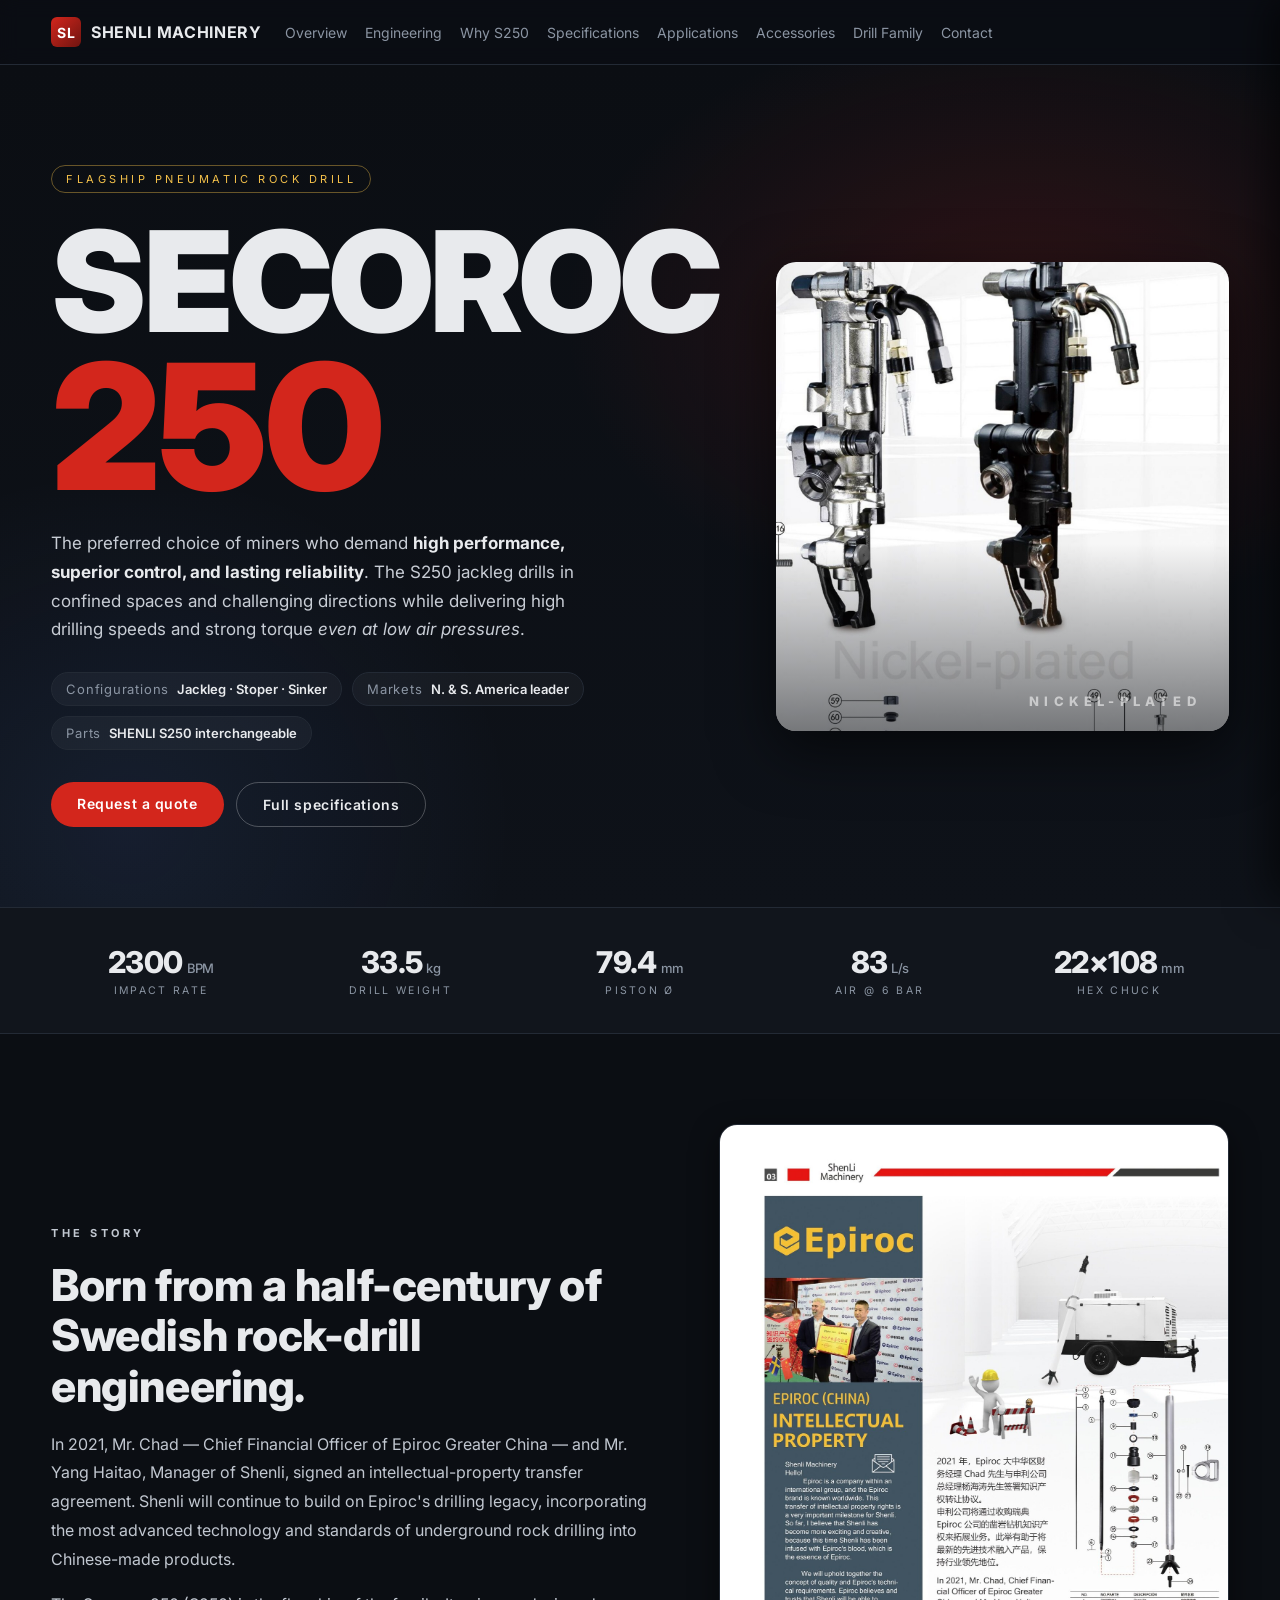
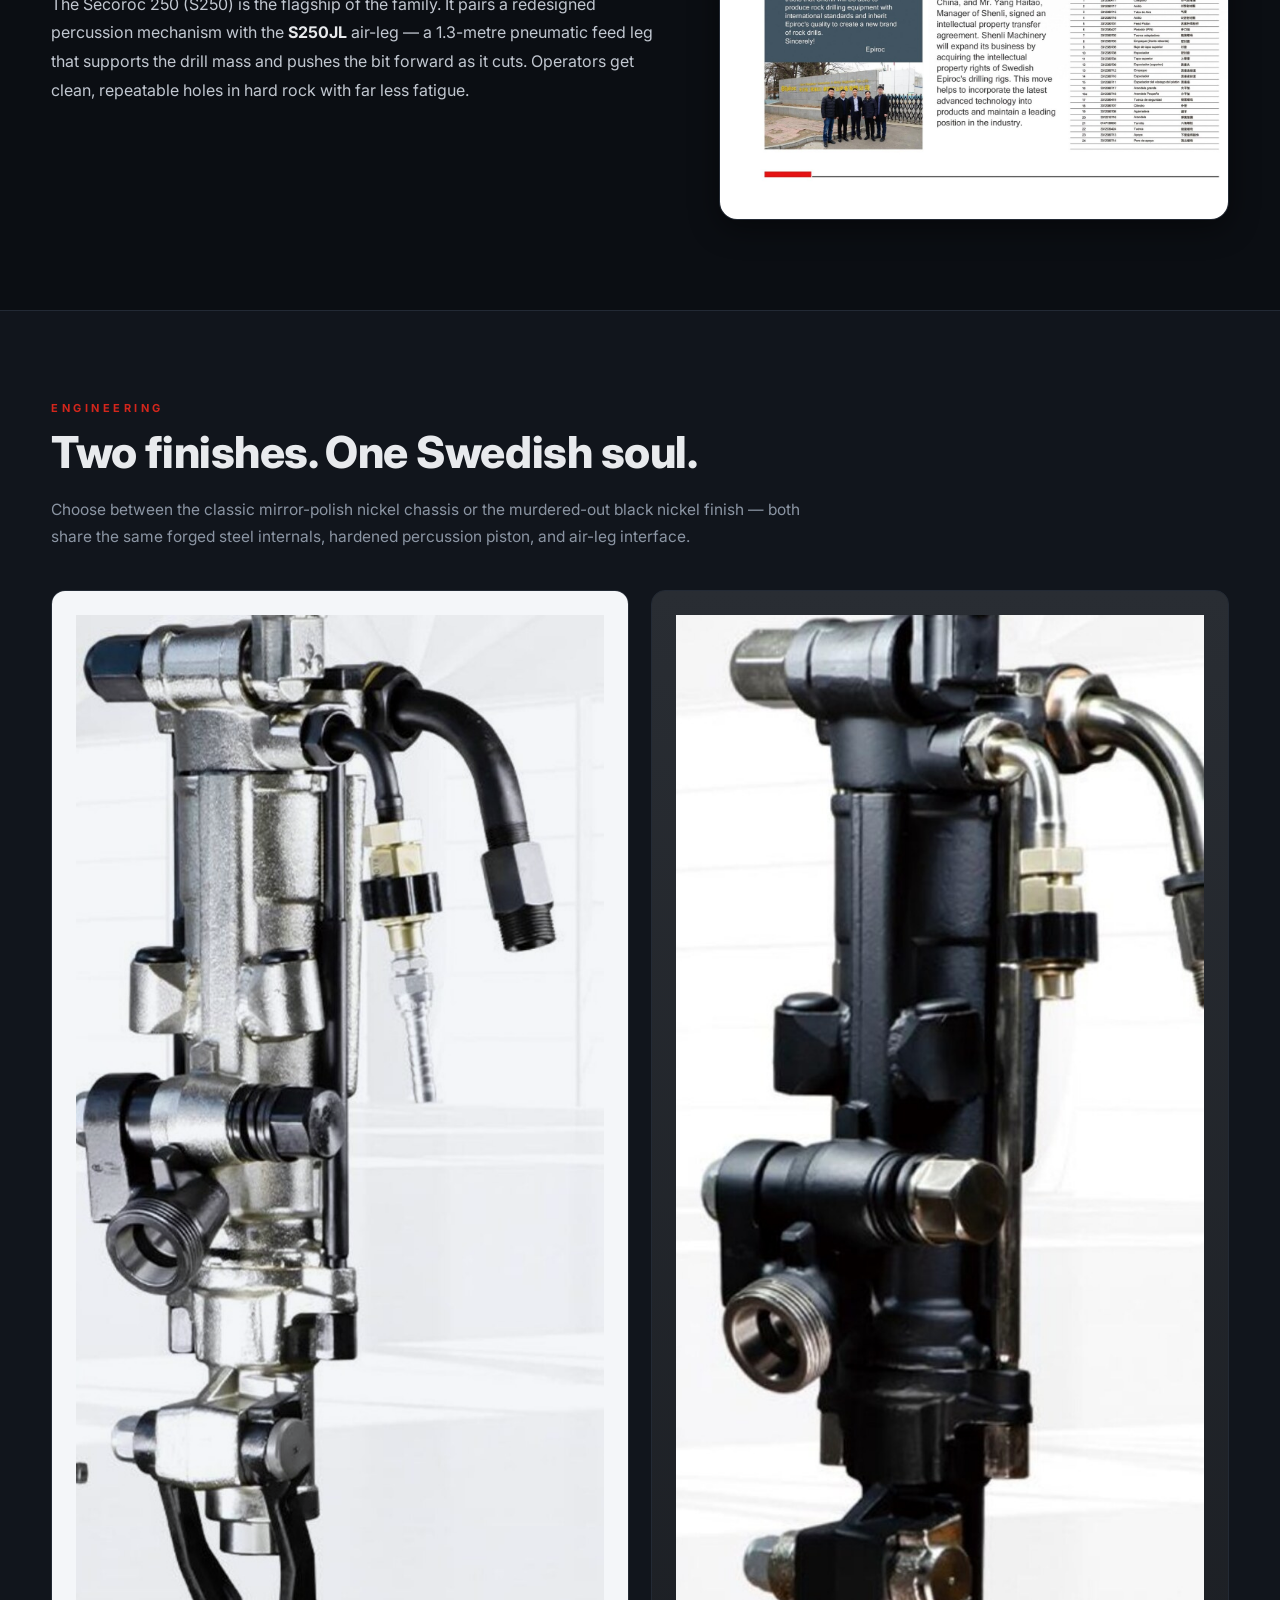
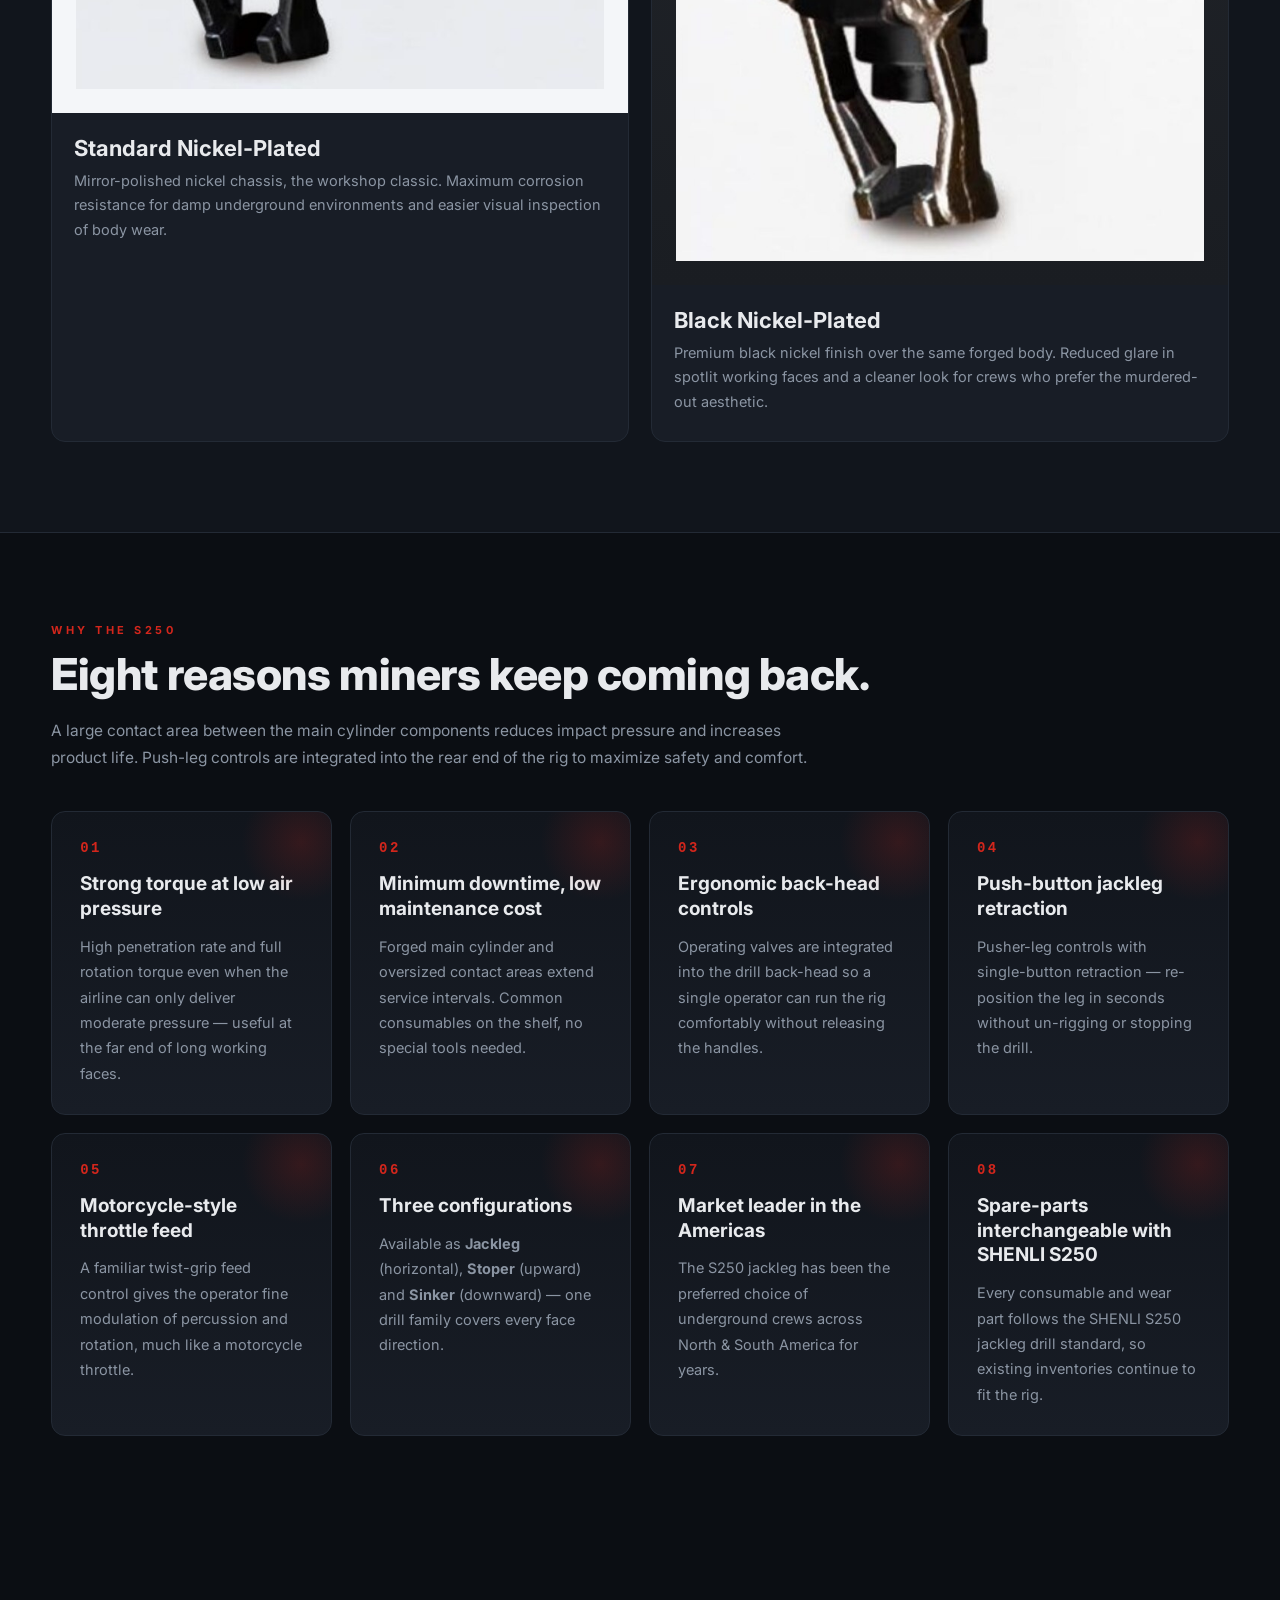
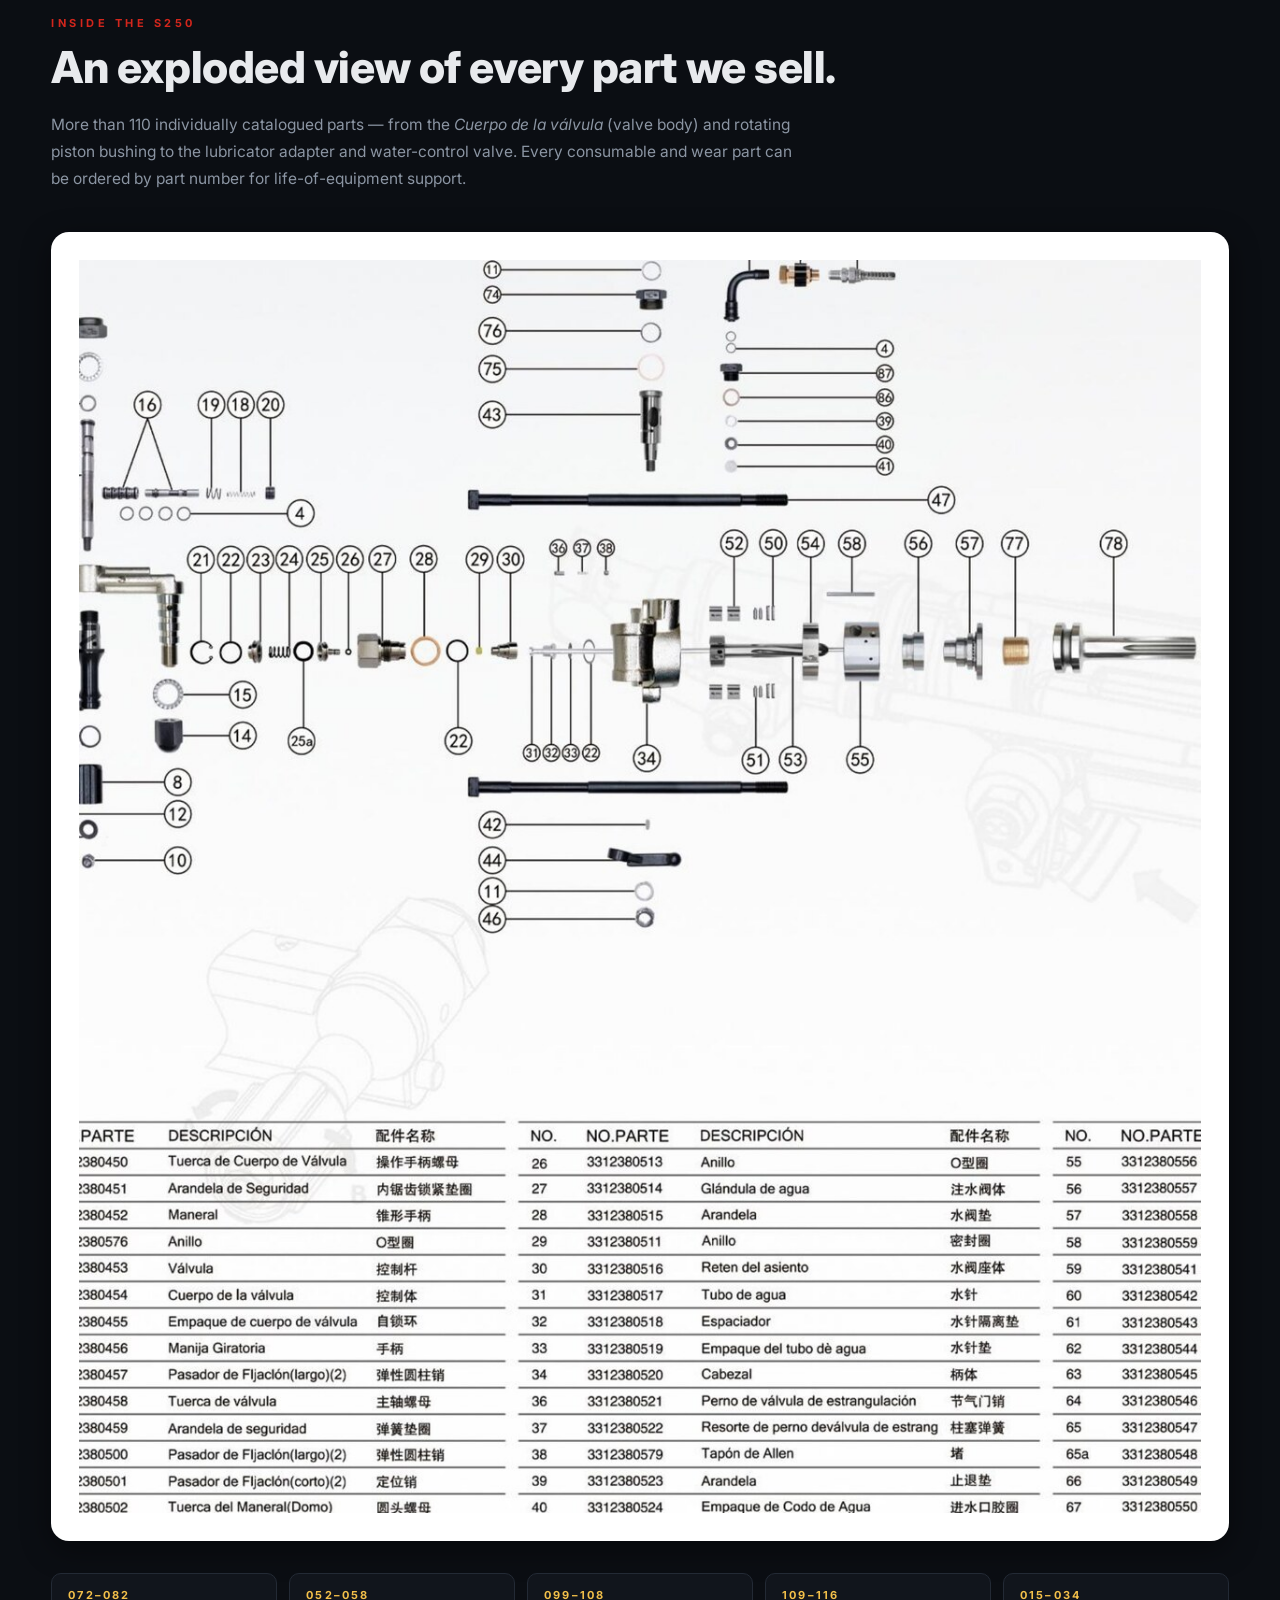
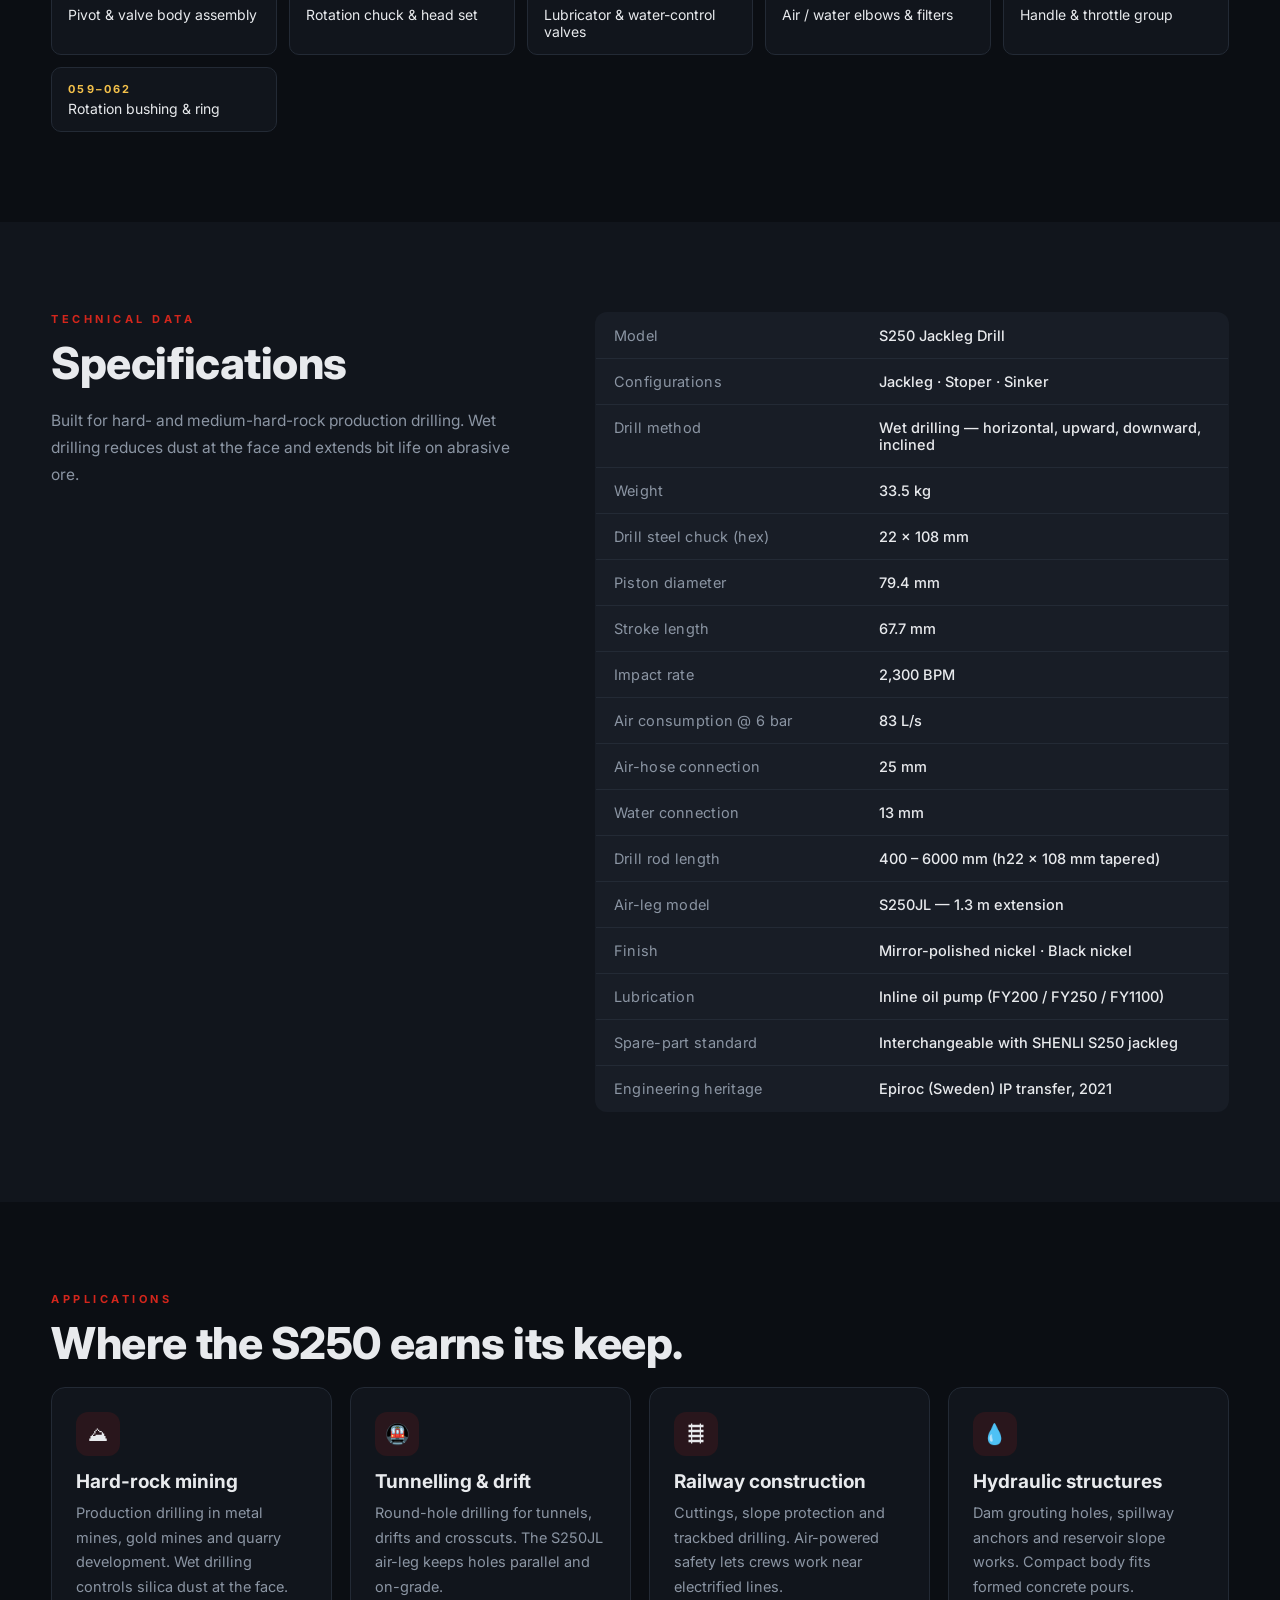
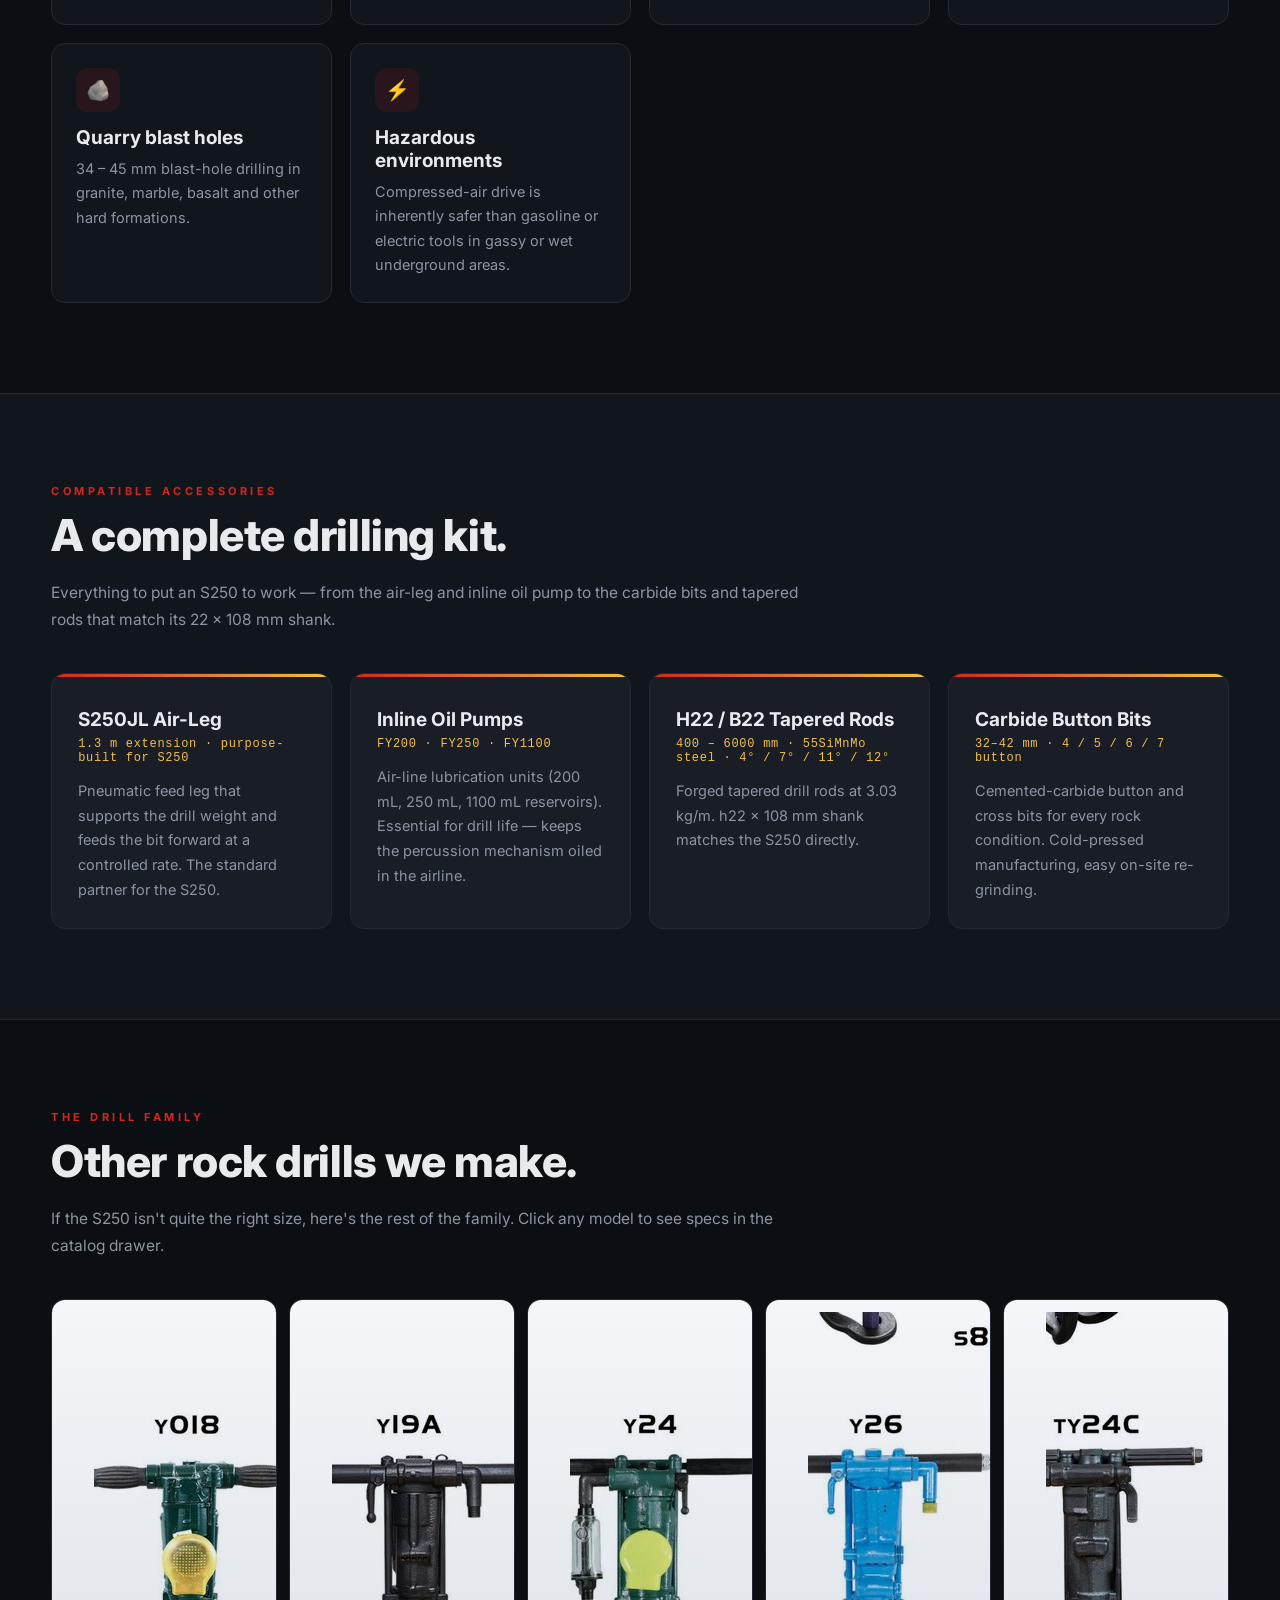
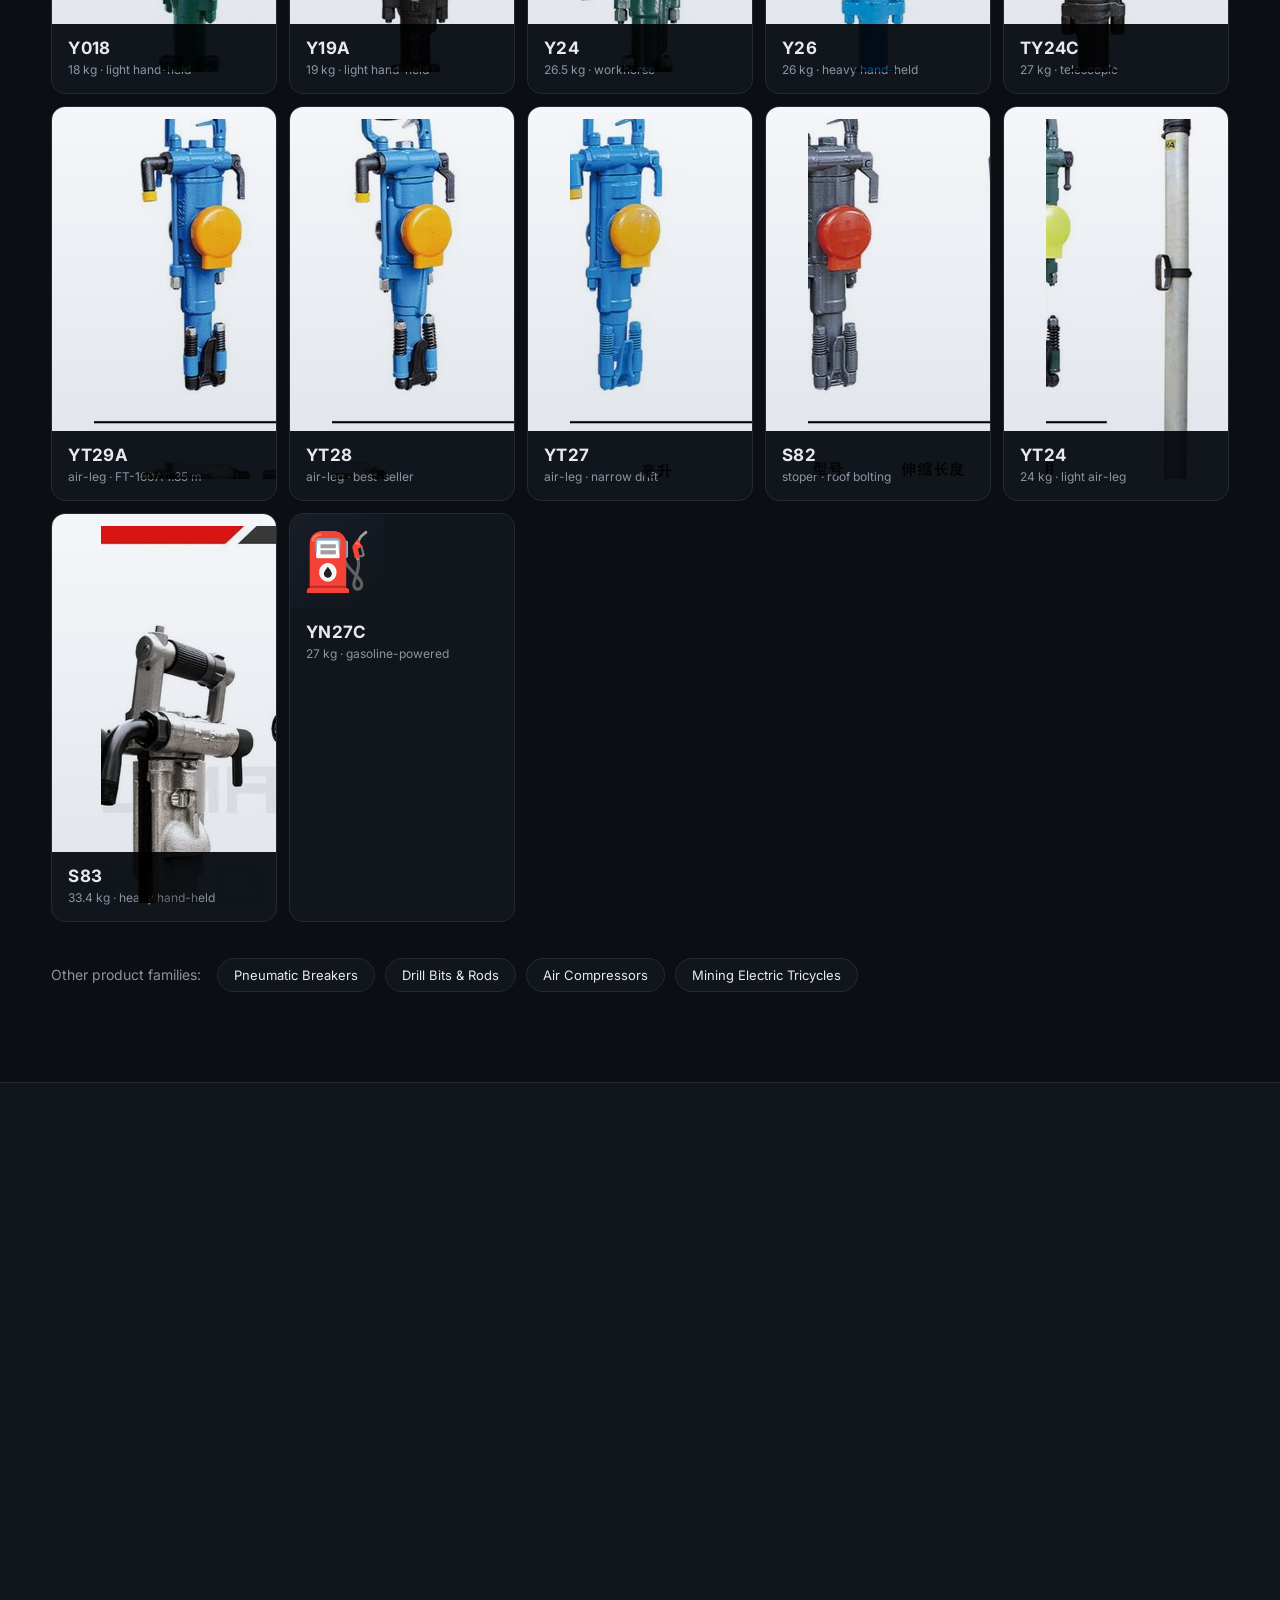
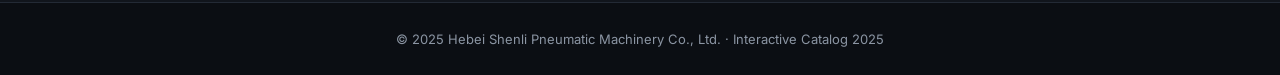
==== commit 997761bd: "Update gh-pages: per-model drill thumbnails" ====
--- a/index.html
+++ b/index.html
@@ -284,18 +284,54 @@
       <h2 class="section-title">Other rock drills we make.</h2>
       <p class="section-lede">If the S250 isn't quite the right size, here's the rest of the family. Click any model to see specs in the catalog drawer.</p>
       <div class="family-grid">
-        <button class="fm-card" data-product="y018"><span class="fm-name">Y018</span><span class="fm-tag">18 kg · light hand-held</span></button>
-        <button class="fm-card" data-product="y19a"><span class="fm-name">Y19A</span><span class="fm-tag">19 kg · light hand-held</span></button>
-        <button class="fm-card" data-product="y24"><span class="fm-name">Y24</span><span class="fm-tag">26.5 kg · workhorse</span></button>
-        <button class="fm-card" data-product="y26"><span class="fm-name">Y26</span><span class="fm-tag">26 kg · heavy hand-held</span></button>
-        <button class="fm-card" data-product="ty24c"><span class="fm-name">TY24C</span><span class="fm-tag">27 kg · telescopic</span></button>
-        <button class="fm-card" data-product="yt29a"><span class="fm-name">YT29A</span><span class="fm-tag">air-leg · FT-160A 1.35 m</span></button>
-        <button class="fm-card" data-product="yt28"><span class="fm-name">YT28</span><span class="fm-tag">air-leg · best-seller</span></button>
-        <button class="fm-card" data-product="yt27"><span class="fm-name">YT27</span><span class="fm-tag">air-leg · narrow drift</span></button>
-        <button class="fm-card" data-product="s82"><span class="fm-name">S82</span><span class="fm-tag">stoper · roof bolting</span></button>
-        <button class="fm-card" data-product="yt24"><span class="fm-name">YT24</span><span class="fm-tag">24 kg · light air-leg</span></button>
-        <button class="fm-card" data-product="s83"><span class="fm-name">S83</span><span class="fm-tag">33.4 kg · heavy hand-held</span></button>
-        <button class="fm-card" data-product="yn27c"><span class="fm-name">YN27C</span><span class="fm-tag">27 kg · gasoline-powered</span></button>
+        <button class="fm-card" data-product="y018">
+          <div class="fm-photo"><img src="images/drill-y018.jpg" alt="Y018" loading="lazy"/></div>
+          <div class="fm-text"><span class="fm-name">Y018</span><span class="fm-tag">18 kg · light hand-held</span></div>
+        </button>
+        <button class="fm-card" data-product="y19a">
+          <div class="fm-photo"><img src="images/drill-y19a.jpg" alt="Y19A" loading="lazy"/></div>
+          <div class="fm-text"><span class="fm-name">Y19A</span><span class="fm-tag">19 kg · light hand-held</span></div>
+        </button>
+        <button class="fm-card" data-product="y24">
+          <div class="fm-photo"><img src="images/drill-y24.jpg" alt="Y24" loading="lazy"/></div>
+          <div class="fm-text"><span class="fm-name">Y24</span><span class="fm-tag">26.5 kg · workhorse</span></div>
+        </button>
+        <button class="fm-card" data-product="y26">
+          <div class="fm-photo"><img src="images/drill-y26.jpg" alt="Y26" loading="lazy"/></div>
+          <div class="fm-text"><span class="fm-name">Y26</span><span class="fm-tag">26 kg · heavy hand-held</span></div>
+        </button>
+        <button class="fm-card" data-product="ty24c">
+          <div class="fm-photo"><img src="images/drill-ty24c.jpg" alt="TY24C" loading="lazy"/></div>
+          <div class="fm-text"><span class="fm-name">TY24C</span><span class="fm-tag">27 kg · telescopic</span></div>
+        </button>
+        <button class="fm-card" data-product="yt29a">
+          <div class="fm-photo"><img src="images/drill-yt29a.jpg" alt="YT29A" loading="lazy"/></div>
+          <div class="fm-text"><span class="fm-name">YT29A</span><span class="fm-tag">air-leg · FT-160A 1.35 m</span></div>
+        </button>
+        <button class="fm-card" data-product="yt28">
+          <div class="fm-photo"><img src="images/drill-yt28.jpg" alt="YT28" loading="lazy"/></div>
+          <div class="fm-text"><span class="fm-name">YT28</span><span class="fm-tag">air-leg · best-seller</span></div>
+        </button>
+        <button class="fm-card" data-product="yt27">
+          <div class="fm-photo"><img src="images/drill-yt27.jpg" alt="YT27" loading="lazy"/></div>
+          <div class="fm-text"><span class="fm-name">YT27</span><span class="fm-tag">air-leg · narrow drift</span></div>
+        </button>
+        <button class="fm-card" data-product="s82">
+          <div class="fm-photo"><img src="images/drill-s82.jpg" alt="S82" loading="lazy"/></div>
+          <div class="fm-text"><span class="fm-name">S82</span><span class="fm-tag">stoper · roof bolting</span></div>
+        </button>
+        <button class="fm-card" data-product="yt24">
+          <div class="fm-photo"><img src="images/drill-yt24.jpg" alt="YT24" loading="lazy"/></div>
+          <div class="fm-text"><span class="fm-name">YT24</span><span class="fm-tag">24 kg · light air-leg</span></div>
+        </button>
+        <button class="fm-card" data-product="s83">
+          <div class="fm-photo"><img src="images/drill-s83.jpg" alt="S83" loading="lazy"/></div>
+          <div class="fm-text"><span class="fm-name">S83</span><span class="fm-tag">33.4 kg · heavy hand-held</span></div>
+        </button>
+        <button class="fm-card" data-product="yn27c">
+          <div class="fm-photo placeholder">⛽</div>
+          <div class="fm-text"><span class="fm-name">YN27C</span><span class="fm-tag">27 kg · gasoline-powered</span></div>
+        </button>
       </div>
       <div class="family-cats">
         <p>Other product families:</p>
--- a/styles.css
+++ b/styles.css
@@ -408,15 +408,36 @@
 .fm-card {
   appearance: none;
   background: var(--c-bg-2); border: 1px solid var(--c-line);
-  border-radius: var(--radius); padding: 18px 20px;
+  border-radius: var(--radius); padding: 0;
   text-align: left; cursor: pointer;
-  display: flex; flex-direction: column; gap: 4px;
+  display: flex; flex-direction: column;
   color: var(--c-text);
   font-family: inherit;
+  overflow: hidden;
   transition: border-color var(--t-fast), transform var(--t-fast), background var(--t-fast);
 }
-.fm-card:hover { border-color: var(--c-accent); transform: translateY(-2px); background: var(--c-bg-3); }
-.fm-name { font-size: 18px; font-weight: 700; letter-spacing: 0.02em; }
+.fm-card:hover { border-color: var(--c-accent); transform: translateY(-3px); }
+.fm-photo {
+  background: linear-gradient(180deg, #f4f6f9 0%, #e3e7ed 100%);
+  aspect-ratio: 1/1;
+  display: grid; place-items: center;
+  padding: 12px;
+}
+.fm-photo img {
+  max-width: 100%; max-height: 100%;
+  object-fit: contain;
+  mix-blend-mode: multiply;
+}
+.fm-photo.placeholder {
+  background: linear-gradient(135deg, var(--c-bg-3) 0%, var(--c-bg-2) 100%);
+  font-size: 56px;
+  color: var(--c-muted);
+}
+.fm-text {
+  padding: 14px 16px 16px;
+  display: flex; flex-direction: column; gap: 4px;
+}
+.fm-name { font-size: 17px; font-weight: 700; letter-spacing: 0.02em; }
 .fm-tag { font-size: 12px; color: var(--c-muted); }
 
 .family-cats {
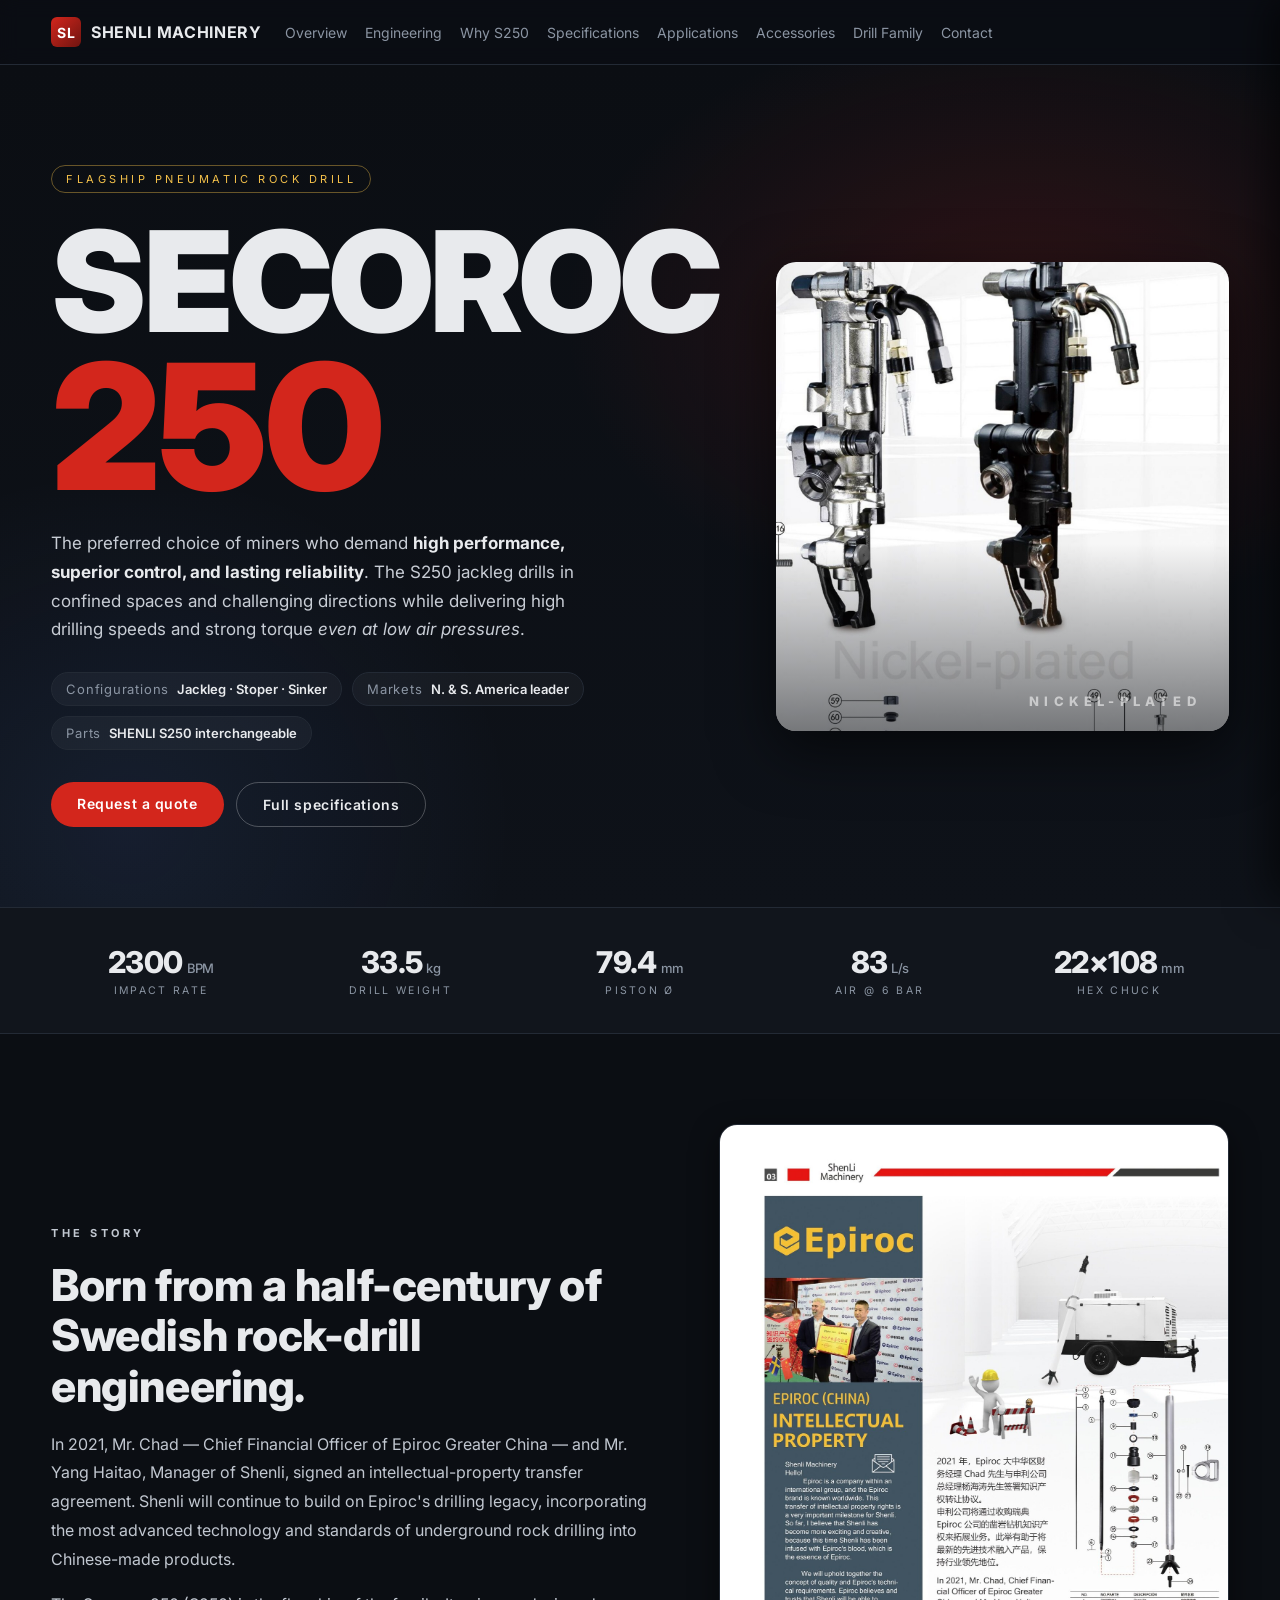
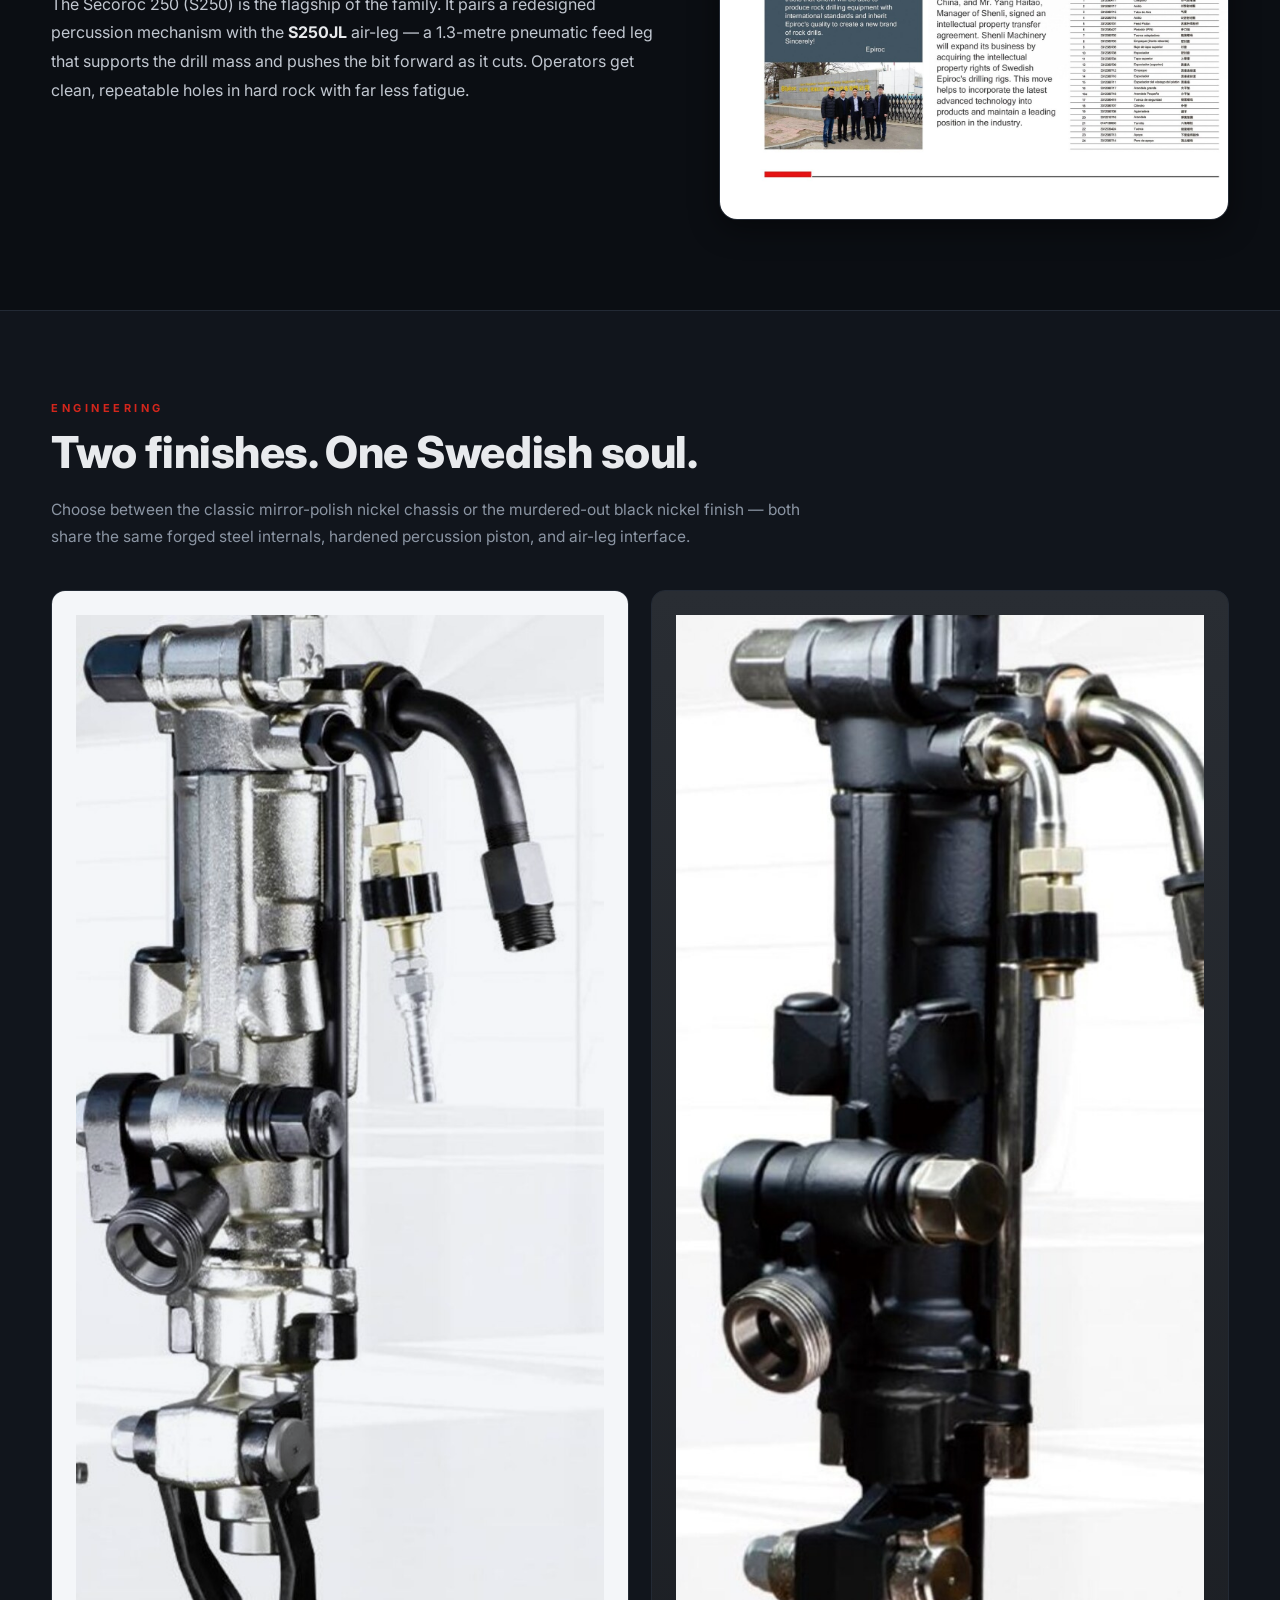
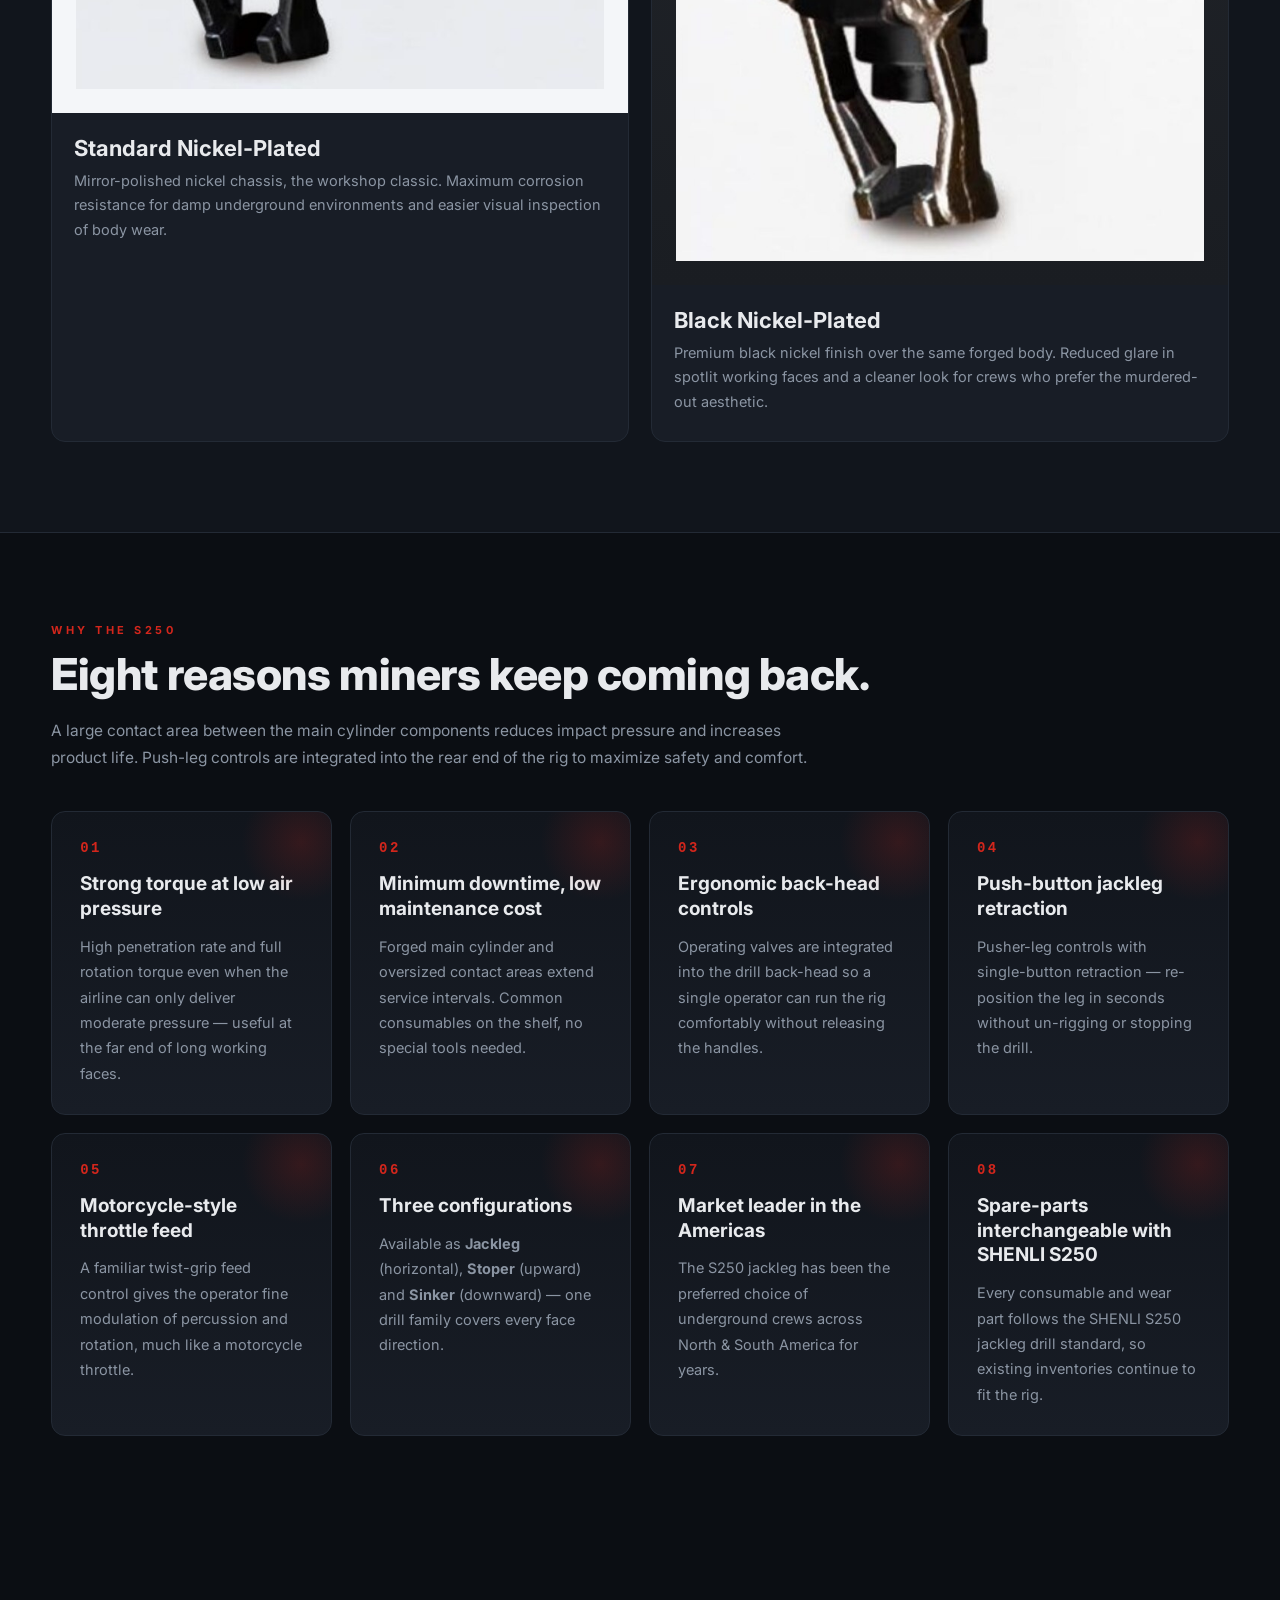
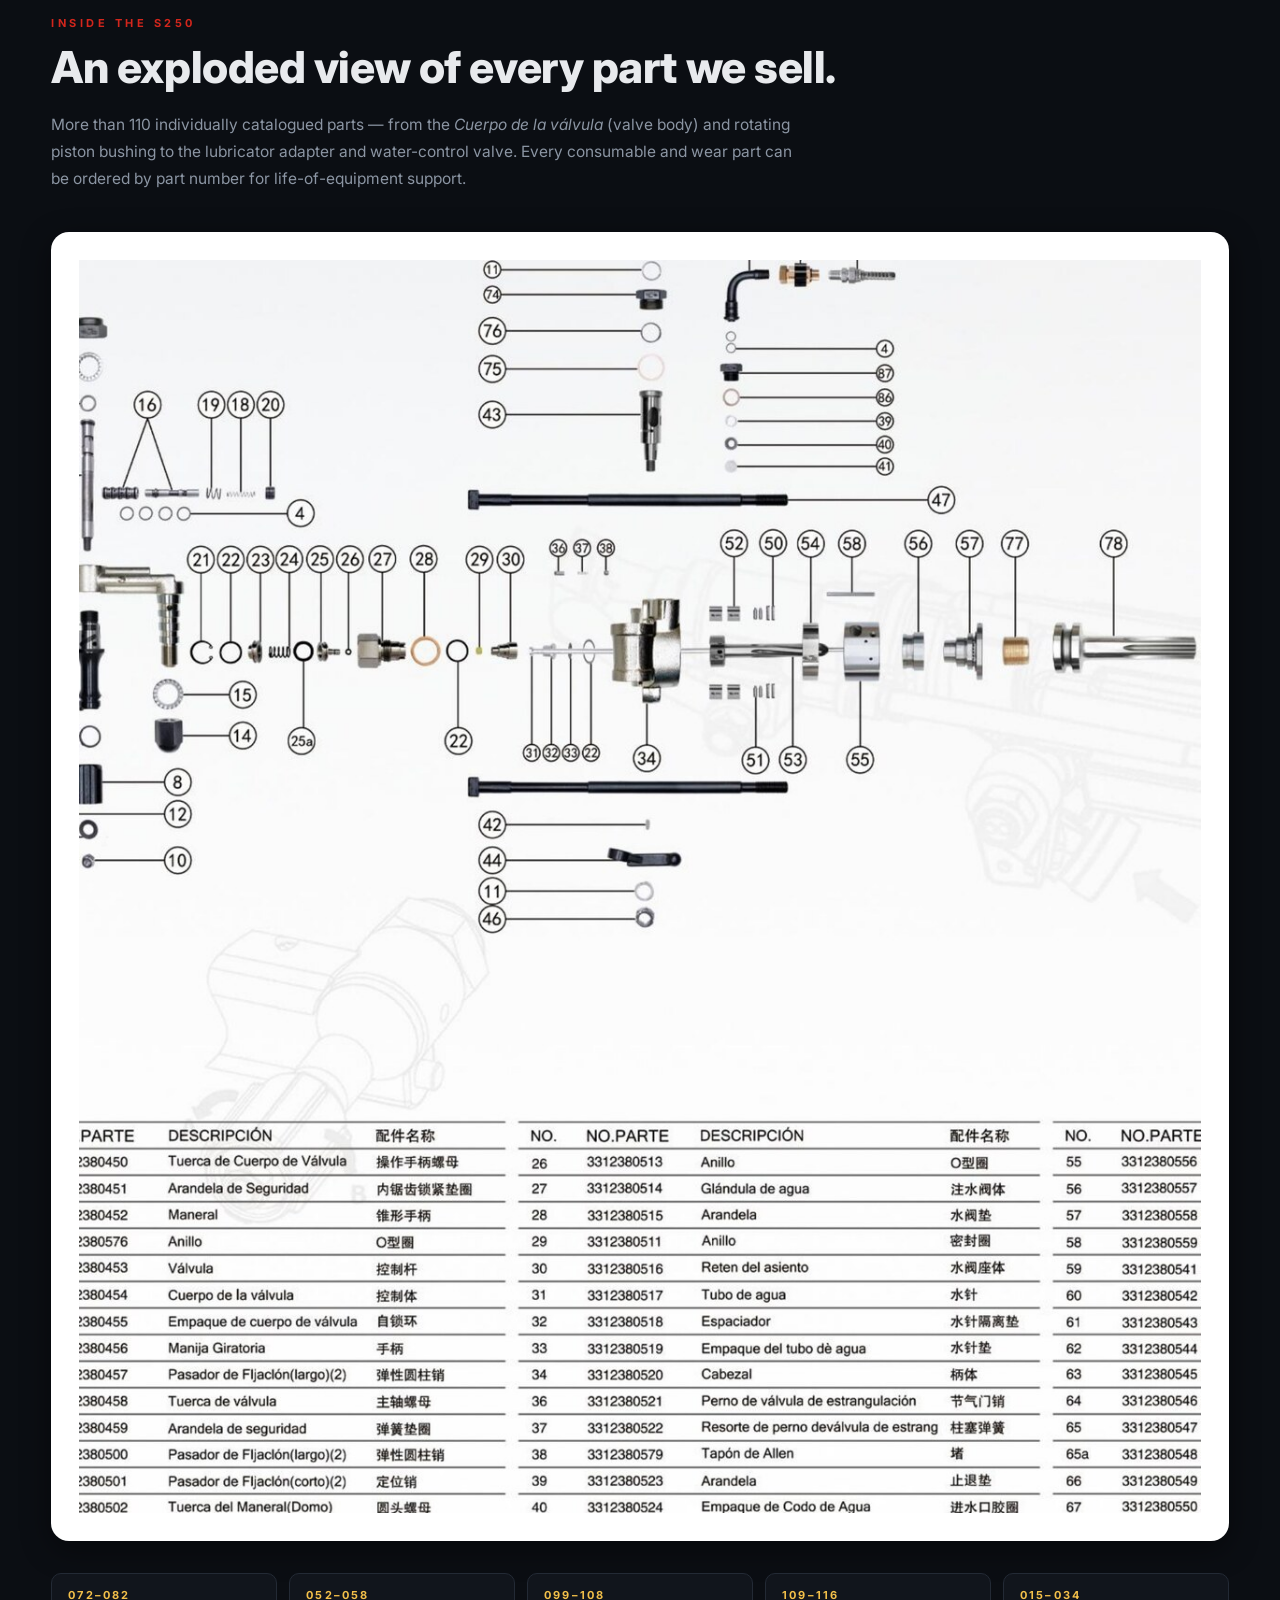
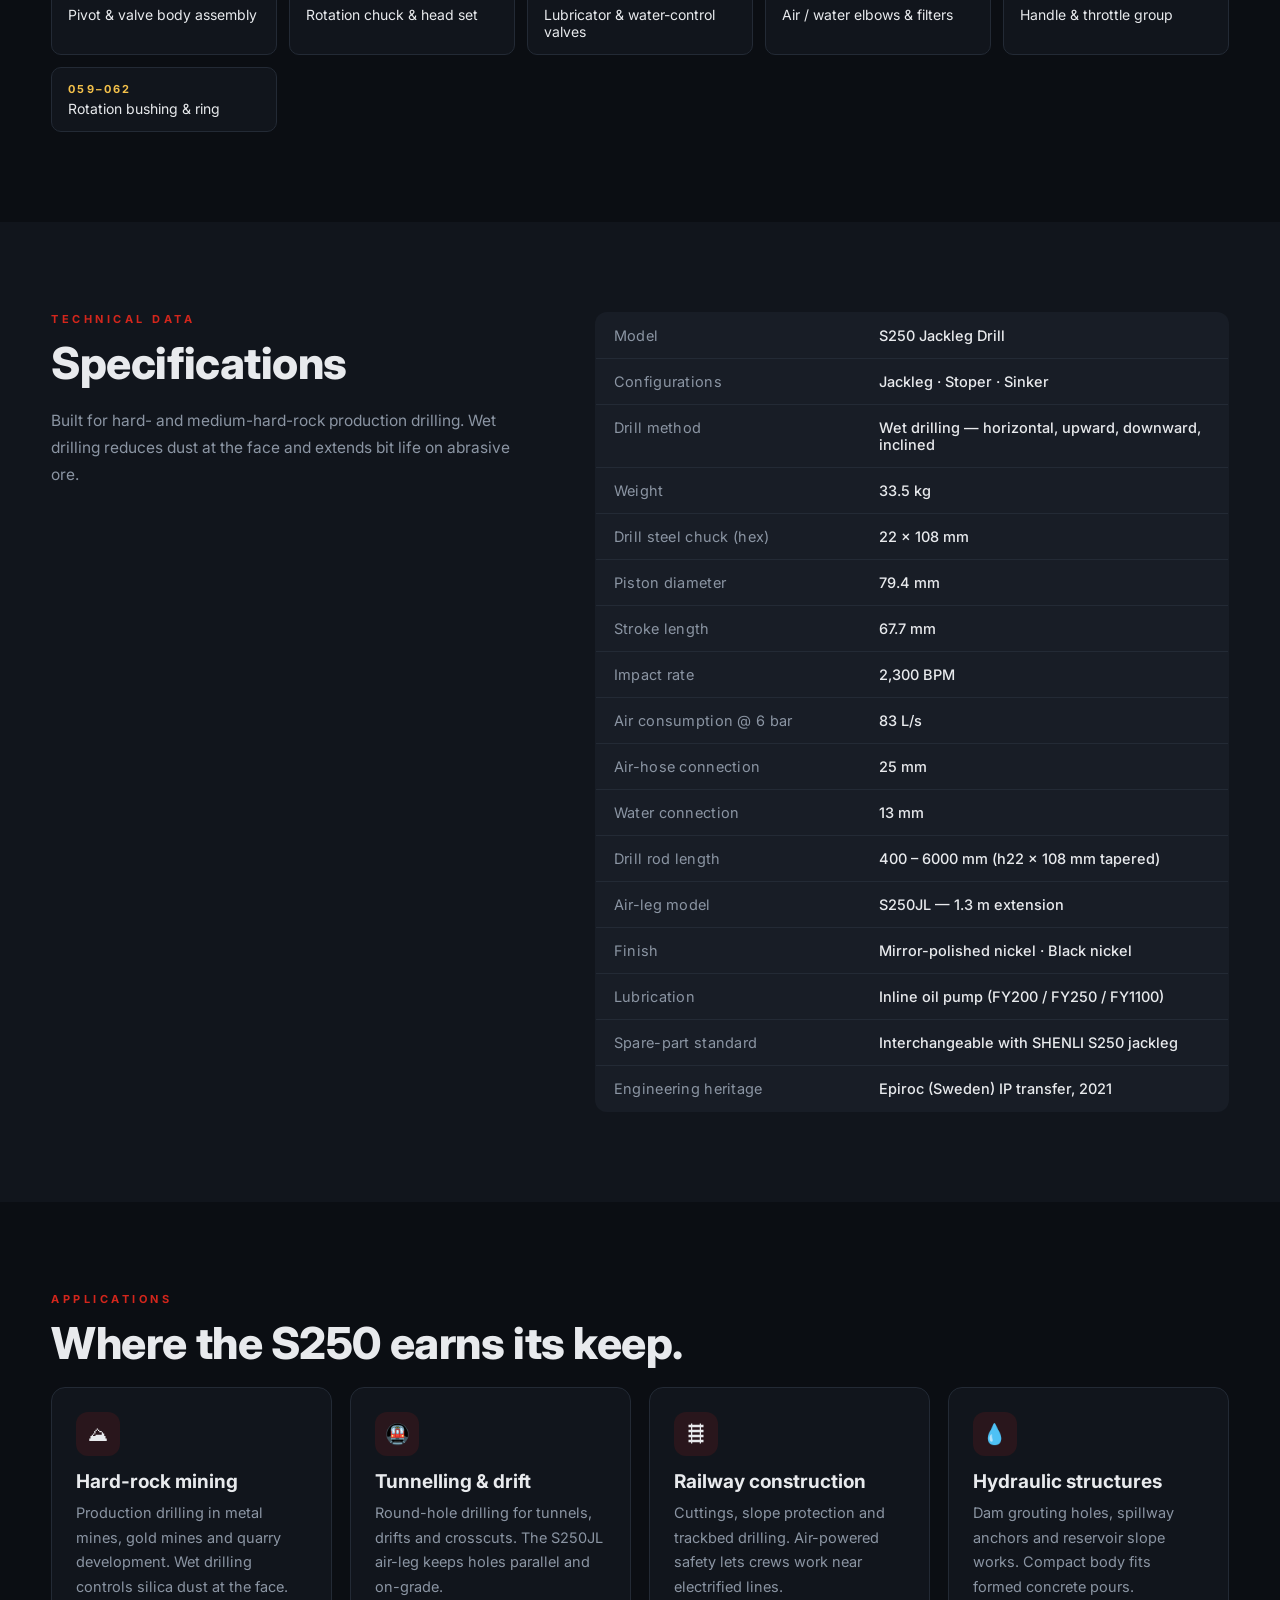
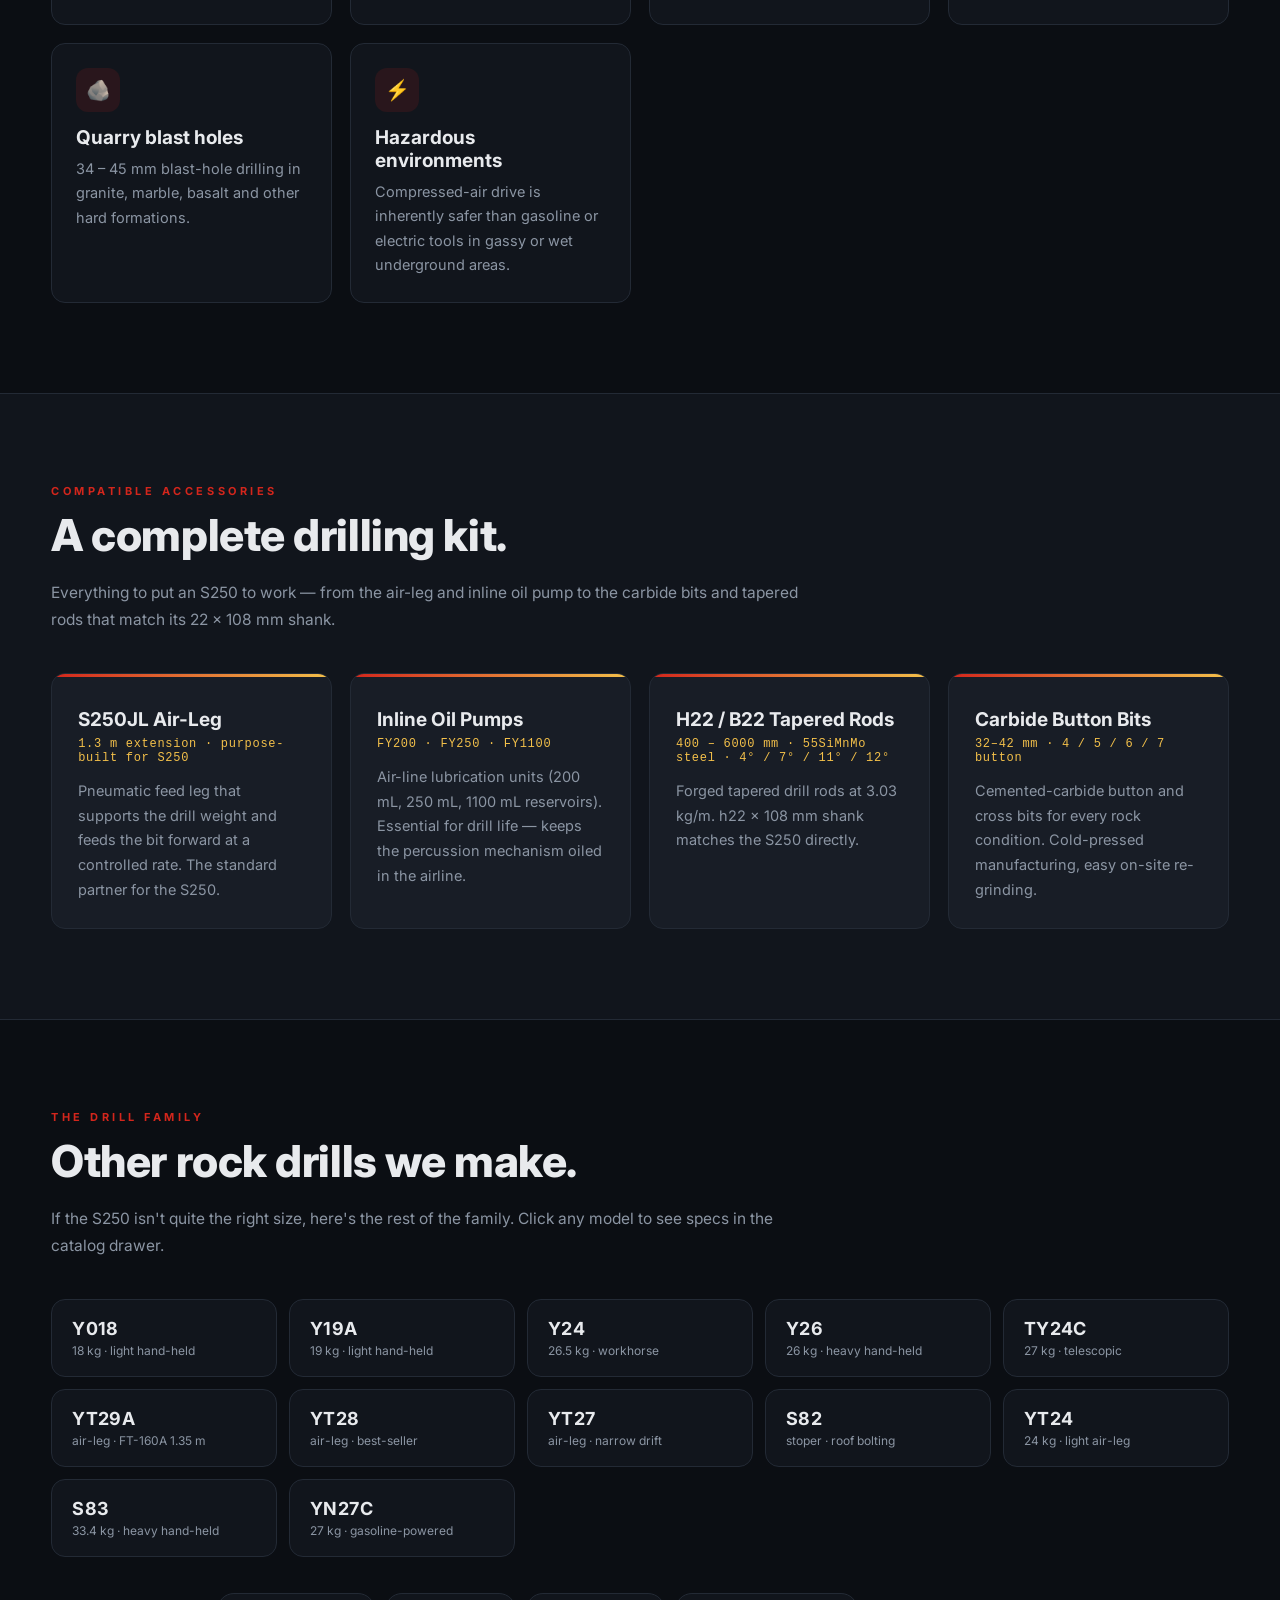
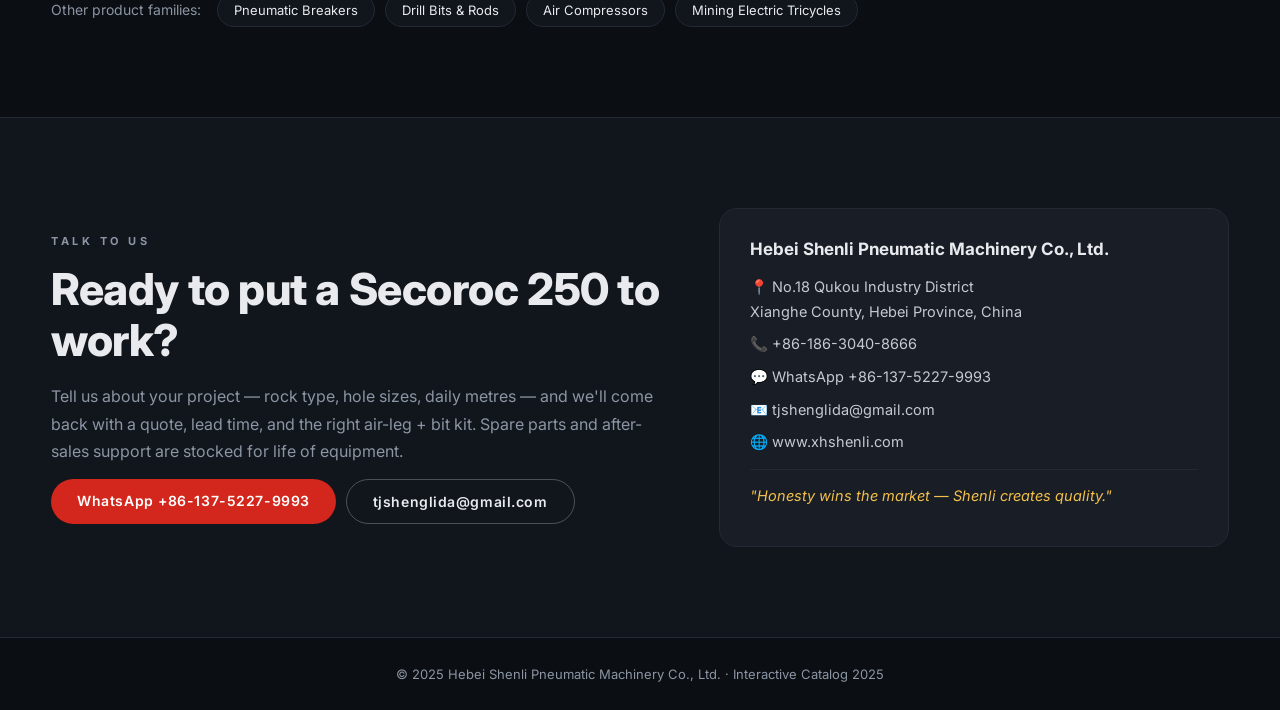
==== commit 1d6f77b5: "Update gh-pages: revert to text-only family cards" ====
--- a/index.html
+++ b/index.html
@@ -284,54 +284,18 @@
       <h2 class="section-title">Other rock drills we make.</h2>
       <p class="section-lede">If the S250 isn't quite the right size, here's the rest of the family. Click any model to see specs in the catalog drawer.</p>
       <div class="family-grid">
-        <button class="fm-card" data-product="y018">
-          <div class="fm-photo"><img src="images/drill-y018.jpg" alt="Y018" loading="lazy"/></div>
-          <div class="fm-text"><span class="fm-name">Y018</span><span class="fm-tag">18 kg · light hand-held</span></div>
-        </button>
-        <button class="fm-card" data-product="y19a">
-          <div class="fm-photo"><img src="images/drill-y19a.jpg" alt="Y19A" loading="lazy"/></div>
-          <div class="fm-text"><span class="fm-name">Y19A</span><span class="fm-tag">19 kg · light hand-held</span></div>
-        </button>
-        <button class="fm-card" data-product="y24">
-          <div class="fm-photo"><img src="images/drill-y24.jpg" alt="Y24" loading="lazy"/></div>
-          <div class="fm-text"><span class="fm-name">Y24</span><span class="fm-tag">26.5 kg · workhorse</span></div>
-        </button>
-        <button class="fm-card" data-product="y26">
-          <div class="fm-photo"><img src="images/drill-y26.jpg" alt="Y26" loading="lazy"/></div>
-          <div class="fm-text"><span class="fm-name">Y26</span><span class="fm-tag">26 kg · heavy hand-held</span></div>
-        </button>
-        <button class="fm-card" data-product="ty24c">
-          <div class="fm-photo"><img src="images/drill-ty24c.jpg" alt="TY24C" loading="lazy"/></div>
-          <div class="fm-text"><span class="fm-name">TY24C</span><span class="fm-tag">27 kg · telescopic</span></div>
-        </button>
-        <button class="fm-card" data-product="yt29a">
-          <div class="fm-photo"><img src="images/drill-yt29a.jpg" alt="YT29A" loading="lazy"/></div>
-          <div class="fm-text"><span class="fm-name">YT29A</span><span class="fm-tag">air-leg · FT-160A 1.35 m</span></div>
-        </button>
-        <button class="fm-card" data-product="yt28">
-          <div class="fm-photo"><img src="images/drill-yt28.jpg" alt="YT28" loading="lazy"/></div>
-          <div class="fm-text"><span class="fm-name">YT28</span><span class="fm-tag">air-leg · best-seller</span></div>
-        </button>
-        <button class="fm-card" data-product="yt27">
-          <div class="fm-photo"><img src="images/drill-yt27.jpg" alt="YT27" loading="lazy"/></div>
-          <div class="fm-text"><span class="fm-name">YT27</span><span class="fm-tag">air-leg · narrow drift</span></div>
-        </button>
-        <button class="fm-card" data-product="s82">
-          <div class="fm-photo"><img src="images/drill-s82.jpg" alt="S82" loading="lazy"/></div>
-          <div class="fm-text"><span class="fm-name">S82</span><span class="fm-tag">stoper · roof bolting</span></div>
-        </button>
-        <button class="fm-card" data-product="yt24">
-          <div class="fm-photo"><img src="images/drill-yt24.jpg" alt="YT24" loading="lazy"/></div>
-          <div class="fm-text"><span class="fm-name">YT24</span><span class="fm-tag">24 kg · light air-leg</span></div>
-        </button>
-        <button class="fm-card" data-product="s83">
-          <div class="fm-photo"><img src="images/drill-s83.jpg" alt="S83" loading="lazy"/></div>
-          <div class="fm-text"><span class="fm-name">S83</span><span class="fm-tag">33.4 kg · heavy hand-held</span></div>
-        </button>
-        <button class="fm-card" data-product="yn27c">
-          <div class="fm-photo placeholder">⛽</div>
-          <div class="fm-text"><span class="fm-name">YN27C</span><span class="fm-tag">27 kg · gasoline-powered</span></div>
-        </button>
+        <button class="fm-card" data-product="y018"><span class="fm-name">Y018</span><span class="fm-tag">18 kg · light hand-held</span></button>
+        <button class="fm-card" data-product="y19a"><span class="fm-name">Y19A</span><span class="fm-tag">19 kg · light hand-held</span></button>
+        <button class="fm-card" data-product="y24"><span class="fm-name">Y24</span><span class="fm-tag">26.5 kg · workhorse</span></button>
+        <button class="fm-card" data-product="y26"><span class="fm-name">Y26</span><span class="fm-tag">26 kg · heavy hand-held</span></button>
+        <button class="fm-card" data-product="ty24c"><span class="fm-name">TY24C</span><span class="fm-tag">27 kg · telescopic</span></button>
+        <button class="fm-card" data-product="yt29a"><span class="fm-name">YT29A</span><span class="fm-tag">air-leg · FT-160A 1.35 m</span></button>
+        <button class="fm-card" data-product="yt28"><span class="fm-name">YT28</span><span class="fm-tag">air-leg · best-seller</span></button>
+        <button class="fm-card" data-product="yt27"><span class="fm-name">YT27</span><span class="fm-tag">air-leg · narrow drift</span></button>
+        <button class="fm-card" data-product="s82"><span class="fm-name">S82</span><span class="fm-tag">stoper · roof bolting</span></button>
+        <button class="fm-card" data-product="yt24"><span class="fm-name">YT24</span><span class="fm-tag">24 kg · light air-leg</span></button>
+        <button class="fm-card" data-product="s83"><span class="fm-name">S83</span><span class="fm-tag">33.4 kg · heavy hand-held</span></button>
+        <button class="fm-card" data-product="yn27c"><span class="fm-name">YN27C</span><span class="fm-tag">27 kg · gasoline-powered</span></button>
       </div>
       <div class="family-cats">
         <p>Other product families:</p>
--- a/styles.css
+++ b/styles.css
@@ -408,36 +408,15 @@
 .fm-card {
   appearance: none;
   background: var(--c-bg-2); border: 1px solid var(--c-line);
-  border-radius: var(--radius); padding: 0;
+  border-radius: var(--radius); padding: 18px 20px;
   text-align: left; cursor: pointer;
-  display: flex; flex-direction: column;
+  display: flex; flex-direction: column; gap: 4px;
   color: var(--c-text);
   font-family: inherit;
-  overflow: hidden;
   transition: border-color var(--t-fast), transform var(--t-fast), background var(--t-fast);
 }
-.fm-card:hover { border-color: var(--c-accent); transform: translateY(-3px); }
-.fm-photo {
-  background: linear-gradient(180deg, #f4f6f9 0%, #e3e7ed 100%);
-  aspect-ratio: 1/1;
-  display: grid; place-items: center;
-  padding: 12px;
-}
-.fm-photo img {
-  max-width: 100%; max-height: 100%;
-  object-fit: contain;
-  mix-blend-mode: multiply;
-}
-.fm-photo.placeholder {
-  background: linear-gradient(135deg, var(--c-bg-3) 0%, var(--c-bg-2) 100%);
-  font-size: 56px;
-  color: var(--c-muted);
-}
-.fm-text {
-  padding: 14px 16px 16px;
-  display: flex; flex-direction: column; gap: 4px;
-}
-.fm-name { font-size: 17px; font-weight: 700; letter-spacing: 0.02em; }
+.fm-card:hover { border-color: var(--c-accent); transform: translateY(-2px); background: var(--c-bg-3); }
+.fm-name { font-size: 18px; font-weight: 700; letter-spacing: 0.02em; }
 .fm-tag { font-size: 12px; color: var(--c-muted); }
 
 .family-cats {
